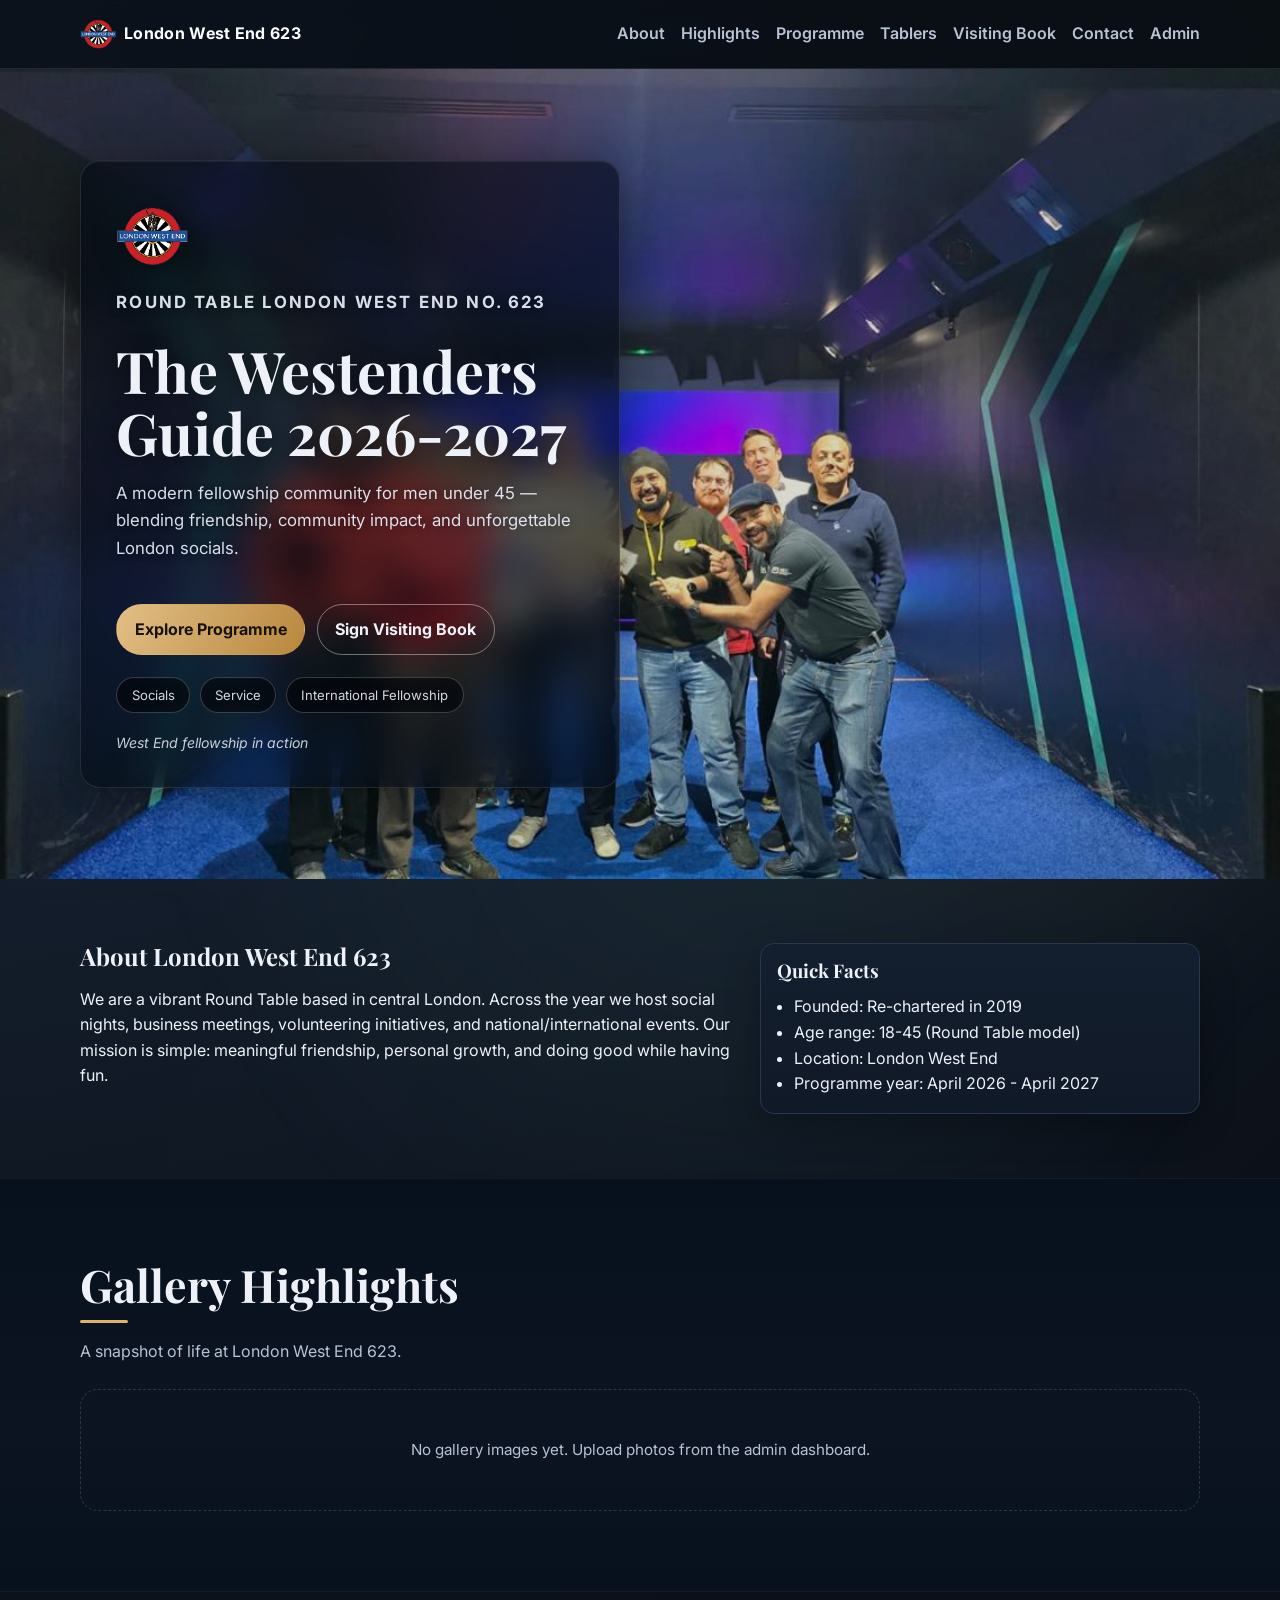
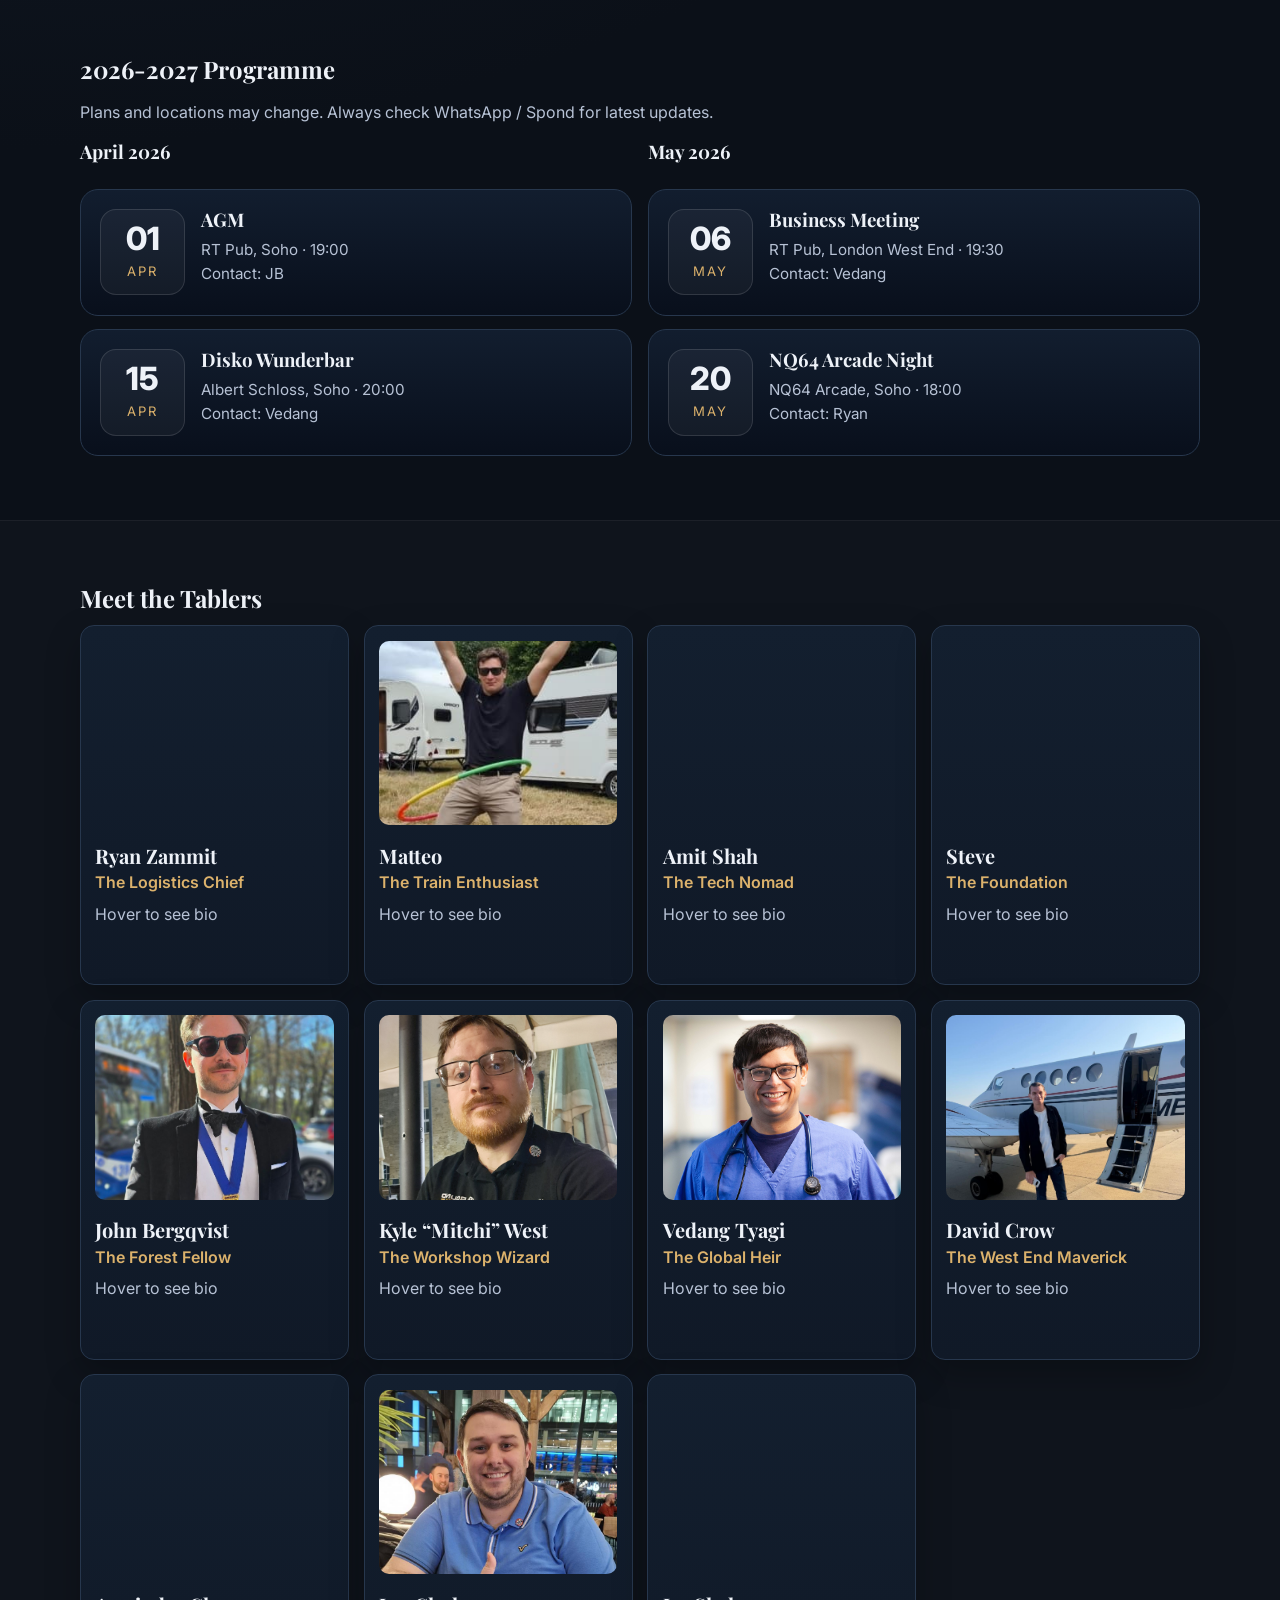
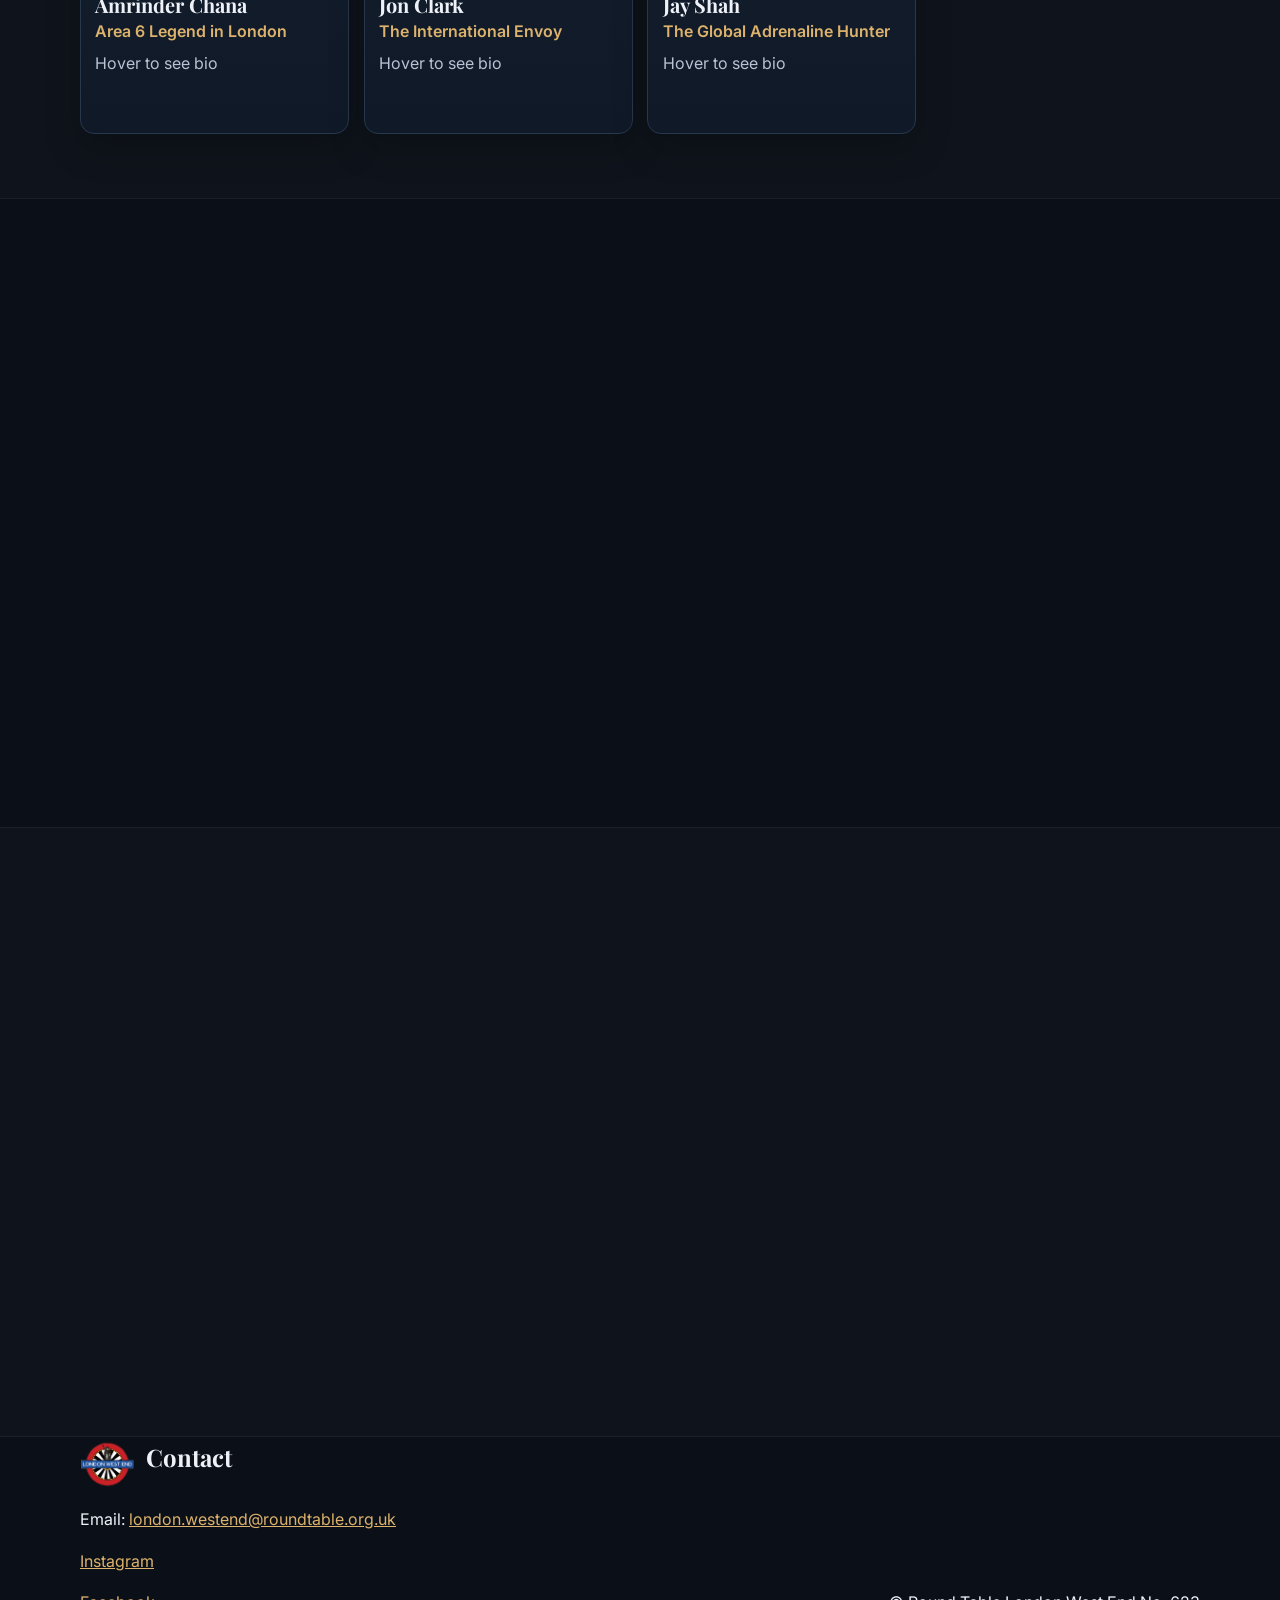
==== index.html @ ebfcde7f "perf: launch hardening for CLS and safe Supabase bootstrap fallback" ====
<!doctype html>
<html lang="en-GB">
  <head>
    <meta charset="UTF-8" />
    <meta name="viewport" content="width=device-width, initial-scale=1" />
    <title>Round Table London West End 623 | Fellowship in Central London</title>
    <meta
      name="description"
      content="Round Table London West End No. 623 — a fellowship and social club for men under 45 in central London. Full programme of events, member profiles, gallery, and digital visiting book for Tablers."
    />
    <meta name="keywords" content="Round Table London, London West End 623, Round Table 623, fellowship London, Round Table UK, RTBI, men's social club London, voluntary organisation London West End, Round Table Soho" />
    <meta name="author" content="Round Table London West End No. 623" />
    <meta name="robots" content="index, follow, max-snippet:-1, max-image-preview:large, max-video-preview:-1" />
    <link rel="canonical" href="https://lwe623.uk" />
    <link rel="sitemap" type="application/xml" title="Sitemap" href="/sitemap.xml" />

    <!-- Local / Geo SEO -->
    <meta name="geo.region" content="GB-LND" />
    <meta name="geo.placename" content="London, West End" />
    <meta name="geo.position" content="51.5118;-0.1413" />
    <meta name="ICBM" content="51.5118, -0.1413" />

    <!-- Open Graph -->
    <meta property="og:type" content="website" />
    <meta property="og:site_name" content="Round Table London West End 623" />
    <meta property="og:locale" content="en_GB" />
    <meta property="og:title" content="Round Table London West End 623 | Fellowship in Central London" />
    <meta property="og:description" content="A fellowship and social club for men under 45 in London's West End. Programme, members, gallery and visiting book." />
    <meta property="og:image" content="https://lwe623.uk/assets/og-cover.svg" />
    <meta property="og:image:width" content="1200" />
    <meta property="og:image:height" content="630" />
    <meta property="og:image:alt" content="Round Table London West End 623 fellowship events" />
    <meta property="og:url" content="https://lwe623.uk" />

    <!-- Twitter / X Card -->
    <meta name="twitter:card" content="summary_large_image" />
    <meta name="twitter:site" content="@rtlondonwestend" />
    <meta name="twitter:title" content="Round Table London West End 623 | Fellowship in Central London" />
    <meta name="twitter:description" content="A fellowship and social club for men under 45 in London's West End. Programme, members, gallery and visiting book." />
    <meta name="twitter:image" content="https://lwe623.uk/assets/og-cover.svg" />

    <!-- Theme colour (gold branding) -->
    <meta name="theme-color" content="#B8860B" />

    <!-- Google Search Console verification -->
    <meta name="google-site-verification" content="srIiPpZiGALje22yzAaI_Zzht32UChAy6ZcFQvNXYTY" />

    <!-- Static JSON-LD: Organisation identity (available before JS runs) -->
    <script type="application/ld+json" id="schema-org">{"@context":"https://schema.org","@graph":[{"@type":["Organization","SportsClub"],"@id":"https://lwe623.uk/#organization","name":"Round Table London West End No. 623","alternateName":["LWE 623","RT LWE 623","London West End Tablers"],"description":"A fellowship and social club for men aged 18–45 in central London, part of Round Tables of Great Britain and Ireland (RTBI). We run socials, business meetings, volunteering projects, and international events.","url":"https://lwe623.uk","logo":"https://lwe623.uk/assets/og-cover.svg","email":"london.westend@roundtable.org.uk","foundingDate":"2019","areaServed":{"@type":"City","name":"London"},"address":{"@type":"PostalAddress","addressLocality":"London","addressRegion":"West End","addressCountry":"GB"},"geo":{"@type":"GeoCoordinates","latitude":51.5118,"longitude":-0.1413},"memberOf":{"@type":"Organization","name":"Round Tables of Great Britain and Ireland","alternateName":"RTBI","url":"https://roundtable.org.uk"},"sameAs":["https://www.instagram.com/rtlondonwestend","https://www.facebook.com/share/1DAJHdvB5D/","https://roundtable.org.uk"]},{"@type":"WebSite","@id":"https://lwe623.uk/#website","url":"https://lwe623.uk","name":"Round Table London West End 623","publisher":{"@id":"https://lwe623.uk/#organization"},"inLanguage":"en-GB"}]}</script>

    <link rel="icon" href="assets/london-west-end-logo.png" type="image/png" sizes="any" />
    <link rel="apple-touch-icon" href="assets/london-west-end-logo.png" />

    <link rel="preload" as="image" href="assets/hero-01.jpg" />

    <link rel="dns-prefetch" href="//cdn.jsdelivr.net" />
    <link rel="dns-prefetch" href="//tvshplxcgdfzvtxvqzvl.supabase.co" />
    <link rel="preconnect" href="https://cdn.jsdelivr.net" crossorigin />
    <link rel="preconnect" href="https://tvshplxcgdfzvtxvqzvl.supabase.co" crossorigin />

    <link rel="preconnect" href="https://fonts.googleapis.com" />
    <link rel="preconnect" href="https://fonts.gstatic.com" crossorigin />
    <link
      href="https://fonts.googleapis.com/css2?family=Inter:wght@400;500;600;700&family=Playfair+Display:wght@500;600;700&display=swap"
      rel="stylesheet"
    />
    <link rel="stylesheet" href="styles.css" />
  </head>
  <body>
    <header class="site-header">
      <div class="container nav-row">
        <a href="#" class="brand">
          <img src="assets/london-west-end-logo.png" alt="Round Table London West End 623 logo" class="brand-logo" width="72" height="72" />
          London West End 623
        </a>
        <button class="menu-btn" id="menu-btn" aria-expanded="false" aria-controls="site-nav">Menu</button>
        <nav id="site-nav" class="site-nav">
          <a href="#about">About</a>
          <a href="#highlights">Highlights</a>
          <a href="#programme">Programme</a>
          <a href="#tablers">Tablers</a>
          <a href="#visiting-book">Visiting Book</a>
          <a href="#contact">Contact</a>
          <a href="admin-login.html">Admin</a>
        </nav>
      </div>
    </header>

    <main>
      <section class="hero" id="home">
        <div class="hero-overlay"></div>
        <img id="hero-image" class="hero-image" src="assets/hero-01.jpg" alt="London West End Tablers" fetchpriority="high" decoding="async" width="1920" height="1080" />
        <div class="container">
          <div class="hero-content">
            <img src="assets/london-west-end-logo.png" alt="Round Table London West End 623" class="hero-logo" width="144" height="144" />
            <p class="eyebrow">ROUND TABLE LONDON WEST END NO. 623</p>
            <h1 id="hero-title">The Westenders Guide 2026-2027</h1>
            <p id="hero-subtitle">
              A modern fellowship community for men under 45 — blending friendship, community impact, and unforgettable
              London socials.
            </p>
            <div class="hero-actions">
              <a class="btn btn-primary" href="#programme">Explore Programme</a>
              <a class="btn btn-secondary" href="#visiting-book">Sign Visiting Book</a>
            </div>
            <div class="hero-meta">
              <span>Socials</span><span>Service</span><span>International Fellowship</span>
            </div>
            <div id="hero-slide-caption" class="hero-slide-caption"></div>
          </div>
        </div>
      </section>

      <section class="section" id="about">
        <div class="container split">
          <div>
            <h2>About London West End 623</h2>
            <p id="about-copy">
              We are a vibrant Round Table based in central London. Across the year we host social nights, business
              meetings, volunteering initiatives, and national/international events. Our mission is simple: meaningful
              friendship, personal growth, and doing good while having fun.
            </p>
          </div>
          <aside class="info-card">
            <h3>Quick Facts</h3>
            <ul>
              <li>Founded: Re-chartered in 2019</li>
              <li>Age range: 18-45 (Round Table model)</li>
              <li>Location: London West End</li>
              <li>Programme year: April 2026 - April 2027</li>
            </ul>
          </aside>
        </div>
      </section>

      <section class="section alt" id="highlights">
        <div class="container">
          <h2>Gallery Highlights</h2>
          <p class="muted">A snapshot of life at London West End 623.</p>
          <div id="gallery-grid" class="gallery-grid"></div>
        </div>
      </section>

      <section class="section" id="programme">
        <div class="container">
          <h2>2026-2027 Programme</h2>
          <p class="muted">Plans and locations may change. Always check WhatsApp / Spond for latest updates.</p>
          <div id="programme-grid" class="programme-grid"></div>
        </div>
      </section>

      <section class="section alt" id="tablers">
        <div class="container">
          <h2>Meet the Tablers</h2>
          <div id="tablers-grid" class="tablers-grid"></div>
        </div>
      </section>

      <section class="section" id="visiting-book">
        <div class="container split">
          <div>
            <h2>The Visiting Book</h2>
            <p class="muted">National and international Tablers can leave a digital note after meeting the Westenders.</p>
            <p><a id="admin-approve-link" class="btn btn-secondary" href="#" hidden>Open Admin Approval Dashboard</a></p>
            <form id="guestbook-form" class="guestbook-form">
              <label>Name<input name="name" required maxlength="60" /></label>
              <label>Table / Club<input name="club" required maxlength="80" /></label>
              <label>Message<textarea name="message" required maxlength="400"></textarea></label>
              <button class="btn btn-primary" type="submit">Sign the Book</button>
            </form>
          </div>
          <div>
            <h3>Recent Entries</h3>
            <ul id="guestbook-list" class="entry-list"></ul>
          </div>
        </div>
      </section>

      <section class="section alt" id="faq">
        <div class="container">
          <h2>Frequently Asked Questions</h2>
          <div class="faq-grid">
            <details>
              <summary>What is Round Table London West End 623?</summary>
              <p>Round Table London West End No. 623 is a fellowship and social club for men aged 18–45 based in central London. We are part of Round Tables of Great Britain and Ireland (RTBI) and run events, socials, volunteering projects, and international fellowship activities throughout the year.</p>
            </details>
            <details>
              <summary>Who can join Round Table London West End?</summary>
              <p>Membership is open to men aged 18–45. To express interest, contact us at <a href="mailto:london.westend@roundtable.org.uk">london.westend@roundtable.org.uk</a> or reach out via our social media channels.</p>
            </details>
            <details>
              <summary>How do I join an event or social?</summary>
              <p>Use our contact email or social channels to express interest. Visiting Tablers and guests are always welcome — please message us ahead of time so we can expect you.</p>
            </details>
            <details>
              <summary>Can visiting Tablers from other clubs attend?</summary>
              <p>Yes — we welcome visiting Tablers from any Round Table club in the UK and internationally. Please message us in advance. You can also sign our digital Visiting Book on this site after meeting the Westenders.</p>
            </details>
            <details>
              <summary>Where does London West End 623 meet?</summary>
              <p>We meet at venues across London's West End, frequently in Soho and nearby areas. Specific locations for each event are shared via WhatsApp and Spond — check the Programme section for the full schedule.</p>
            </details>
            <details>
              <summary>What types of events does Round Table London West End 623 run?</summary>
              <p>We run monthly business meetings, themed social nights, sport and outdoor activities, charity fundraisers, and national/international Round Table gatherings. Our programme runs from April to April each year.</p>
            </details>
            <details>
              <summary>Where are updates and final event details published?</summary>
              <p>Official event updates and last-minute changes are shared via WhatsApp and Spond. The full schedule for the year is listed on this website under the Programme section.</p>
            </details>
          </div>
        </div>
      </section>

      <div id="event-detail" class="event-detail hidden">
        <div class="event-detail-panel">
          <button id="close-event-detail" class="btn btn-secondary">Close</button>
          <h2 id="detail-title"></h2>
          <p id="detail-description"></p>
          <dl class="event-detail-list">
            <div><dt>Date</dt><dd id="detail-date"></dd></div>
            <div><dt>Time</dt><dd id="detail-time"></dd></div>
            <div><dt>Location</dt><dd id="detail-location"></dd></div>
            <div><dt>Contact</dt><dd id="detail-contact"></dd></div>
          </dl>
          <div class="hero-actions event-detail-actions">
            <a id="detail-map-link" class="btn btn-primary" target="_blank" rel="noreferrer">Open in Maps</a>
            <a id="detail-calendar-link" class="btn btn-secondary" target="_blank" rel="noreferrer">Add to Calendar</a>
          </div>
        </div>
      </div>
    </main>

    <footer class="site-footer" id="contact">
      <div class="container foot-grid">
        <div>
          <div class="foot-brand">
            <img src="assets/london-west-end-logo.png" alt="Round Table London West End 623 logo" class="foot-logo" width="108" height="108" />
            <h2>Contact</h2>
          </div>
          <p>Email: <a href="mailto:london.westend@roundtable.org.uk">london.westend@roundtable.org.uk</a></p>
          <p><a href="https://www.instagram.com/rtlondonwestend?igsh=MTV6b2VrYTR6enh6bg==" target="_blank" rel="noreferrer">Instagram</a></p>
          <p><a href="https://www.facebook.com/share/1DAJHdvB5D/?mibextid=wwXIfr" target="_blank" rel="noreferrer">Facebook</a></p>
        </div>
        <p>© Round Table London West End No. 623</p>
      </div>
    </footer>

    <script src="https://cdn.jsdelivr.net/npm/@supabase/supabase-js@2/dist/umd/supabase.min.js"></script>
    <script src="supabase-config.js"></script>
    <script src="supabase-client.js"></script>
    <script src="script.js"></script>
  </body>
</html>
---- styles.css ----
:root {
  --bg: #0b1018;
  --panel: #131d2b;
  --text: #eef2f8;
  --muted: #b7c2d5;
  --gold: #dcb26c;
  --line: #27374d;
}
* { box-sizing: border-box; }
html, body { margin: 0; padding: 0; }
body {
  font-family: Inter, system-ui, sans-serif;
  color: var(--text);
  background: radial-gradient(circle at top left, #1c2a3e, var(--bg) 35%);
  line-height: 1.6;
  position: relative;
  overflow-x: hidden;
}
.site-header, main, .site-footer { position: relative; z-index: 1; }

/* Ambient background motion (subtle, non-distracting) */
body::before,
body::after {
  content: '';
  position: fixed;
  inset: -22vmax;
  pointer-events: none;
  z-index: 0;
}
body::before {
  background:
    radial-gradient(circle at 20% 25%, rgba(90, 140, 255, 0.14) 0%, rgba(90, 140, 255, 0) 45%),
    radial-gradient(circle at 78% 38%, rgba(220, 178, 108, 0.11) 0%, rgba(220, 178, 108, 0) 44%),
    radial-gradient(circle at 55% 72%, rgba(120, 210, 200, 0.08) 0%, rgba(120, 210, 200, 0) 40%);
  filter: blur(10px) saturate(1.08);
  animation: aurora-drift 34s ease-in-out infinite alternate;
}
body::after {
  background:
    linear-gradient(110deg, rgba(255,255,255,0.018) 10%, rgba(255,255,255,0.004) 45%, rgba(255,255,255,0.018) 90%);
  opacity: 0.34;
  animation: sheen-shift 26s linear infinite;
}

@keyframes aurora-drift {
  0%   { transform: translate3d(0, 0, 0) scale(1); }
  50%  { transform: translate3d(-1.2%, -1.8%, 0) scale(1.03); }
  100% { transform: translate3d(1.6%, 1.1%, 0) scale(1.02); }
}

@keyframes sheen-shift {
  0%   { transform: translate3d(-2%, 0, 0) rotate(0.001deg); }
  100% { transform: translate3d(2%, 0, 0) rotate(0.001deg); }
}
.container { width: min(1120px, 92vw); margin: 0 auto; }
h1, h2, h3 { font-family: 'Playfair Display', Georgia, serif; margin: 0 0 .8rem; line-height: 1.15; }
a { color: var(--gold); }

.site-header {
  position: sticky; top: 0; z-index: 100;
  background: rgb(8 12 18 / 85%); backdrop-filter: blur(10px);
  border-bottom: 1px solid rgb(255 255 255 / 10%);
}
.nav-row { display: flex; align-items: center; justify-content: space-between; min-height: 68px; gap: 1rem; }
.brand { color: white; text-decoration: none; font-weight: 700; letter-spacing: .02em; display: flex; align-items: center; gap: .5rem; }
.brand span {
  display: inline-grid; place-items: center; width: 2rem; height: 2rem;
  margin-right: .45rem; border-radius: 999px; color: #111;
  background: linear-gradient(120deg, #f4d38f, #bb8740);
}
.brand-logo {
  width: 36px; height: 36px; object-fit: contain;
  border-radius: 999px; flex-shrink: 0;
}
.foot-brand { display: flex; align-items: center; gap: .75rem; margin-bottom: .6rem; }
.foot-logo { width: 54px; height: 54px; object-fit: contain; border-radius: 999px; flex-shrink: 0; }
.site-nav { display: flex; gap: 1rem; }
.site-nav a { color: var(--muted); text-decoration: none; font-weight: 600; }
.site-nav a:hover { color: var(--gold); }
.menu-btn { display: none; }

.hero {
  position: relative;
  min-height: 90vh;
  display: flex;
  align-items: center;
  overflow: hidden;
}
.hero .container {
  position: relative;
  padding-top: 5rem;
  padding-bottom: 5rem;
}
.hero-image {
  position: absolute;
  inset: 0;
  width: 100%;
  height: 100%;
  object-fit: cover;
  object-position: center;
  filter: saturate(1.1) brightness(0.85);
}
/* Left-to-right gradient: text is readable on the left, photo shows on the right */
.hero-overlay {
  position: absolute;
  inset: 0;
  background: linear-gradient(
    100deg,
    rgba(6, 10, 20, 0.65) 0%,
    rgba(6, 10, 20, 0.35) 50%,
    rgba(6, 10, 20, 0.05) 100%
  );
}
/* Text column — glass card on the left, photo visible to the right */
.hero-content {
  position: relative;
  display: flex;
  flex-direction: column;
  align-items: flex-start;
  gap: 0;
  max-width: 540px;
  background: rgba(6, 10, 20, 0.62);
  backdrop-filter: blur(18px) saturate(1.4);
  -webkit-backdrop-filter: blur(18px) saturate(1.4);
  border: 1px solid rgba(255, 255, 255, 0.10);
  border-radius: 20px;
  padding: 2.4rem 2.2rem 2rem;
  box-shadow: 0 8px 48px rgba(0, 0, 0, 0.45), inset 0 1px 0 rgba(255,255,255,0.06);
}
.hero-logo {
  display: block;
  width: 72px;
  height: 72px;
  object-fit: contain;
  margin-bottom: 1.1rem;
  filter: drop-shadow(0 3px 12px rgba(0,0,0,0.5));
}
.eyebrow {
  color: var(--gold);
  letter-spacing: 0.13em;
  font-weight: 700;
  font-size: 0.78rem;
  margin: 0 0 0.75rem;
  text-transform: uppercase;
}
.hero h1 {
  font-size: clamp(2.1rem, 4.5vw, 3.6rem);
  line-height: 1.08;
  margin: 0 0 1rem;
  text-shadow: 0 2px 20px rgba(0,0,0,0.55);
}
.hero p {
  color: rgba(238, 245, 255, 0.9);
  font-size: 1.05rem;
  line-height: 1.65;
  margin: 0 0 1.4rem;
  text-shadow: 0 1px 10px rgba(0,0,0,0.45);
  max-width: 46ch;
}
.hero-actions {
  display: flex;
  gap: 0.75rem;
  flex-wrap: wrap;
  margin-bottom: 1.4rem;
}
.hero-meta {
  display: flex;
  gap: 0.6rem;
  flex-wrap: wrap;
}
.hero-meta span {
  border: 1px solid rgba(255, 255, 255, 0.2);
  border-radius: 999px;
  padding: 0.4rem 0.9rem;
  font-size: 0.82rem;
  color: rgba(238, 245, 255, 0.88);
  background: rgba(0, 0, 0, 0.32);
  backdrop-filter: blur(6px);
}
.hero-slide-caption {
  margin-top: 1.2rem;
  color: rgba(238, 245, 255, 0.82);
  font-size: 0.88rem;
  font-style: italic;
}

.section { padding: 4rem 0; }
.alt { background: rgb(255 255 255 / 2%); border-top: 1px solid rgb(255 255 255 / 5%); border-bottom: 1px solid rgb(255 255 255 / 5%); }
.muted { color: var(--muted); }
.split { display: grid; grid-template-columns: 1.2fr .8fr; gap: 1.2rem; align-items: start; }

/* Speed up off-screen rendering cost on long pages */
#highlights,
#programme,
#tablers,
#visiting-book,
#faq {
  content-visibility: auto;
  contain-intrinsic-size: 900px;
}
.info-card,
.month-card,
.tabler-card,
.entry-list li,
.guestbook-form,
.faq-grid details,
.dash-grid label {
  background: linear-gradient(180deg, #131f2f, #101927);
  border: 1px solid var(--line);
  border-radius: 14px;
  box-shadow: 0 14px 34px rgb(0 0 0 / 25%);
}
.info-card { padding: 1rem; }
.info-card ul { margin: 0; padding-left: 1.1rem; }

/* ---- Frontend Gallery: event-grouped ---- */
#gallery-grid { display: flex; flex-direction: column; gap: 3rem; margin-top: 1.5rem; }

.gallery-event-group { display: flex; flex-direction: column; gap: 1rem; }

.gallery-event-header {
  display: flex; align-items: center; gap: 1rem; flex-wrap: wrap;
  padding-bottom: .75rem;
  border-bottom: 1px solid var(--line);
}
.gallery-event-name { font-size: 1.25rem; margin: 0; }
.gallery-event-date {
  background: rgba(220, 178, 108, 0.12); color: var(--gold);
  border: 1px solid rgba(220, 178, 108, 0.25); border-radius: 999px;
  padding: .25rem .8rem; font-size: .82rem; font-weight: 600;
}
.gallery-event-count { color: var(--muted); font-size: .85rem; margin-left: auto; }

.gallery-event-photos {
  display: grid;
  grid-template-columns: repeat(auto-fill, minmax(220px, 1fr));
  gap: .75rem;
}

.gallery-event-photo {
  margin: 0; position: relative;
  overflow: hidden; border-radius: 14px;
  border: 1px solid var(--line);
  min-height: 200px; cursor: pointer;
  background: #0d1622;
}
.gallery-event-photo img {
  width: 100%; height: 100%; min-height: 200px;
  object-fit: cover; display: block;
  transition: transform .5s ease;
}
.gallery-event-photo:hover img { transform: scale(1.06); }
.gallery-event-photo figcaption {
  position: absolute; left: .5rem; right: .5rem; bottom: .5rem;
  background: rgba(6, 10, 18, 0.75); border: 1px solid rgba(255,255,255,0.12);
  border-radius: 8px; padding: .35rem .55rem; font-size: .82rem; color: #f4f7fc;
  opacity: 0; transform: translateY(5px); transition: opacity .28s, transform .28s;
}
.gallery-event-photo:hover figcaption { opacity: 1; transform: translateY(0); }

.gallery-empty {
  padding: 3rem; text-align: center; color: var(--muted);
  border: 1px dashed var(--line); border-radius: 18px; font-size: .95rem;
}
.gallery-more-wrap {
  margin-top: .5rem;
  display: flex;
  flex-direction: column;
  gap: 1.1rem;
}
.gallery-more.hidden { display: none; }

/* ---- Lightbox ---- */
.gallery-lightbox {
  position: fixed; inset: 0; z-index: 500;
  display: flex; align-items: center; justify-content: center;
}
.gallery-lightbox.hidden { display: none; }
.lb-overlay {
  position: absolute; inset: 0;
  background: rgba(4, 8, 16, 0.94); backdrop-filter: blur(6px);
}
.lb-content {
  position: relative; display: flex; align-items: center; justify-content: center;
  gap: 1rem; width: 100%; max-width: 1100px; padding: 1.5rem;
}
.lb-img-wrap {
  flex: 1; max-width: 820px; display: flex; align-items: center; justify-content: center;
  flex-direction: column;
}
.lb-img-wrap img {
  max-width: 100%; max-height: 80vh; border-radius: 14px;
  box-shadow: 0 24px 80px rgba(0,0,0,0.65); object-fit: contain; display: block;
}
.lb-footer { text-align: center; margin-top: .75rem; }
.lb-caption { color: #f0f4fc; font-size: .95rem; margin: 0 0 .35rem; }
.lb-counter { color: var(--muted); font-size: .82rem; }
.lb-close {
  position: absolute; top: .75rem; right: 1rem; z-index: 10;
  background: rgba(255,255,255,.08); border: 1px solid rgba(255,255,255,.18);
  color: #fff; border-radius: 999px; width: 2.2rem; height: 2.2rem;
  font-size: 1rem; cursor: pointer; display: grid; place-items: center;
}
.lb-close:hover { background: rgba(255,255,255,.16); }
.lb-nav {
  background: rgba(255,255,255,.07); border: 1px solid rgba(255,255,255,.14);
  color: #fff; border-radius: 999px; width: 2.8rem; height: 2.8rem;
  font-size: 1.6rem; cursor: pointer; display: grid; place-items: center;
  flex-shrink: 0; transition: background .2s;
}
.lb-nav:hover { background: rgba(255,255,255,.15); }

.programme-grid {
  margin-top: 1rem;
  display: grid;
  grid-template-columns: repeat(auto-fit, minmax(280px, 1fr));
  gap: 1rem;
}
.programme-group {
  display: grid;
  gap: 0.85rem;
}
.programme-list {
  display: grid;
  gap: 0.85rem;
}
.event-card {
  display: grid;
  grid-template-columns: auto 1fr;
  gap: 1rem;
  padding: 1.2rem;
  border: 1px solid var(--line);
  border-radius: 18px;
  background: linear-gradient(180deg, rgba(19, 31, 48, 0.95), rgba(9, 16, 28, 0.95));
  cursor: pointer;
}
.event-card:hover {
  transform: translateY(-3px);
}
.event-card-date {
  min-width: 85px;
  text-align: center;
  padding: 0.8rem 0.6rem;
  border: 1px solid rgba(255, 255, 255, 0.12);
  border-radius: 16px;
  background: rgba(255, 255, 255, 0.045);
}
.event-card-day {
  display: block;
  font-size: 2rem;
  font-weight: 800;
  line-height: 1;
}
.event-card-month {
  display: block;
  margin-top: 0.35rem;
  font-size: 0.82rem;
  letter-spacing: 0.16em;
  text-transform: uppercase;
  color: var(--gold);
}
.event-card-info h3 {
  margin-bottom: 0.45rem;
}
.event-card-meta,
.event-card-contact {
  margin: 0;
  color: var(--muted);
  font-size: 0.95rem;
}
.event-detail {
  position: fixed;
  inset: 0;
  background: rgba(2, 5, 12, 0.88);
  display: grid;
  place-items: center;
  padding: 1.5rem;
  z-index: 200;
}
.event-detail.hidden {
  display: none;
}
.event-detail-panel {
  width: min(680px, 100%);
  background: #0f1a2c;
  border: 1px solid rgba(255, 255, 255, 0.08);
  border-radius: 24px;
  padding: 2rem;
  box-shadow: 0 32px 80px rgba(0, 0, 0, 0.45);
}
.event-detail-panel h2 {
  margin-top: 0;
}
.event-detail-list {
  display: grid;
  gap: 0.85rem;
  margin: 1.2rem 0;
}
.event-detail-list dt {
  color: var(--gold);
  font-size: 0.9rem;
  text-transform: uppercase;
  letter-spacing: 0.08em;
}
.event-detail-list dd {
  margin: 0;
  color: var(--text);
}
.event-detail-actions {
  display: flex;
  gap: 0.8rem;
  flex-wrap: wrap;
}
.admin-events {
  margin-top: 1rem;
}
.admin-event-list {
  display: grid;
  gap: 1rem;
  margin-bottom: 1rem;
}
.admin-event-row {
  padding: 1rem;
}
.admin-event-row-top {
  display: grid;
  grid-template-columns: repeat(5, minmax(0, 1fr));
  gap: 0.85rem;
  align-items: end;
}
.admin-event-row label {
  display: grid;
  gap: 0.35rem;
}
.admin-event-row .btn {
  width: 100%;
}
@media (max-width: 900px) {
  .hero { min-height: 100svh; align-items: flex-end; }
  .hero .container { padding-bottom: 3rem; }
  .hero-content { max-width: 100%; border-radius: 16px; padding: 1.8rem 1.4rem 1.6rem; }
  .hero-overlay {
    background: linear-gradient(
      to top,
      rgba(6, 10, 20, 0.80) 0%,
      rgba(6, 10, 20, 0.25) 60%,
      rgba(6, 10, 20, 0.04) 100%
    );
  }
  .gallery-grid { grid-template-columns: 1fr; }
  .gallery-grid figure:nth-child(1) { grid-column: auto; grid-row: auto; }
  .admin-event-row-top { grid-template-columns: 1fr; }
}

.programme-grid { margin-top: 1rem; display: grid; grid-template-columns: repeat(auto-fit, minmax(260px, 1fr)); gap: 1rem; }
.month-card { padding: 1rem; }
.month-card ul { margin: .6rem 0 0; padding-left: 1rem; }
.month-card li { margin-bottom: .4rem; color: #d9e0ec; }

.tablers-grid { display: grid; grid-template-columns: repeat(auto-fit, minmax(250px,1fr)); gap: .9rem; }
.tabler-card { padding: 0; background: transparent; border: none; box-shadow: none; perspective: 1200px; min-height: 360px;
  animation: rise .6s ease both;
}
.tabler-card:not(.tabler-mobile) { cursor: pointer; }
.tabler-card.tabler-mobile { user-select: none; -webkit-user-select: none; }
.tabler-card:focus { outline: 2px solid var(--gold); outline-offset: 2px; }
.tabler-card-inner { position: relative; width: 100%; height: 100%; min-height: 360px; transform-style: preserve-3d; transition: transform .7s ease; }
.tabler-card:hover .tabler-card-inner,
.tabler-card:focus-within .tabler-card-inner { transform: rotateY(180deg); }
.tabler-front,
.tabler-back {
  position: absolute; inset: 0; border-radius: 14px; border: 1px solid var(--line);
  background: linear-gradient(180deg, #131f2f, #101927); box-shadow: 0 14px 34px rgb(0 0 0 / 25%);
  padding: .9rem; backface-visibility: hidden; overflow: hidden;
}
.tabler-mobile .tabler-front {
  position: relative;
  inset: auto;
  backface-visibility: visible;
  overflow: visible;
  box-shadow: none;
}
.tabler-front img { width: 100%; aspect-ratio: 3 / 4; object-fit: cover; object-position: center 25%; border-radius: 10px; margin-bottom: .7rem; }
.tabler-card:not(.tabler-mobile) .tabler-front img {
  aspect-ratio: 4 / 5;
  max-height: 56%;
}
.tabler-back { transform: rotateY(180deg); display: grid; align-content: center; gap: .5rem; }
.tabler-card h3 { margin-bottom: .2rem; font-size: 1.25rem; }
.tabler-card .title { color: var(--gold); font-weight: 600; margin-bottom: .4rem; }
.tabler-card p { color: var(--muted); margin: 0; }

/* Mobile: expandable bio section */
.tabler-bio-expand { 
  background: linear-gradient(180deg, rgba(16, 28, 44, 0.85), rgba(10, 18, 30, 0.92));
  border-top: 1px solid rgba(220, 178, 108, 0.22);
  padding: .95rem 1rem 1rem;
}
.tabler-bio-expand p { margin: 0; line-height: 1.5; }
.tabler-mobile {
  border-radius: 18px;
  border: 1px solid rgba(220, 178, 108, 0.28);
  background: linear-gradient(180deg, #122033, #0f1b2c 52%, #0d1725);
  box-shadow: 0 16px 36px rgb(0 0 0 / 28%);
  overflow: hidden;
}
.tabler-mobile .tabler-front {
  padding: 1rem;
  border: none;
  background: linear-gradient(180deg, rgba(20, 34, 54, 0.8), rgba(13, 23, 37, 0.88));
}
.tabler-mobile .tabler-front img {
  margin-bottom: .9rem;
  border-radius: 14px;
  aspect-ratio: 4 / 5;
  object-position: center 22%;
}
.tabler-mobile .title {
  margin-bottom: .55rem;
}
.tabler-mobile .tap-note {
  margin-top: .25rem;
  font-size: .82rem;
  color: #94a6bf;
}
.tabler-bio-btn {
  margin-top: .85rem;
  border: 1px solid rgba(220, 178, 108, 0.36);
  background: rgba(220, 178, 108, 0.08);
  color: #f0d4a1;
  border-radius: 999px;
  padding: .44rem .82rem;
  font: 600 .82rem/1 Inter, system-ui, sans-serif;
  cursor: pointer;
}
.tabler-bio-btn:active {
  transform: scale(.98);
}
.tabler-mobile.is-open .tabler-bio-btn {
  background: rgba(220, 178, 108, 0.16);
}

.guestbook-form { padding: 1rem; display: grid; gap: .65rem; }
label { display: grid; gap: .35rem; font-weight: 600; }
input, textarea {
  width: 100%; border-radius: 10px; border: 1px solid var(--line); padding: .65rem .7rem;
  background: #0d1522; color: var(--text); font: inherit;
}
textarea { min-height: 120px; resize: vertical; }
.entry-list { list-style: none; padding: 0; margin: 0; display: grid; gap: .7rem; }
.entry-list li { padding: .8rem; }
.entry-list p { margin: .25rem 0 0; color: var(--muted); }

.faq-grid { display: grid; gap: .7rem; }
.faq-grid details { padding: .8rem 1rem; }
.faq-grid summary { cursor: pointer; font-weight: 600; }

.dash-grid { display: grid; grid-template-columns: repeat(auto-fit, minmax(240px,1fr)); gap: .8rem; margin-bottom: .9rem; }
.dash-grid label { padding: .7rem; }

.btn {
  appearance: none; border: 1px solid transparent; border-radius: 999px;
  padding: .72rem 1.1rem; text-decoration: none; font-weight: 700; cursor: pointer;
  position: relative; overflow: hidden;
  transition: filter .18s ease, transform .15s ease, background .25s ease,
              border-color .25s ease, opacity .22s ease, color .2s ease, box-shadow .2s ease;
}
.btn-primary { background: linear-gradient(120deg, #e2bf86, #b8873d); color: #17120a; }
.btn-secondary { border-color: rgb(255 255 255 / 40%); color: var(--text); background: transparent; }

/* Hover lift */
.btn:hover:not(:disabled) { filter: brightness(1.1); transform: translateY(-2px); box-shadow: 0 6px 20px rgba(0,0,0,0.3); }
/* Press feel */
.btn:active:not(:disabled) { transform: scale(.96) translateY(0) !important; box-shadow: none !important; filter: brightness(.95); }

/* Disabled / clean (no changes) */
.btn:disabled { opacity: .4; cursor: default; }

/* Loading shimmer */
.btn--loading { pointer-events: none; }
.btn--loading::after {
  content: '';
  position: absolute; inset: 0;
  background: linear-gradient(90deg, transparent 0%, rgba(255,255,255,.18) 50%, transparent 100%);
  background-size: 200% 100%;
  animation: btn-shimmer 1.1s linear infinite;
}
@keyframes btn-shimmer {
  from { background-position: -200% 0; }
  to   { background-position:  200% 0; }
}

/* Saved success state */
.btn-primary.btn--saved { background: linear-gradient(120deg, #4ade80, #16a34a); color: #f0fff4; }
.btn-secondary.btn--saved { border-color: #4ade80; color: #4ade80; }

.hero-actions { display: flex; gap: .7rem; flex-wrap: wrap; margin-top: 1.2rem; }

/* Improved input / textarea focus ring */
input:focus, textarea:focus, select:focus {
  outline: none;
  border-color: var(--gold);
  box-shadow: 0 0 0 3px rgba(220, 178, 108, 0.18);
}


.foot-grid { display: grid; grid-template-columns: 1fr auto; gap: 1rem; align-items: end; }

@media (max-width: 900px) {
  .split, .foot-grid { grid-template-columns: 1fr; }
  .menu-btn {
    display: inline-flex; align-items: center;
    background: transparent; border: 1px solid var(--line); color: var(--text);
    border-radius: 999px; padding: .5rem .9rem;
  }
  .site-nav {
    position: absolute; top: 68px; right: 4vw; left: 4vw;
    background: #0f1826; border: 1px solid var(--line); border-radius: 12px;
    display: none; flex-direction: column; padding: .75rem;
  }
  .site-nav.open { display: flex; }
}


.anim-rise {
  animation: rise .7s ease both;
}

@keyframes rise {
  from { opacity: 0; transform: translateY(12px); }
  to { opacity: 1; transform: translateY(0); }
}

.gallery-grid figure,
.tabler-card,
.month-card,
.entry-list li,
.btn {
  transition: transform .25s ease, box-shadow .25s ease, filter .25s ease;
}

.gallery-grid figure:hover,
.tabler-card:hover,
.month-card:hover,
.entry-list li:hover {
  transform: translateY(-4px);
  box-shadow: 0 18px 36px rgb(0 0 0 / 34%);
}

.btn:hover { filter: brightness(1.08); transform: translateY(-1px); }

/* ==============================
   Admin CMS layout
   ============================== */
.admin-body { background: #07101d; }
.admin-layout { display: grid; grid-template-columns: 260px 1fr; min-height: 100vh; align-items: start; }

.admin-sidebar {
  position: sticky; top: 0; height: 100vh;
  display: flex; flex-direction: column;
  background: linear-gradient(180deg, #0e1828, #0a1220);
  border-right: 1px solid var(--line); overflow-y: auto;
}
.admin-sidebar-brand { padding: 1.4rem 1.2rem 1rem; border-bottom: 1px solid var(--line); }
.admin-sidebar-brand .brand { font-size: .96rem; }
.admin-sidebar-label { font-size: .72rem; color: var(--muted); margin: .25rem 0 0; text-transform: uppercase; letter-spacing: .1em; }

.admin-sidebar-nav { flex: 1; display: flex; flex-direction: column; gap: .2rem; padding: .7rem .55rem; }
.admin-nav-btn {
  display: flex; align-items: center; gap: .6rem;
  padding: .65rem .85rem; border: none; border-radius: 10px;
  background: transparent; color: var(--muted);
  font: 600 .88rem/1 Inter, system-ui, sans-serif;
  cursor: pointer; text-align: left;
  transition: background .15s, color .15s;
}
.admin-nav-btn:hover { background: rgb(255 255 255 / 5%); color: var(--text); }
.admin-nav-btn.active { background: rgb(220 178 108 / 12%); color: var(--gold); }
.admin-nav-btn svg { flex-shrink: 0; opacity: .65; }
.admin-nav-btn.active svg { opacity: 1; }

.admin-sidebar-footer { padding: .7rem .7rem 1.2rem; border-top: 1px solid var(--line); display: flex; flex-direction: column; gap: .45rem; }
.admin-sidebar-link { display: block; text-align: center; color: var(--muted); font-size: .84rem; text-decoration: none; padding: .35rem; }
.admin-sidebar-link:hover { color: var(--gold); }
.admin-sidebar-logout { width: 100%; }

.admin-main { min-height: 100vh; padding: 2rem 2.2rem; display: flex; flex-direction: column; gap: 1.4rem; max-width: 900px; }

.admin-panel { display: none; flex-direction: column; gap: 1.4rem; }
.admin-panel.active { display: flex; }

.admin-panel-header {
  display: flex; align-items: flex-start; justify-content: space-between;
  gap: 1rem; flex-wrap: wrap; padding-bottom: .4rem;
  border-bottom: 1px solid var(--line);
}
.admin-panel-title { font-size: 1.55rem; margin-bottom: .15rem; }

.admin-card {
  background: linear-gradient(180deg, #111b2c, #0d1624);
  border: 1px solid var(--line); border-radius: 16px;
  padding: 1.4rem; display: flex; flex-direction: column; gap: 1rem;
}
.admin-card-title { font-size: 1.05rem; margin: 0; }
.admin-card-header-row { display: flex; align-items: center; justify-content: space-between; gap: 1rem; }

.admin-field-group { display: grid; gap: .75rem; }
.admin-field-group-inline { grid-template-columns: 1fr 1fr; }

/* Image rows */
.admin-image-rows { display: flex; flex-direction: column; gap: .6rem; }
.admin-image-row {
  display: grid; grid-template-columns: 80px 1fr auto; gap: .7rem; align-items: center;
  background: rgb(255 255 255 / 2%); border: 1px solid var(--line); border-radius: 12px; padding: .65rem;
}
.admin-image-row-preview {
  width: 80px; height: 60px; border-radius: 8px; overflow: hidden;
  background: #0d1623; display: grid; place-items: center; border: 1px solid var(--line);
}
.admin-row-preview-img { width: 100%; height: 100%; object-fit: cover; }
.admin-row-preview-placeholder { font-size: .68rem; color: var(--muted); text-align: center; padding: .4rem; }
.admin-image-row-fields { display: grid; gap: .4rem; }
.admin-image-row-fields input { width: 100%; margin: 0; }
.admin-row-remove { flex-shrink: 0; padding: .4rem .7rem; font-size: .8rem; }

/* Tabler rows */
.admin-tabler-list { display: grid; gap: 1rem; }
.admin-tabler-row-inner { display: grid; grid-template-columns: 90px 1fr auto; gap: 1rem; align-items: start; }
.admin-tabler-preview {
  width: 90px; height: 90px; border-radius: 10px; overflow: hidden;
  background: #0d1623; display: grid; place-items: center; border: 1px solid var(--line); flex-shrink: 0;
}
.admin-tabler-preview-img { width: 100%; height: 100%; object-fit: cover; }
.admin-tabler-preview-placeholder { font-size: .68rem; color: var(--muted); text-align: center; padding: .5rem; }
.admin-tabler-fields { display: flex; flex-direction: column; gap: .55rem; }
.admin-tabler-remove { align-self: start; flex-shrink: 0; padding: .4rem .7rem; font-size: .8rem; }

/* Event rows (admin) */
.admin-event-list { display: grid; gap: 1rem; }

/* Guestbook */
.admin-cols { display: grid; grid-template-columns: 1fr 1fr; gap: 1.2rem; align-items: start; }
.admin-badge {
  display: inline-flex; align-items: center; padding: .1rem .45rem;
  border-radius: 999px; background: var(--gold); color: #111;
  font-size: .7rem; font-weight: 700; margin-left: .35rem; vertical-align: middle;
}
.admin-entry-card {
  padding: .85rem; background: rgb(255 255 255 / 2%);
  border: 1px solid var(--line); border-radius: 10px; margin-bottom: .55rem;
}
.admin-entry-meta { display: flex; justify-content: space-between; margin-bottom: .35rem; gap: .5rem; }
.admin-entry-actions { display: flex; gap: .45rem; margin-top: .55rem; }

/* Message toast */
.admin-message {
  padding: 0; font-size: .88rem; border-radius: 10px; position: sticky; top: 1rem; z-index: 50;
  opacity: 0; max-height: 0; overflow: hidden; transition: opacity .25s, max-height .3s, padding .25s;
}
.admin-message.visible { opacity: 1; max-height: 60px; padding: .7rem 1rem; }
.admin-message.notice { background: rgba(96,165,250,.12); border: 1px solid rgba(96,165,250,.3); color: #93c5fd; }

/* Mobile admin */
@media (max-width: 768px) {
  .admin-layout { grid-template-columns: 1fr; }
  .admin-sidebar { position: relative; height: auto; }
  .admin-sidebar-nav { flex-direction: row; flex-wrap: wrap; padding: .5rem; }
  .admin-nav-btn { font-size: .78rem; padding: .55rem .65rem; }
  .admin-main { padding: 1rem; }
  .admin-tabler-row-inner { grid-template-columns: 1fr; }
  .admin-image-row { grid-template-columns: 1fr; }
  .admin-cols { grid-template-columns: 1fr; }
  .admin-field-group-inline { grid-template-columns: 1fr; }
}

/* ==============================
   Gallery section improvements
   ============================== */
#highlights {
  background: linear-gradient(180deg, #07101d, #0b1420 60%, #07101d);
  padding: 5rem 0;
}
#highlights h2 {
  font-size: clamp(2rem, 4vw, 2.8rem);
  margin-bottom: .3rem;
}
#highlights h2::after {
  content: '';
  display: block;
  width: 3rem;
  height: 3px;
  background: var(--gold);
  border-radius: 2px;
  margin-top: .6rem;
}
.gallery-empty {
  padding: 3rem;
  text-align: center;
  color: var(--muted);
  border: 1px dashed var(--line);
  border-radius: 18px;
  font-size: .95rem;
}
.gallery-grid figcaption {
  opacity: 0;
  transform: translateY(6px);
  transition: opacity .3s, transform .3s;
}
.gallery-grid figure:hover figcaption {
  opacity: 1;
  transform: translateY(0);
}

/* Section heading accent for all sections */
.section h2 {
  position: relative;
}

/* ==============================
   Admin Gallery Albums
   ============================== */
#admin-gallery-albums { display: flex; flex-direction: column; gap: 1.2rem; }

.gallery-album-card { gap: .8rem; }
.gallery-album-header {
  display: flex; align-items: flex-start; justify-content: space-between;
  gap: 1rem; flex-wrap: wrap;
}
.gallery-album-info { flex: 1; min-width: 0; }
.gallery-album-name { margin: 0 0 .2rem; font-size: 1.1rem; }
.gallery-album-meta { font-size: .82rem; }
.gallery-album-actions { display: flex; gap: .5rem; flex-wrap: wrap; flex-shrink: 0; }

.gallery-album-preview {
  display: flex; gap: .4rem; flex-wrap: wrap;
  padding: .5rem 0;
}
.gallery-album-thumb {
  width: 60px; height: 60px; border-radius: 8px;
  object-fit: cover; border: 1px solid var(--line);
}
.gallery-album-extra {
  width: 60px; height: 60px; border-radius: 8px;
  background: rgb(255 255 255 / 6%); border: 1px solid var(--line);
  display: grid; place-items: center; font-size: .82rem; color: var(--muted);
}

.gallery-album-body {
  border-top: 1px solid var(--line);
  padding-top: 1.2rem;
  display: flex; flex-direction: column; gap: 1.2rem;
}
.gallery-album-body.hidden { display: none; }

.gallery-album-edit-meta {
  display: flex; gap: 1rem; align-items: flex-end; flex-wrap: wrap;
}

/* Upload zone */
.gallery-upload-zone {
  border: 2px dashed var(--line); border-radius: 14px;
  padding: 2rem 1.5rem; text-align: center;
  cursor: pointer; transition: border-color .2s, background .2s;
}
.gallery-upload-zone:hover,
.gallery-upload-zone.drag-over {
  border-color: var(--gold); background: rgba(220, 178, 108, 0.04);
}
.gallery-upload-zone svg { display: block; margin: 0 auto .75rem; color: var(--muted); }
.gallery-upload-zone p { margin: 0 0 .35rem; }

.gallery-upload-label {
  color: var(--gold); text-decoration: underline; cursor: pointer;
  font-weight: 600; display: inline;
}
.gallery-upload-label input[type="file"] { display: none; }
.gallery-upload-progress {
  margin-top: .75rem; font-size: .88rem; color: var(--gold);
}
.gallery-upload-progress.hidden { display: none; }

/* Photo grid in admin */
.gallery-photo-grid {
  display: grid;
  grid-template-columns: repeat(auto-fill, minmax(180px, 1fr));
  gap: .75rem;
}
.gallery-photo-item {
  background: rgb(255 255 255 / 2%); border: 1px solid var(--line);
  border-radius: 12px; overflow: hidden;
  display: flex; flex-direction: column;
}
.gallery-photo-img-wrap {
  aspect-ratio: 4 / 3; overflow: hidden;
  background: #0c1520;
}
.gallery-photo-img-wrap img {
  width: 100%; height: 100%; object-fit: cover; display: block;
  transition: transform .4s ease;
}
.gallery-photo-item:hover .gallery-photo-img-wrap img { transform: scale(1.04); }

.gallery-photo-caption-row {
  display: flex; flex-direction: column; gap: .4rem; padding: .55rem;
}
.gallery-caption-input {
  width: 100%; font-size: .82rem; padding: .5rem .65rem;
  border-radius: 8px; min-width: 0; margin: 0; resize: none;
  min-height: 52px; font: inherit; line-height: 1.45;
  transition: border-color .25s, box-shadow .25s;
}
.gallery-caption-actions {
  display: flex; gap: .4rem; justify-content: flex-end;
}
.gallery-photo-item--new {
  animation: photo-reveal .35s ease forwards;
}
.gallery-photo-item--new .gallery-caption-input {
  border-color: var(--gold);
  box-shadow: 0 0 0 3px rgba(220, 178, 108, 0.22);
  background: rgba(220, 178, 108, 0.06);
}
@keyframes photo-reveal {
  from { opacity: 0; transform: translateY(10px) scale(.97); }
  to   { opacity: 1; transform: translateY(0)   scale(1);   }
}
.gallery-btn-save-caption,
.gallery-btn-del-photo {
  flex-shrink: 0; padding: .35rem .7rem; font-size: .8rem;
}

/* Nav link hover underline sweep */
.site-nav a {
  position: relative;
}
.site-nav a::after {
  content: '';
  position: absolute; bottom: -3px; left: 0; right: 100%;
  height: 2px; background: var(--gold); border-radius: 2px;
  transition: right .22s ease;
}
.site-nav a:hover::after { right: 0; }

/* =============================================
   Scroll-reveal animations
   ============================================= */
.reveal {
  opacity: 0;
  transform: translateY(22px);
  transition: opacity .55s ease, transform .55s ease;
}
.reveal.in-view {
  opacity: 1;
  transform: translateY(0);
}
/* Stagger siblings inside reveal parents */
.stagger > *:nth-child(1)  { transition-delay: 0s;    }
.stagger > *:nth-child(2)  { transition-delay: .08s;  }
.stagger > *:nth-child(3)  { transition-delay: .16s;  }
.stagger > *:nth-child(4)  { transition-delay: .24s;  }
.stagger > *:nth-child(5)  { transition-delay: .32s;  }
.stagger > *:nth-child(6)  { transition-delay: .40s;  }
.stagger > *:nth-child(7)  { transition-delay: .48s;  }
.stagger > *:nth-child(8)  { transition-delay: .56s;  }
.stagger > *:nth-child(n+9){ transition-delay: .64s;  }
@media (prefers-reduced-motion: reduce) {
  .reveal, .btn, .gallery-event-photo img, .tabler-card-inner,
  .gallery-photo-item--new, body::before, body::after {
    transition: none !important;
    animation: none !important;
    opacity: 1 !important;
    transform: none !important;
  }
}

/* Responsive tweaks for admin gallery */
@media (max-width: 768px) {
  .gallery-album-header { flex-direction: column; }
  .gallery-album-actions { width: 100%; }
  .gallery-album-edit-meta { flex-direction: column; }
  .gallery-photo-grid { grid-template-columns: repeat(auto-fill, minmax(140px, 1fr)); }
}

/* =============================================
   Mobile-specific fixes (≤600px)
   ============================================= */
@media (max-width: 600px) {

  /* ---- Lightbox: column layout, nav overlaid on sides ---- */
  .lb-content {
    flex-direction: column;
    padding: 3.2rem .5rem .75rem;
    gap: .5rem;
    justify-content: flex-start;
    align-items: center;
  }
  /* Nav buttons float over the image sides instead of being flex siblings */
  .lb-nav {
    position: absolute;
    top: 50%;
    transform: translateY(-50%);
    z-index: 20;
  }
  .lb-prev { left: .25rem; }
  .lb-next { right: .25rem; }
  .lb-img-wrap {
    max-width: 100%;
    width: 100%;
  }
  .lb-img-wrap img {
    max-height: 62vh;
    width: 100%;
    border-radius: 10px;
  }
  .lb-footer {
    margin-top: 0;
    text-align: center;
    padding: 0 3rem; /* clear of the overlaid nav buttons */
  }

  /* Tabler cards on mobile: photo + expandable bio */
  .tabler-card { min-height: auto; }

  /* ---- Nav links: generous tap targets on mobile ---- */
  .site-nav a { display: block; padding: .65rem .5rem; }
}
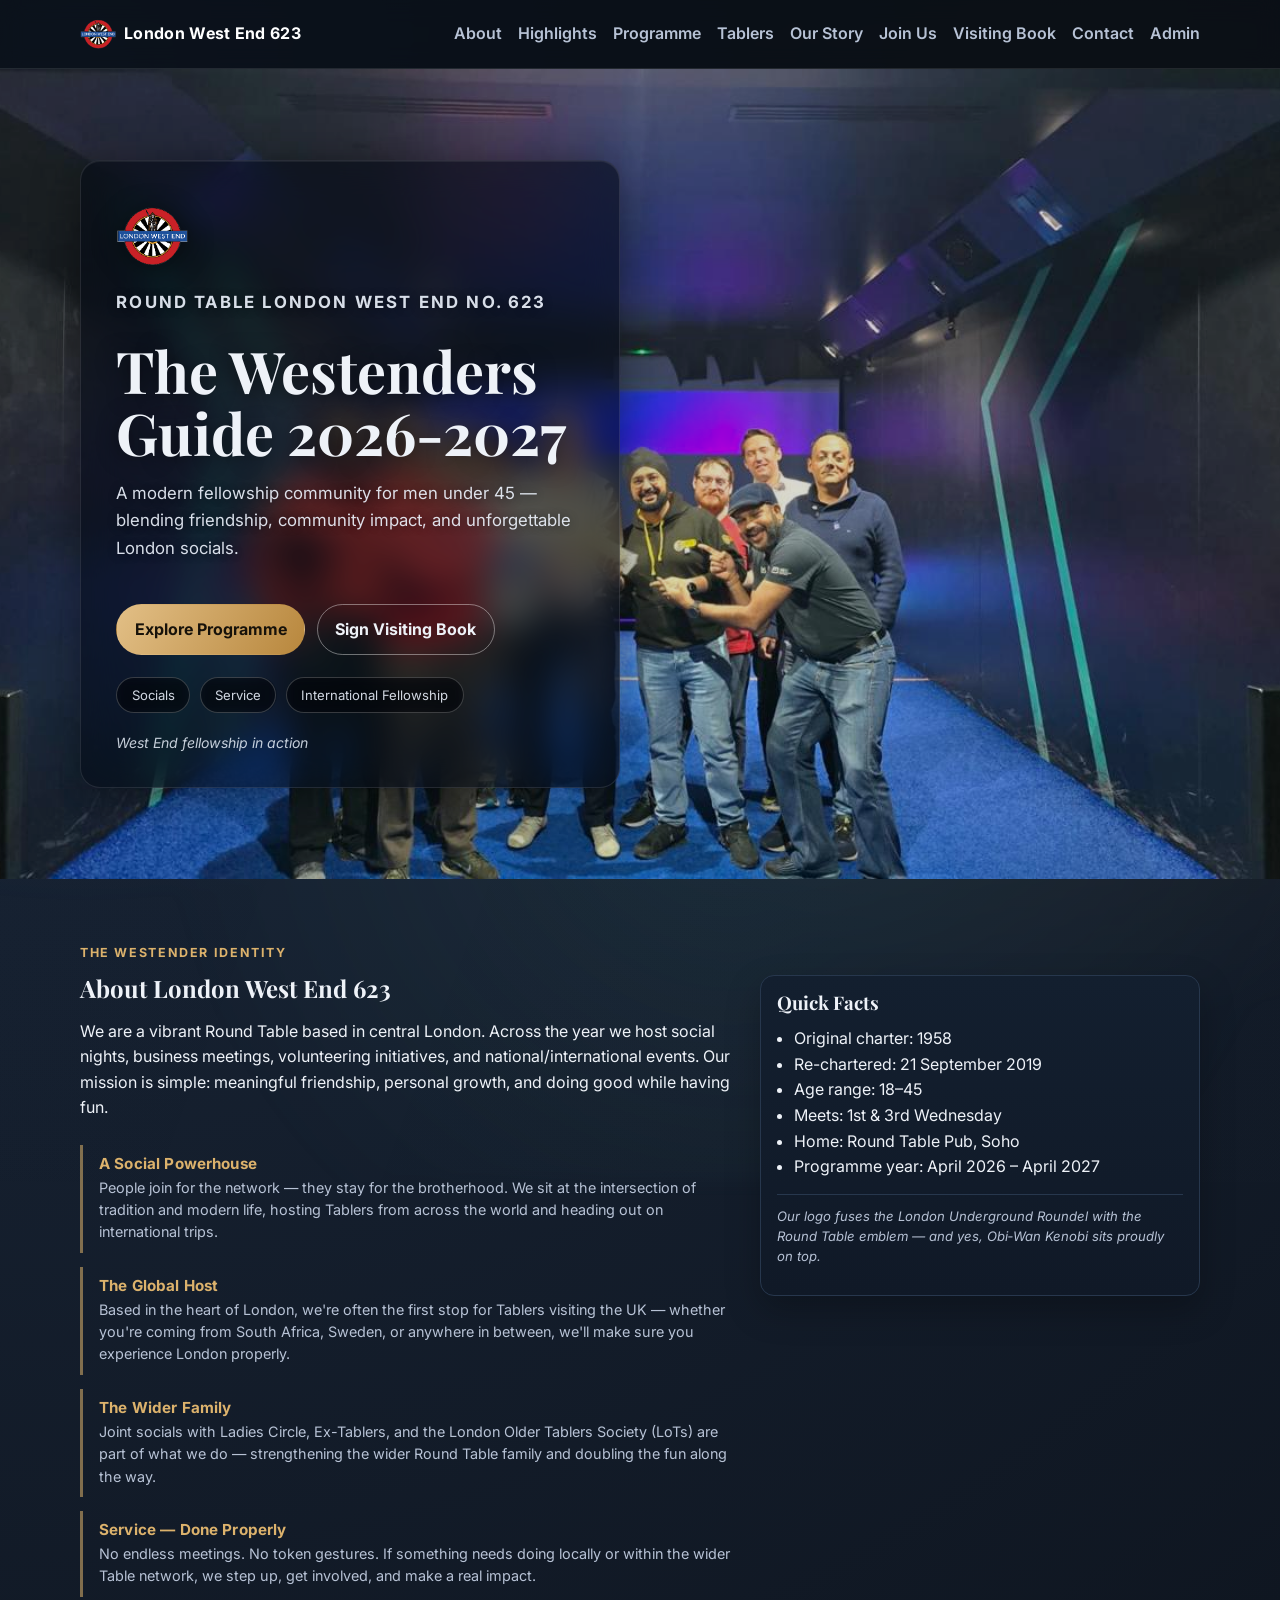
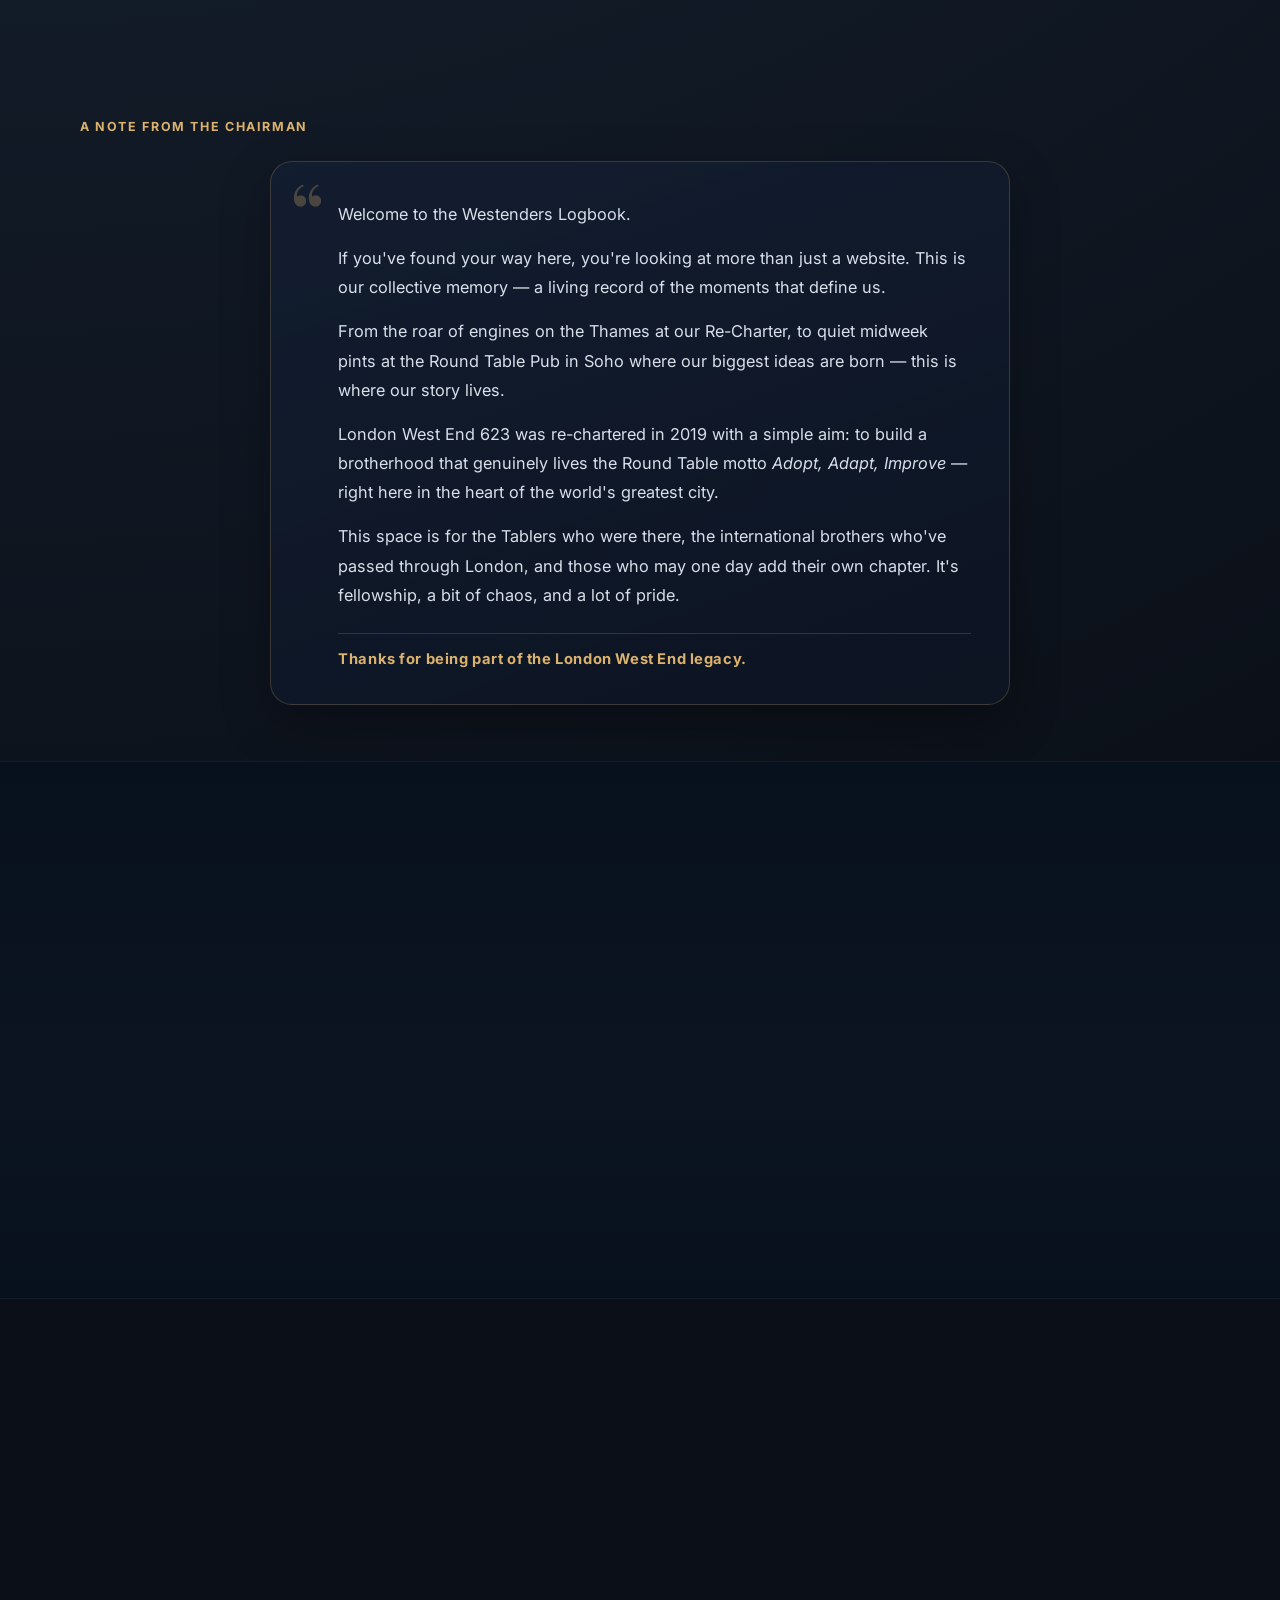
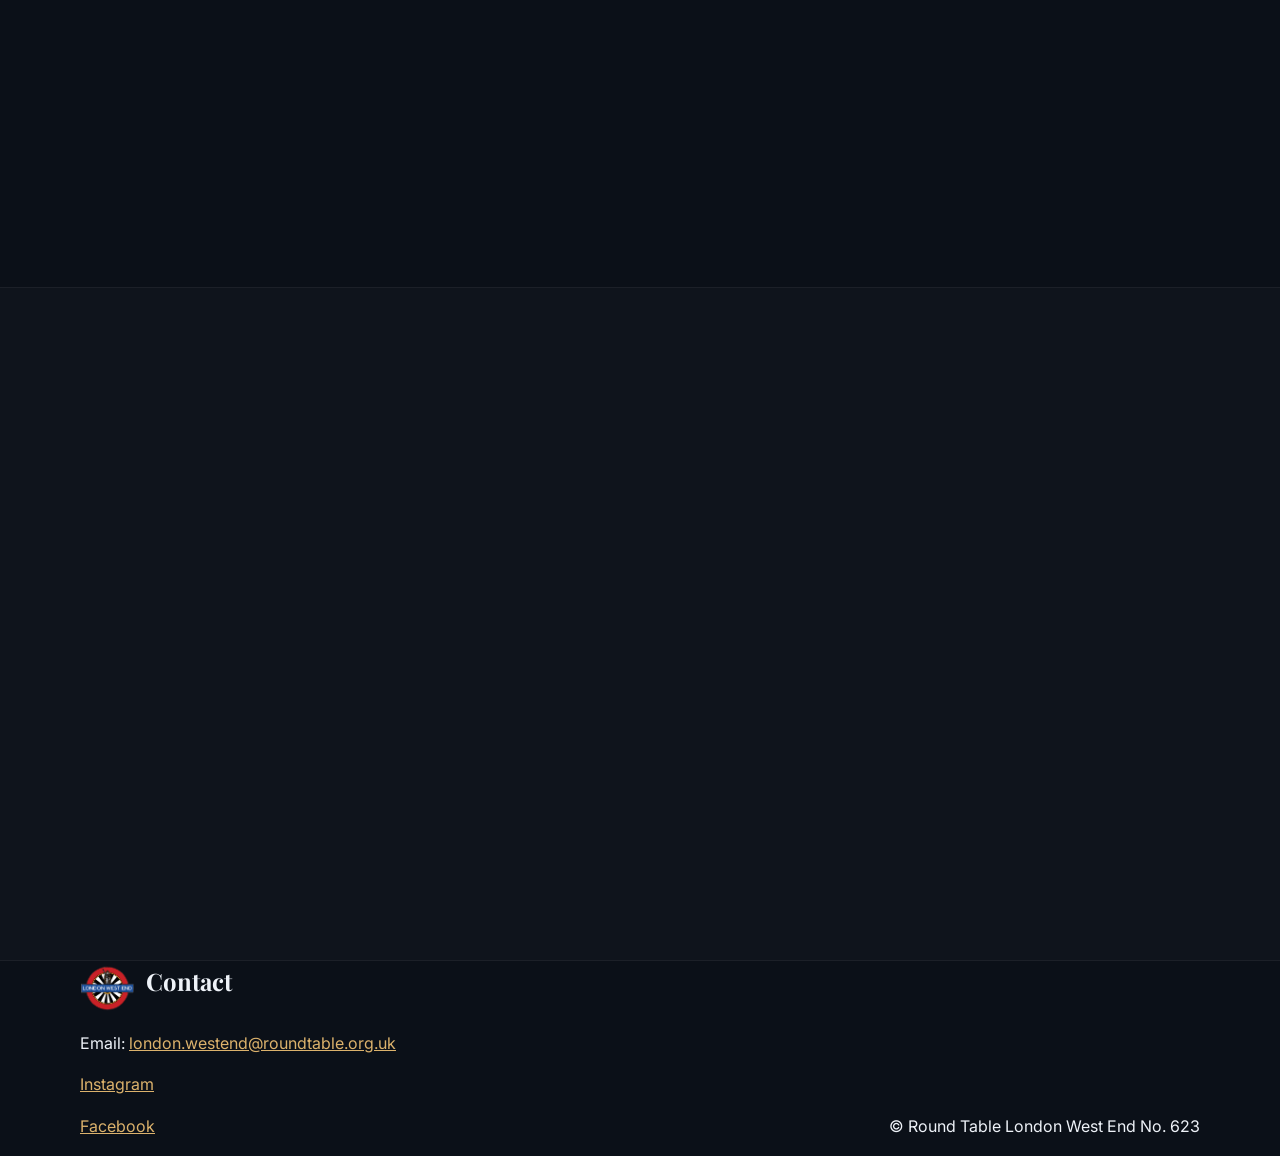
==== commit f21d7d65: "content: add chairman's note, club history, join CTA, Westender Identity, activity tags and FAQ upda" ====
--- a/index.html
+++ b/index.html
@@ -79,6 +79,8 @@
           <a href="#highlights">Highlights</a>
           <a href="#programme">Programme</a>
           <a href="#tablers">Tablers</a>
+          <a href="#history">Our Story</a>
+          <a href="#join">Join Us</a>
           <a href="#visiting-book">Visiting Book</a>
           <a href="#contact">Contact</a>
           <a href="admin-login.html">Admin</a>
@@ -96,8 +98,7 @@
             <p class="eyebrow">ROUND TABLE LONDON WEST END NO. 623</p>
             <h1 id="hero-title">The Westenders Guide 2026-2027</h1>
             <p id="hero-subtitle">
-              A modern fellowship community for men under 45 — blending friendship, community impact, and unforgettable
-              London socials.
+              London can be the greatest city in the world and still feel lonely. Round Table London West End 623 is the antidote — a brotherhood built on fellowship, adventure, and living the city properly.
             </p>
             <div class="hero-actions">
               <a class="btn btn-primary" href="#programme">Explore Programme</a>
@@ -112,31 +113,77 @@
       </section>
 
       <section class="section" id="about">
-        <div class="container split">
-          <div>
-            <h2>About London West End 623</h2>
-            <p id="about-copy">
-              We are a vibrant Round Table based in central London. Across the year we host social nights, business
-              meetings, volunteering initiatives, and national/international events. Our mission is simple: meaningful
-              friendship, personal growth, and doing good while having fun.
-            </p>
-          </div>
-          <aside class="info-card">
-            <h3>Quick Facts</h3>
-            <ul>
-              <li>Founded: Re-chartered in 2019</li>
-              <li>Age range: 18-45 (Round Table model)</li>
-              <li>Location: London West End</li>
-              <li>Programme year: April 2026 - April 2027</li>
-            </ul>
-          </aside>
+        <div class="container">
+          <p class="eyebrow">THE WESTENDER IDENTITY</p>
+          <div class="split">
+            <div>
+              <h2>About London West End 623</h2>
+              <p id="about-copy">
+                London offers everything — but it's easy to fall into the work–gym–sleep loop. We chose something different. Round Table London West End 623 isn't a networking group or a formal society. We're a brotherhood built on <em>Adopt, Adapt, Improve</em> — constantly pushing ourselves to try new things, meet new people, and make the most of the city around us.
+              </p>
+              <div class="identity-pillars">
+                <div class="identity-pill">
+                  <h3>A Social Powerhouse</h3>
+                  <p>People join for the network — they stay for the brotherhood. We sit at the intersection of tradition and modern life, hosting Tablers from across the world and heading out on international trips.</p>
+                </div>
+                <div class="identity-pill">
+                  <h3>The Global Host</h3>
+                  <p>Based in the heart of London, we're often the first stop for Tablers visiting the UK — whether you're coming from South Africa, Sweden, or anywhere in between, we'll make sure you experience London properly.</p>
+                </div>
+                <div class="identity-pill">
+                  <h3>The Wider Family</h3>
+                  <p>Joint socials with Ladies Circle, Ex-Tablers, and the London Older Tablers Society (LoTs) are part of what we do — strengthening the wider Round Table family and doubling the fun along the way.</p>
+                </div>
+                <div class="identity-pill">
+                  <h3>Service — Done Properly</h3>
+                  <p>No endless meetings. No token gestures. If something needs doing locally or within the wider Table network, we step up, get involved, and make a real impact.</p>
+                </div>
+              </div>
+            </div>
+            <aside class="info-card">
+              <h3>Quick Facts</h3>
+              <ul>
+                <li>Original charter: 1958</li>
+                <li>Re-chartered: 21 September 2019</li>
+                <li>Age range: 18–45</li>
+                <li>Meets: 1st &amp; 3rd Wednesday</li>
+                <li>Home: Round Table Pub, Soho</li>
+                <li>Programme year: April 2026 – April 2027</li>
+              </ul>
+              <p class="info-logo-note">Our logo fuses the London Underground Roundel with the Round Table emblem — and yes, Obi&#8209;Wan Kenobi sits proudly on top.</p>
+            </aside>
+          </div>
+        </div>
+      </section>
+
+      <section class="section" id="chairman">
+        <div class="container">
+          <p class="eyebrow">A NOTE FROM THE CHAIRMAN</p>
+          <blockquote class="chairman-note">
+            <p>Welcome to the Westenders Logbook.</p>
+            <p>If you've found your way here, you're looking at more than just a website. This is our collective memory — a living record of the moments that define us.</p>
+            <p>From the roar of engines on the Thames at our Re-Charter, to quiet midweek pints at the Round Table Pub in Soho where our biggest ideas are born — this is where our story lives.</p>
+            <p>London West End 623 was re-chartered in 2019 with a simple aim: to build a brotherhood that genuinely lives the Round Table motto <em>Adopt, Adapt, Improve</em> — right here in the heart of the world's greatest city.</p>
+            <p>This space is for the Tablers who were there, the international brothers who've passed through London, and those who may one day add their own chapter. It's fellowship, a bit of chaos, and a lot of pride.</p>
+            <footer>Thanks for being part of the London West End legacy.</footer>
+          </blockquote>
         </div>
       </section>
 
       <section class="section alt" id="highlights">
         <div class="container">
+          <p class="eyebrow">NEVER A DULL WEDNESDAY</p>
           <h2>Gallery Highlights</h2>
-          <p class="muted">A snapshot of life at London West End 623.</p>
+          <p class="muted">A snapshot of life at London West End 623 — from skills nights and competitive games to seasonal adventures across the city.</p>
+          <div class="activity-row" aria-label="Activities we get up to">
+            <span class="activity-tag">DJing &amp; Basement Sessions</span>
+            <span class="activity-tag">Toca Social &amp; Sixes Cricket</span>
+            <span class="activity-tag">Darts &amp; Pub Games</span>
+            <span class="activity-tag">Summer Parks</span>
+            <span class="activity-tag">Winter Ice Rinks</span>
+            <span class="activity-tag">Christmas Markets</span>
+            <span class="activity-tag">International Trips</span>
+          </div>
           <div id="gallery-grid" class="gallery-grid"></div>
         </div>
       </section>
@@ -153,6 +200,42 @@
         <div class="container">
           <h2>Meet the Tablers</h2>
           <div id="tablers-grid" class="tablers-grid"></div>
+        </div>
+      </section>
+
+      <section class="section alt" id="history">
+        <div class="container">
+          <p class="eyebrow">OUR STORY</p>
+          <h2>Club History</h2>
+          <div class="history-timeline">
+            <div class="timeline-item">
+              <div class="timeline-year">1958</div>
+              <div class="timeline-content">
+                <h3>The Original Charter</h3>
+                <p>London West End 623 was first chartered in 1958, during the golden era of the West End — a time of jazz clubs, theatre, and a booming post-war city. For decades it stood as a hub for young professionals before eventually going dormant, but never forgotten.</p>
+              </div>
+            </div>
+            <div class="timeline-item">
+              <div class="timeline-year">2019</div>
+              <div class="timeline-content">
+                <h3>The Great Re-Charter</h3>
+                <p>On 21st September 2019, the table rose again. In true West End fashion, we didn't relaunch in a meeting room — we took to the Thames. Over 120 Tablers joined us aboard a private boat as we signed the charter, celebrated properly, and made one thing clear: London West End 623 was back and doing things differently.</p>
+              </div>
+            </div>
+            <div class="timeline-item">
+              <div class="timeline-year">Today</div>
+              <div class="timeline-content">
+                <h3>A Powerhouse Table</h3>
+                <p>Since that night, the Table hasn't just grown — it's thrived. Even through the pandemic, we became a benchmark for fellowship under pressure.</p>
+                <ul class="history-achievements">
+                  <li>National President RTBI (2025–26): Jon Clark</li>
+                  <li>International leadership across RTGB&amp;I, AMI, RTI and CEE</li>
+                  <li>Award-winning at regional table awards within Area 26</li>
+                  <li>A reputation for energy, innovation, and doing Table properly</li>
+                </ul>
+              </div>
+            </div>
+          </div>
         </div>
       </section>
 
@@ -176,6 +259,21 @@
         </div>
       </section>
 
+      <section class="section" id="join">
+        <div class="container">
+          <div class="join-card">
+            <p class="eyebrow">BECOMING PART OF THE STORY</p>
+            <h2>Join the Table</h2>
+            <p>We're not here to fill numbers — but the logbook is always open to the right people.</p>
+            <p>If you're aged 18–45 and based in London, come and see what we're about. No pressure. No hard sell. It usually starts with a drink and goes from there.</p>
+            <div class="hero-actions">
+              <a class="btn btn-primary" href="mailto:london.westend@roundtable.org.uk">Get in Touch</a>
+              <a class="btn btn-secondary" href="https://www.instagram.com/rtlondonwestend?igsh=MTV6b2VrYTR6enh6bg==" target="_blank" rel="noreferrer">Follow on Instagram</a>
+            </div>
+          </div>
+        </div>
+      </section>
+
       <section class="section alt" id="faq">
         <div class="container">
           <h2>Frequently Asked Questions</h2>
@@ -198,11 +296,15 @@
             </details>
             <details>
               <summary>Where does London West End 623 meet?</summary>
-              <p>We meet at venues across London's West End, frequently in Soho and nearby areas. Specific locations for each event are shared via WhatsApp and Spond — check the Programme section for the full schedule.</p>
+              <p>Our spiritual home is the Round Table Pub in London's West End, where plans are made and ideas take shape. We meet on the 1st and 3rd Wednesday of every month, with the occasional 5th Wednesday wildcard thrown in. Specific locations and any changes are shared via WhatsApp and Spond.</p>
             </details>
             <details>
               <summary>What types of events does Round Table London West End 623 run?</summary>
               <p>We run monthly business meetings, themed social nights, sport and outdoor activities, charity fundraisers, and national/international Round Table gatherings. Our programme runs from April to April each year.</p>
+            </details>
+            <details>
+              <summary>What is the story behind the London West End 623 logo?</summary>
+              <p>Our logo is a fusion of the London Underground Roundel and the Round Table emblem — rooted in tradition, but unmistakably West End. And yes, Obi-Wan Kenobi sits proudly on top. A nod to Sir Alec Guinness and a reminder that, in true West End style, the Force is strong with this Table.</p>
             </details>
             <details>
               <summary>Where are updates and final event details published?</summary>
--- a/styles.css
+++ b/styles.css
@@ -1025,3 +1025,214 @@
   .site-nav a { display: block; padding: .65rem .5rem; }
 }
 
+
+/* =============================================
+   Content added from Chairman's doc
+   ============================================= */
+
+/* ---- About: Westender Identity Pillars ---- */
+.identity-pillars {
+  display: grid;
+  gap: .85rem;
+  margin-top: 1.5rem;
+}
+.identity-pill {
+  border-left: 3px solid rgba(220, 178, 108, 0.55);
+  padding: .6rem 0 .6rem 1rem;
+}
+.identity-pill h3 {
+  font-size: .95rem;
+  margin: 0 0 .3rem;
+  color: var(--gold);
+  font-family: Inter, system-ui, sans-serif;
+  font-weight: 700;
+  letter-spacing: .01em;
+}
+.identity-pill p {
+  margin: 0;
+  color: var(--muted);
+  font-size: .9rem;
+  line-height: 1.55;
+}
+.info-logo-note {
+  margin-top: .9rem;
+  padding-top: .75rem;
+  border-top: 1px solid var(--line);
+  font-size: .82rem;
+  color: var(--muted);
+  font-style: italic;
+  line-height: 1.5;
+}
+
+/* ---- Chairman's Note ---- */
+#chairman { padding: 3.5rem 0; }
+.chairman-note {
+  margin: 1.5rem auto 0;
+  max-width: 740px;
+  position: relative;
+  padding: 2.4rem 2.4rem 2rem 4.2rem;
+  background: linear-gradient(160deg, rgba(19, 31, 52, 0.72), rgba(13, 21, 36, 0.82));
+  border: 1px solid rgba(220, 178, 108, 0.22);
+  border-radius: 22px;
+  box-shadow: 0 18px 50px rgba(0, 0, 0, 0.28);
+}
+.chairman-note::before {
+  content: '\201C';
+  position: absolute;
+  top: .4rem;
+  left: 1.1rem;
+  font-family: 'Playfair Display', Georgia, serif;
+  font-size: 5.5rem;
+  line-height: 1;
+  color: rgba(220, 178, 108, 0.28);
+  pointer-events: none;
+}
+.chairman-note p {
+  color: rgba(238, 245, 255, 0.9);
+  line-height: 1.8;
+  margin: 0 0 .9rem;
+  font-size: 1.02rem;
+}
+.chairman-note p:last-of-type { margin-bottom: 0; }
+.chairman-note footer {
+  margin-top: 1.4rem;
+  padding-top: .9rem;
+  border-top: 1px solid rgba(220, 178, 108, 0.2);
+  color: var(--gold);
+  font-weight: 700;
+  font-size: .92rem;
+  letter-spacing: .04em;
+}
+
+/* ---- Gallery: Activity Tags ---- */
+.activity-row {
+  display: flex;
+  flex-wrap: wrap;
+  gap: .5rem;
+  margin: .9rem 0 1.5rem;
+}
+.activity-tag {
+  background: rgba(220, 178, 108, 0.1);
+  border: 1px solid rgba(220, 178, 108, 0.24);
+  color: var(--gold);
+  border-radius: 999px;
+  padding: .35rem .85rem;
+  font-size: .82rem;
+  font-weight: 600;
+  letter-spacing: .02em;
+}
+
+/* ---- Club History Timeline ---- */
+.history-timeline {
+  margin-top: 2rem;
+  padding-left: 1rem;
+  border-left: 2px solid var(--line);
+}
+.timeline-item {
+  display: grid;
+  grid-template-columns: 80px 1fr;
+  gap: 1rem 1.8rem;
+  padding: 1.6rem 0 1.6rem 2rem;
+  position: relative;
+}
+.timeline-item::before {
+  content: '';
+  position: absolute;
+  left: -7px;
+  top: 2.1rem;
+  width: 12px;
+  height: 12px;
+  border-radius: 50%;
+  background: var(--gold);
+  box-shadow: 0 0 0 4px rgba(220, 178, 108, 0.15);
+}
+.timeline-item + .timeline-item {
+  border-top: 1px solid var(--line);
+}
+.timeline-year {
+  font-family: 'Playfair Display', Georgia, serif;
+  font-size: 1.7rem;
+  font-weight: 700;
+  color: var(--gold);
+  line-height: 1.1;
+  padding-top: .2rem;
+  word-break: keep-all;
+}
+.timeline-content h3 {
+  font-size: 1.15rem;
+  margin-bottom: .5rem;
+}
+.timeline-content > p {
+  color: var(--muted);
+  margin: 0 0 .5rem;
+  line-height: 1.65;
+}
+.history-achievements {
+  margin: .65rem 0 0;
+  padding-left: 1.1rem;
+  display: flex;
+  flex-direction: column;
+  gap: .38rem;
+}
+.history-achievements li {
+  color: var(--muted);
+  font-size: .92rem;
+}
+.history-achievements li::marker { color: var(--gold); }
+
+/* ---- Join Section ---- */
+.join-card {
+  max-width: 680px;
+  margin: 0 auto;
+  text-align: center;
+  padding: 3.2rem 2.4rem;
+  background: linear-gradient(160deg, rgba(19, 31, 52, 0.65), rgba(13, 21, 36, 0.78));
+  border: 1px solid rgba(220, 178, 108, 0.22);
+  border-radius: 24px;
+  box-shadow: 0 20px 56px rgba(0, 0, 0, 0.3);
+}
+.join-card h2 {
+  font-size: clamp(1.8rem, 3vw, 2.6rem);
+  margin-bottom: .8rem;
+}
+.join-card p {
+  color: var(--muted);
+  max-width: 52ch;
+  margin: 0 auto .5rem;
+  line-height: 1.65;
+}
+.join-card .hero-actions {
+  justify-content: center;
+  margin-top: 1.8rem;
+  margin-bottom: 0;
+}
+
+/* ---- content-visibility: extend to new sections ---- */
+#chairman,
+#history,
+#join {
+  content-visibility: auto;
+  contain-intrinsic-size: 600px;
+}
+
+@media (max-width: 680px) {
+  .chairman-note {
+    padding: 2rem 1.5rem 1.8rem 2.2rem;
+  }
+  .chairman-note::before {
+    font-size: 4rem;
+    left: .6rem;
+  }
+  .timeline-item {
+    grid-template-columns: 1fr;
+    gap: .2rem;
+    padding-left: 1.5rem;
+  }
+  .timeline-year {
+    font-size: 1.4rem;
+  }
+  .join-card {
+    padding: 2.4rem 1.4rem 2rem;
+  }
+}
+
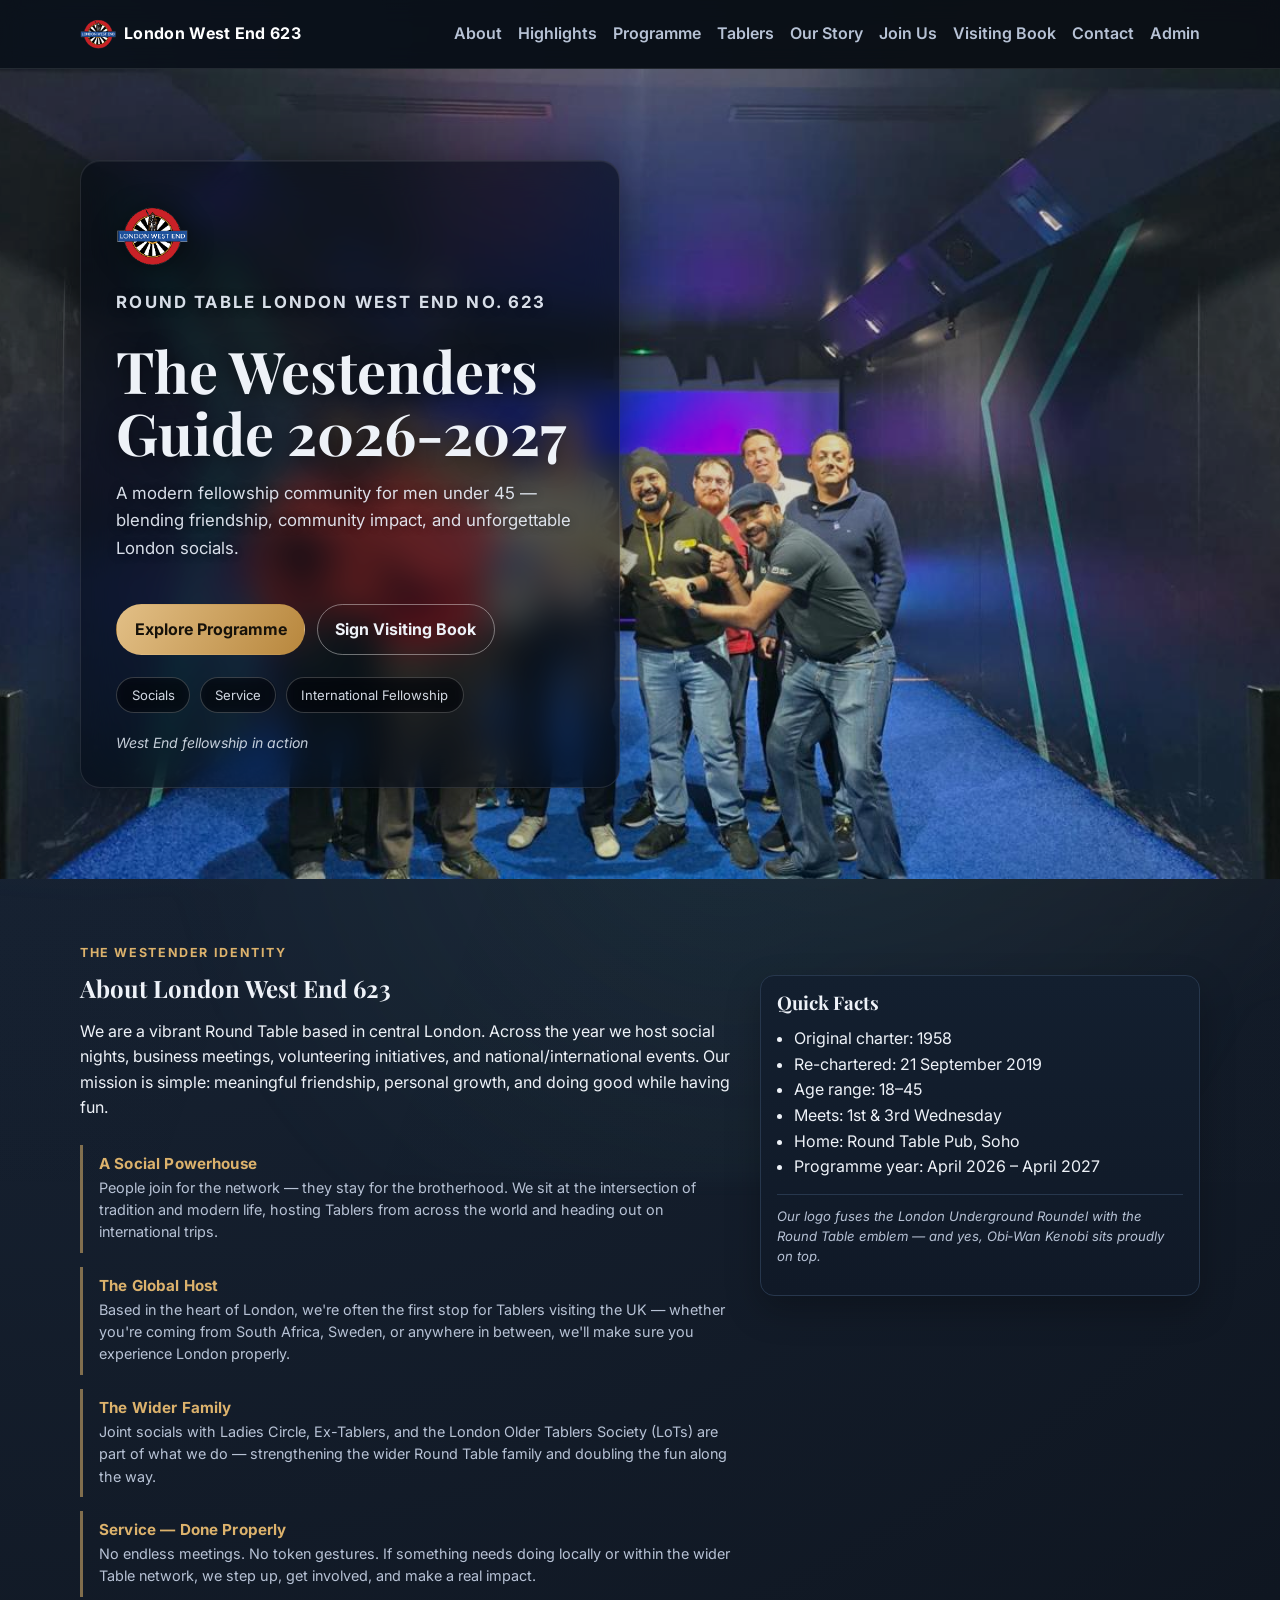
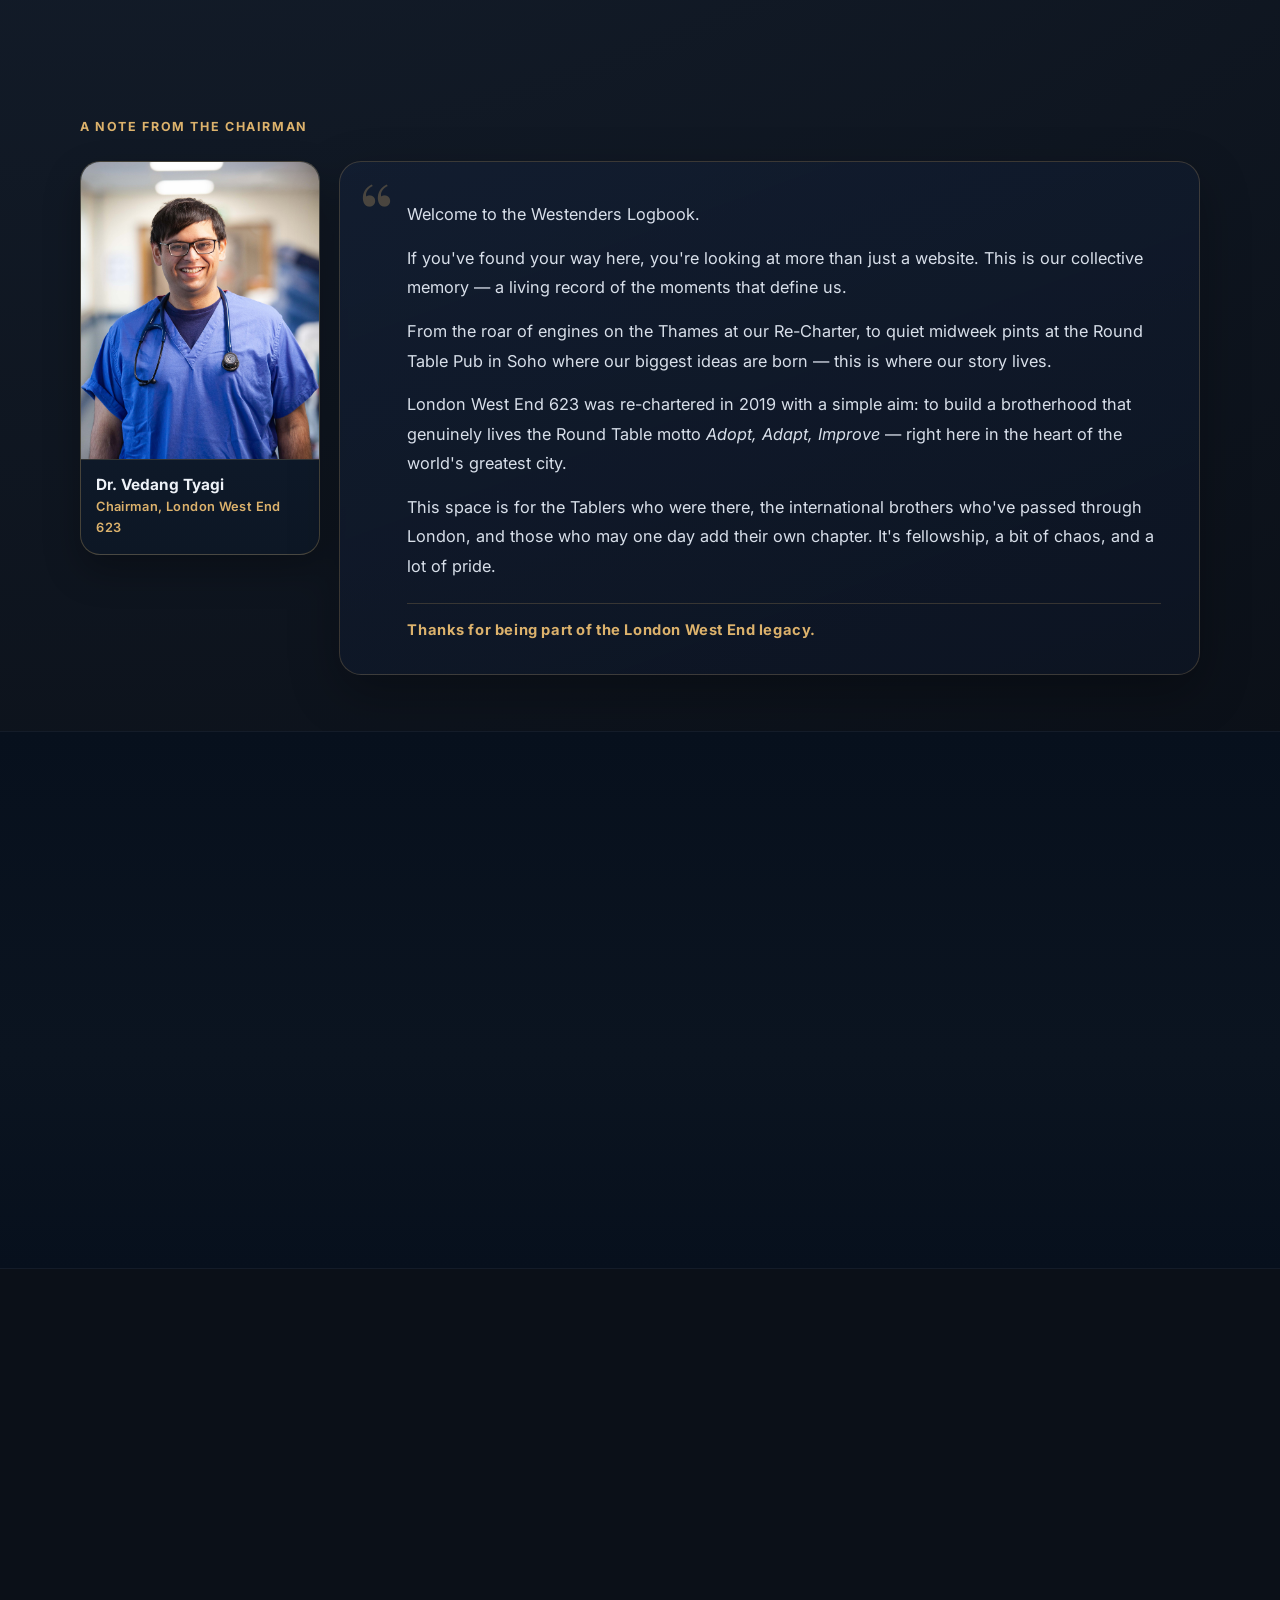
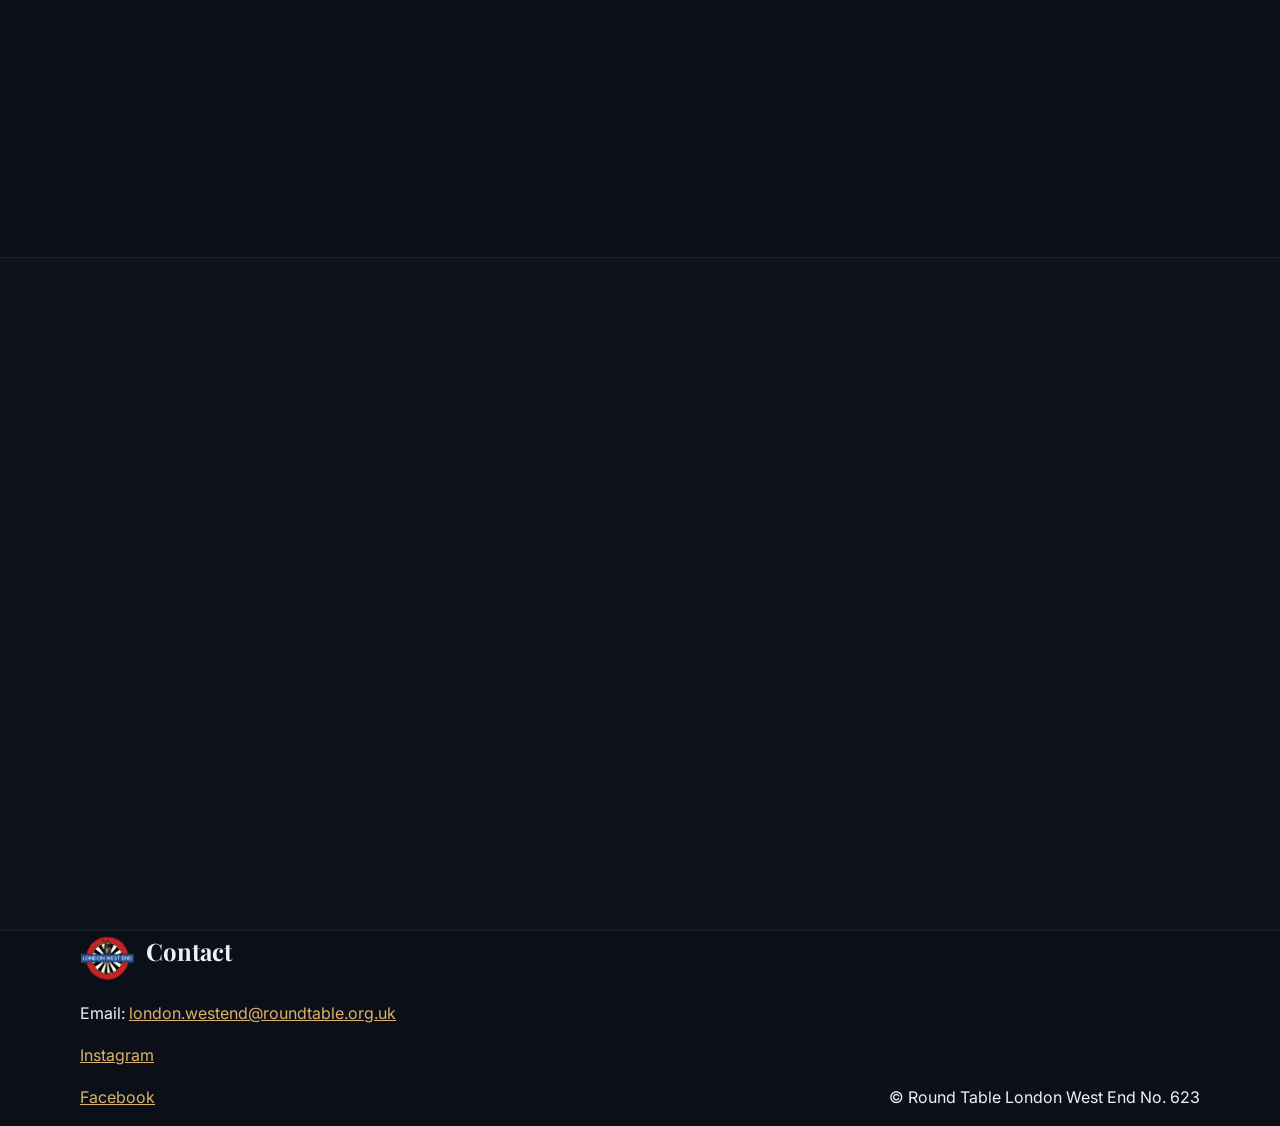
==== commit 3888d627: "content: add chairman photo and convert club history into semantic timeline" ====
--- a/index.html
+++ b/index.html
@@ -159,14 +159,28 @@
       <section class="section" id="chairman">
         <div class="container">
           <p class="eyebrow">A NOTE FROM THE CHAIRMAN</p>
-          <blockquote class="chairman-note">
-            <p>Welcome to the Westenders Logbook.</p>
-            <p>If you've found your way here, you're looking at more than just a website. This is our collective memory — a living record of the moments that define us.</p>
-            <p>From the roar of engines on the Thames at our Re-Charter, to quiet midweek pints at the Round Table Pub in Soho where our biggest ideas are born — this is where our story lives.</p>
-            <p>London West End 623 was re-chartered in 2019 with a simple aim: to build a brotherhood that genuinely lives the Round Table motto <em>Adopt, Adapt, Improve</em> — right here in the heart of the world's greatest city.</p>
-            <p>This space is for the Tablers who were there, the international brothers who've passed through London, and those who may one day add their own chapter. It's fellowship, a bit of chaos, and a lot of pride.</p>
-            <footer>Thanks for being part of the London West End legacy.</footer>
-          </blockquote>
+          <div class="chairman-layout">
+            <figure class="chairman-profile">
+              <img
+                src="assets/tabler-vedang-tyagi.jpg"
+                alt="Dr. Vedang Tyagi, Chairman of Round Table London West End 623"
+                loading="lazy"
+                decoding="async"
+              />
+              <figcaption>
+                <strong>Dr. Vedang Tyagi</strong>
+                <span>Chairman, London West End 623</span>
+              </figcaption>
+            </figure>
+            <blockquote class="chairman-note">
+              <p>Welcome to the Westenders Logbook.</p>
+              <p>If you've found your way here, you're looking at more than just a website. This is our collective memory — a living record of the moments that define us.</p>
+              <p>From the roar of engines on the Thames at our Re-Charter, to quiet midweek pints at the Round Table Pub in Soho where our biggest ideas are born — this is where our story lives.</p>
+              <p>London West End 623 was re-chartered in 2019 with a simple aim: to build a brotherhood that genuinely lives the Round Table motto <em>Adopt, Adapt, Improve</em> — right here in the heart of the world's greatest city.</p>
+              <p>This space is for the Tablers who were there, the international brothers who've passed through London, and those who may one day add their own chapter. It's fellowship, a bit of chaos, and a lot of pride.</p>
+              <footer>Thanks for being part of the London West End legacy.</footer>
+            </blockquote>
+          </div>
         </div>
       </section>
 
@@ -207,23 +221,23 @@
         <div class="container">
           <p class="eyebrow">OUR STORY</p>
           <h2>Club History</h2>
-          <div class="history-timeline">
-            <div class="timeline-item">
-              <div class="timeline-year">1958</div>
+          <ol class="history-timeline" aria-label="London West End 623 timeline">
+            <li class="timeline-item">
+              <span class="timeline-year">1958</span>
               <div class="timeline-content">
                 <h3>The Original Charter</h3>
                 <p>London West End 623 was first chartered in 1958, during the golden era of the West End — a time of jazz clubs, theatre, and a booming post-war city. For decades it stood as a hub for young professionals before eventually going dormant, but never forgotten.</p>
               </div>
-            </div>
-            <div class="timeline-item">
-              <div class="timeline-year">2019</div>
+            </li>
+            <li class="timeline-item">
+              <span class="timeline-year">2019</span>
               <div class="timeline-content">
                 <h3>The Great Re-Charter</h3>
                 <p>On 21st September 2019, the table rose again. In true West End fashion, we didn't relaunch in a meeting room — we took to the Thames. Over 120 Tablers joined us aboard a private boat as we signed the charter, celebrated properly, and made one thing clear: London West End 623 was back and doing things differently.</p>
               </div>
-            </div>
-            <div class="timeline-item">
-              <div class="timeline-year">Today</div>
+            </li>
+            <li class="timeline-item">
+              <span class="timeline-year">Today</span>
               <div class="timeline-content">
                 <h3>A Powerhouse Table</h3>
                 <p>Since that night, the Table hasn't just grown — it's thrived. Even through the pandemic, we became a benchmark for fellowship under pressure.</p>
@@ -234,8 +248,8 @@
                   <li>A reputation for energy, innovation, and doing Table properly</li>
                 </ul>
               </div>
-            </div>
-          </div>
+            </li>
+          </ol>
         </div>
       </section>
 
--- a/styles.css
+++ b/styles.css
@@ -1066,9 +1066,47 @@
 
 /* ---- Chairman's Note ---- */
 #chairman { padding: 3.5rem 0; }
+.chairman-layout {
+  margin-top: 1.5rem;
+  display: grid;
+  grid-template-columns: 240px 1fr;
+  gap: 1.2rem;
+  align-items: start;
+}
+.chairman-profile {
+  margin: 0;
+  border: 1px solid rgba(220, 178, 108, 0.28);
+  border-radius: 20px;
+  overflow: hidden;
+  background: linear-gradient(180deg, #122033, #0f1b2c 52%, #0d1725);
+  box-shadow: 0 16px 36px rgb(0 0 0 / 28%);
+}
+.chairman-profile img {
+  display: block;
+  width: 100%;
+  aspect-ratio: 4 / 5;
+  object-fit: cover;
+  object-position: center 22%;
+}
+.chairman-profile figcaption {
+  display: grid;
+  gap: .2rem;
+  padding: .9rem .95rem 1rem;
+  border-top: 1px solid rgba(220, 178, 108, 0.18);
+}
+.chairman-profile strong {
+  color: var(--text);
+  font-size: .96rem;
+  line-height: 1.25;
+}
+.chairman-profile span {
+  color: var(--gold);
+  font-size: .8rem;
+  font-weight: 600;
+  letter-spacing: .03em;
+}
 .chairman-note {
-  margin: 1.5rem auto 0;
-  max-width: 740px;
+  margin: 0;
   position: relative;
   padding: 2.4rem 2.4rem 2rem 4.2rem;
   background: linear-gradient(160deg, rgba(19, 31, 52, 0.72), rgba(13, 21, 36, 0.82));
@@ -1124,7 +1162,9 @@
 
 /* ---- Club History Timeline ---- */
 .history-timeline {
+  list-style: none;
   margin-top: 2rem;
+  margin-bottom: 0;
   padding-left: 1rem;
   border-left: 2px solid var(--line);
 }
@@ -1216,6 +1256,14 @@
 }
 
 @media (max-width: 680px) {
+  .chairman-layout {
+    grid-template-columns: 1fr;
+    gap: 1rem;
+  }
+  .chairman-profile {
+    width: min(290px, 100%);
+    justify-self: center;
+  }
   .chairman-note {
     padding: 2rem 1.5rem 1.8rem 2.2rem;
   }
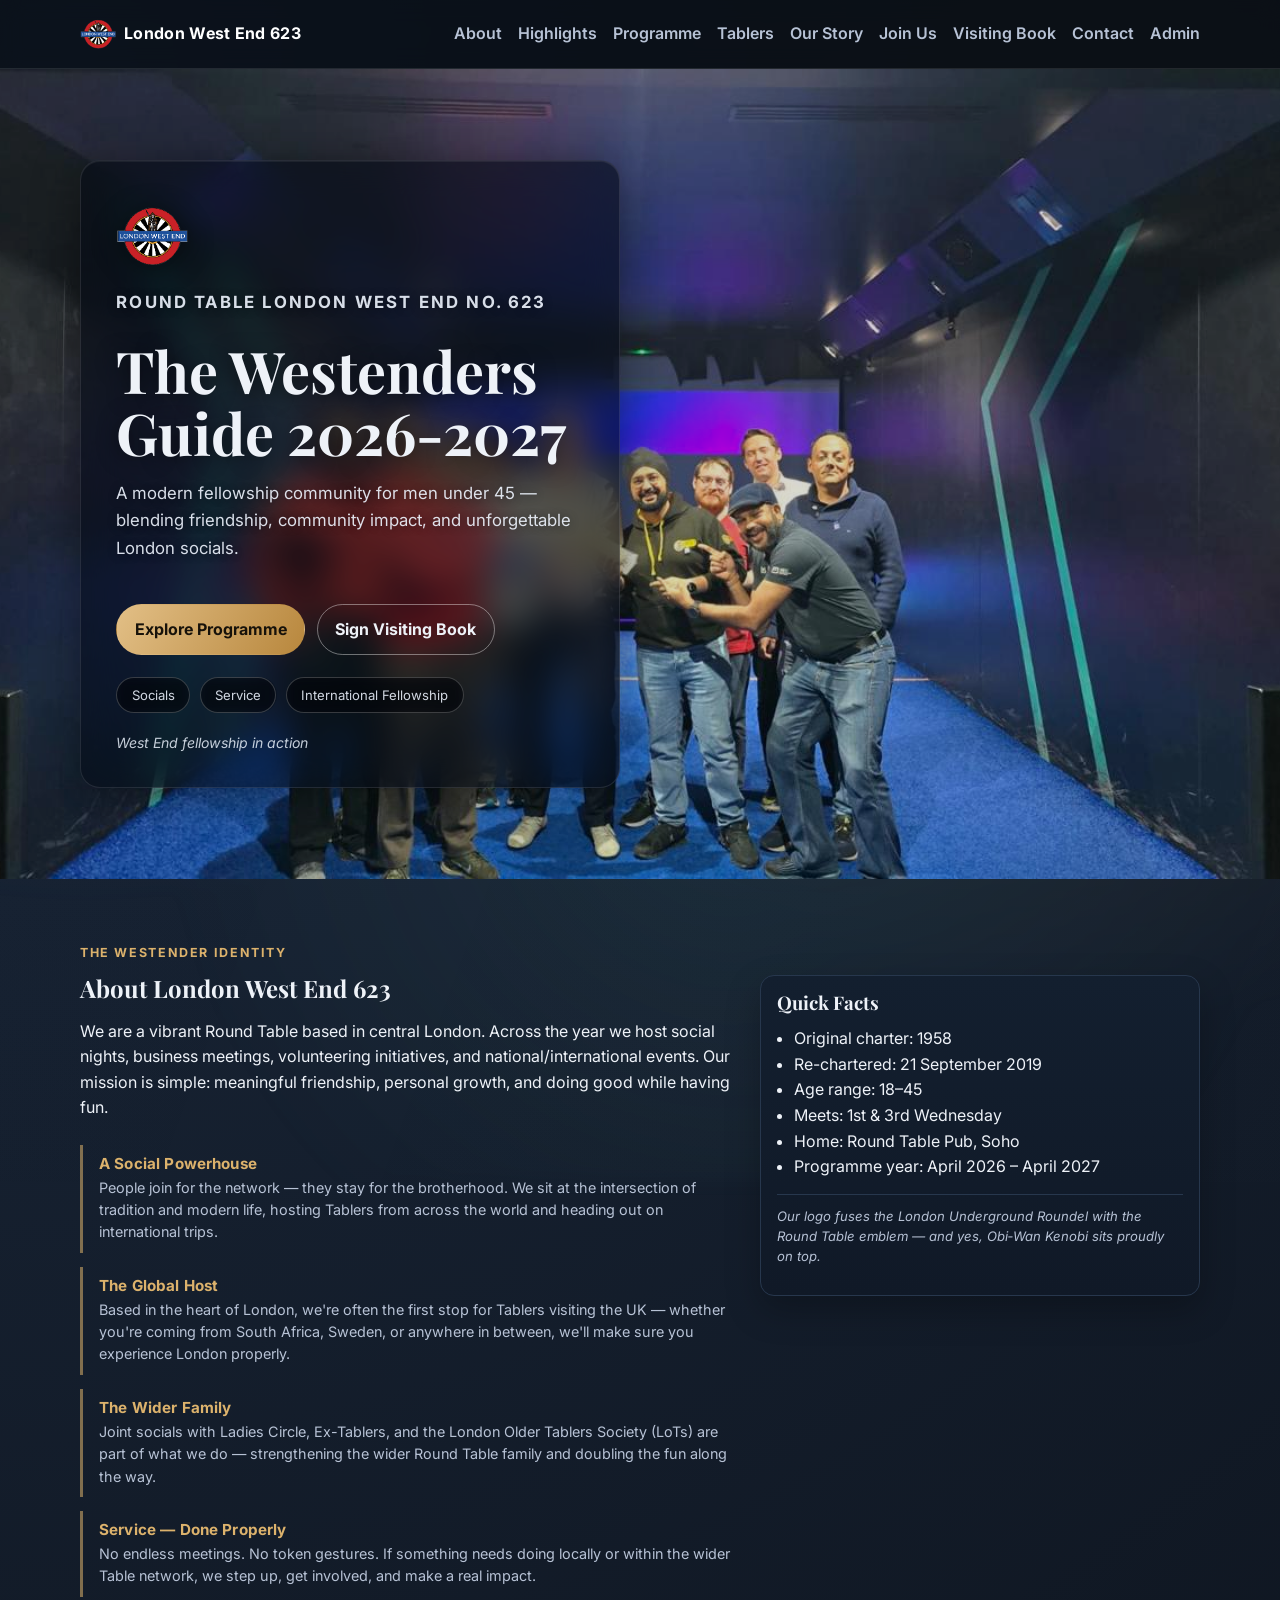
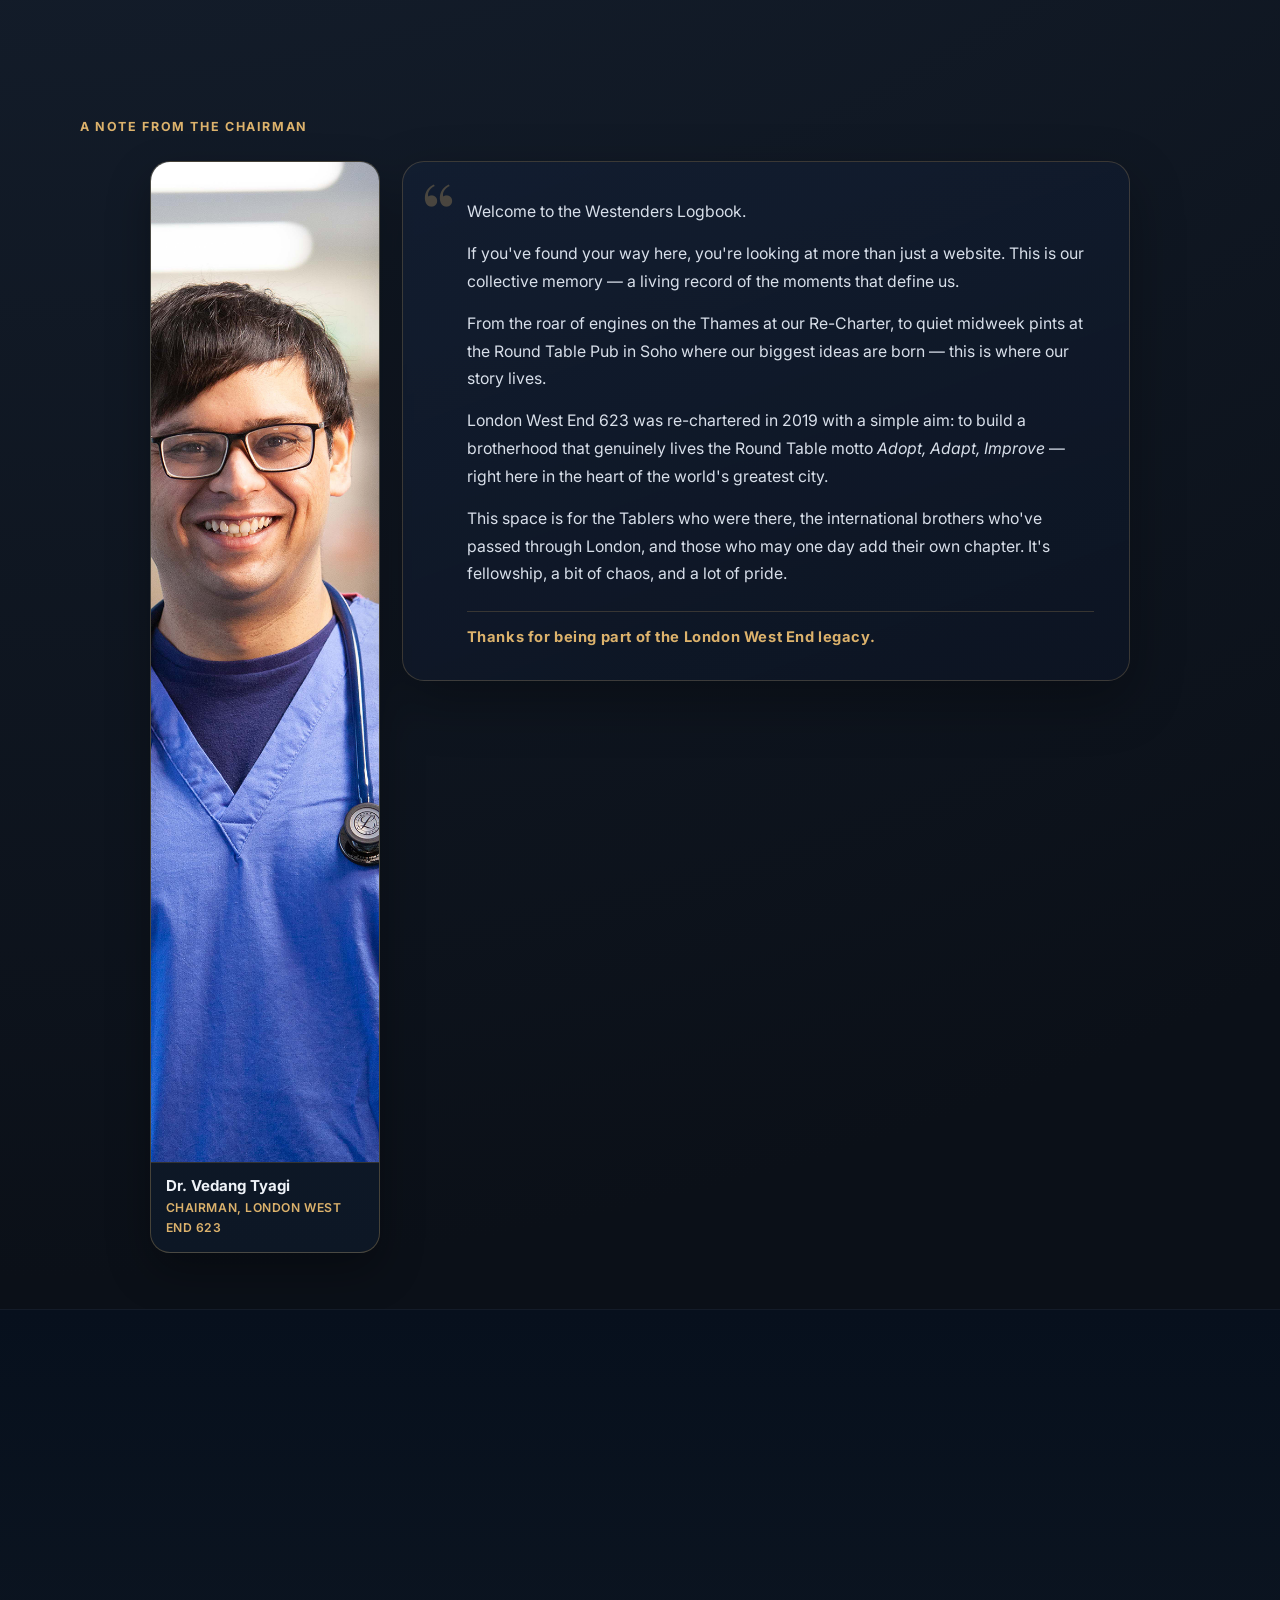
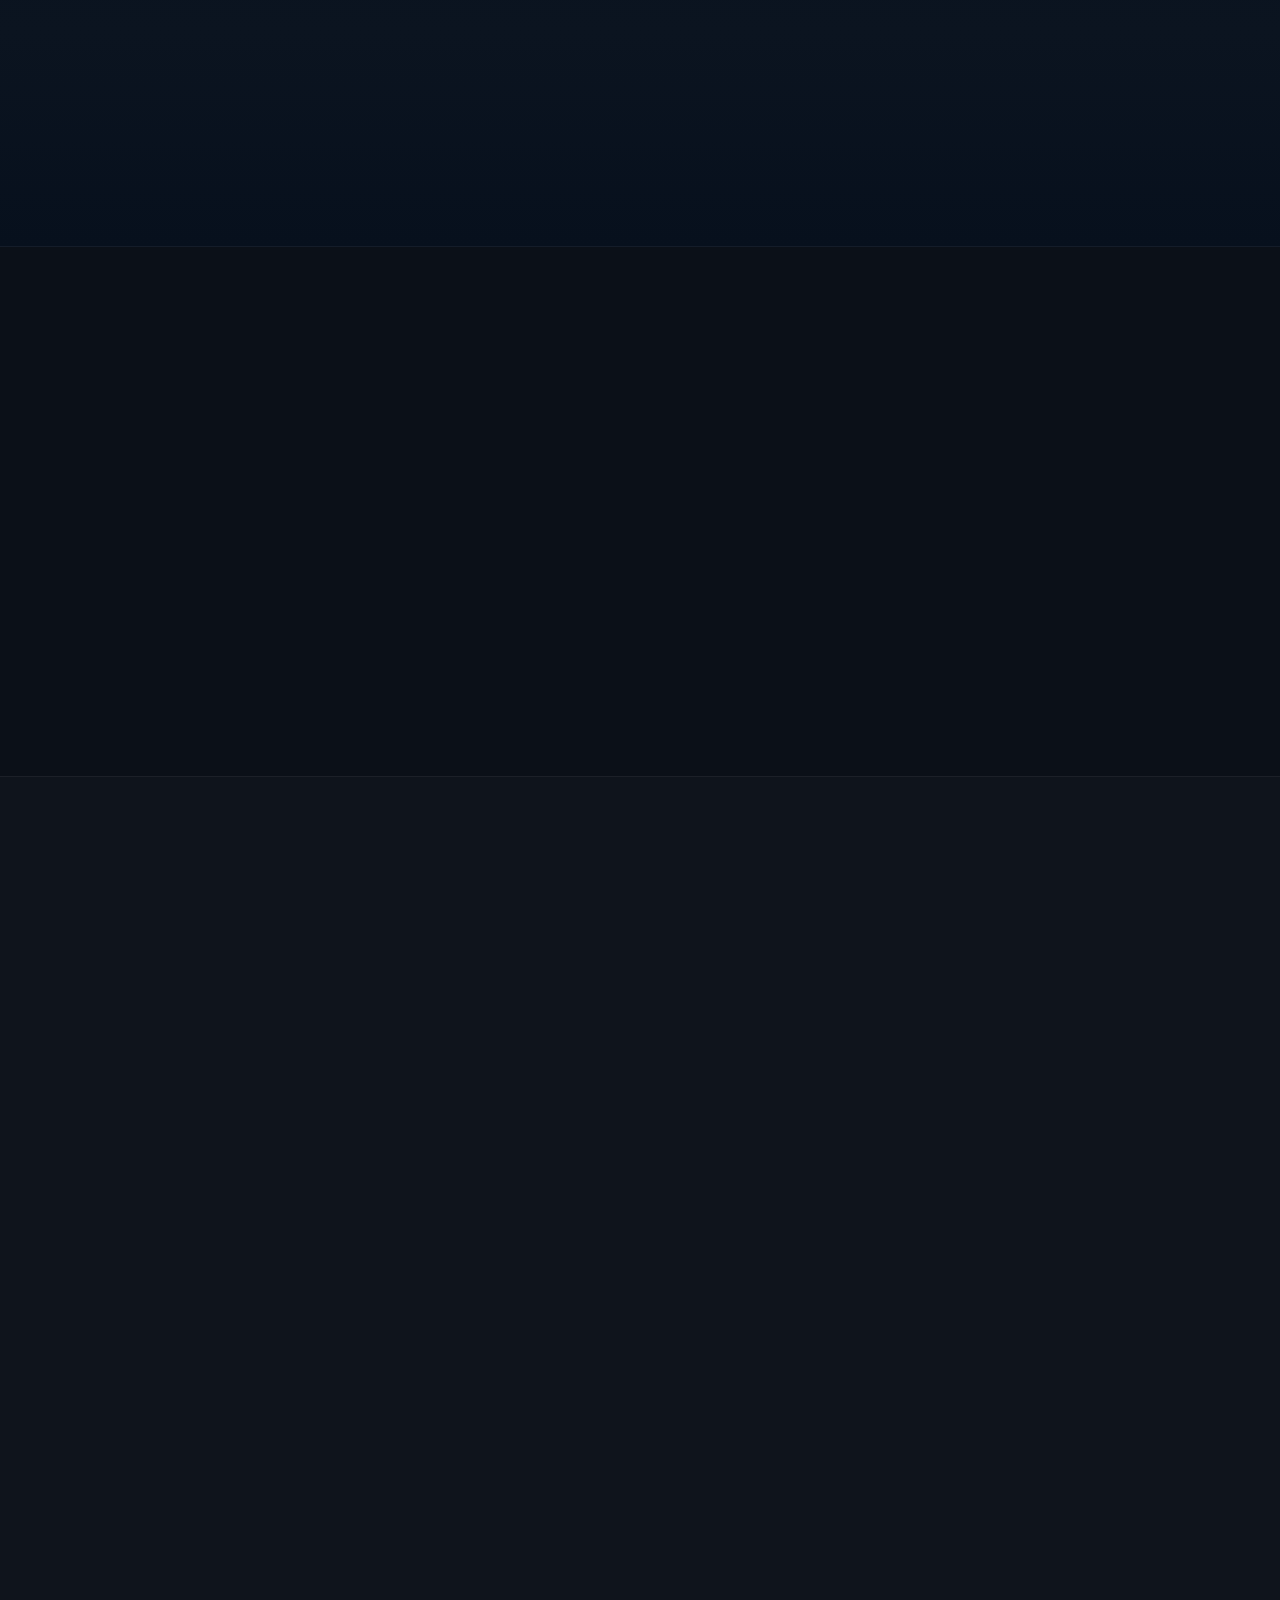
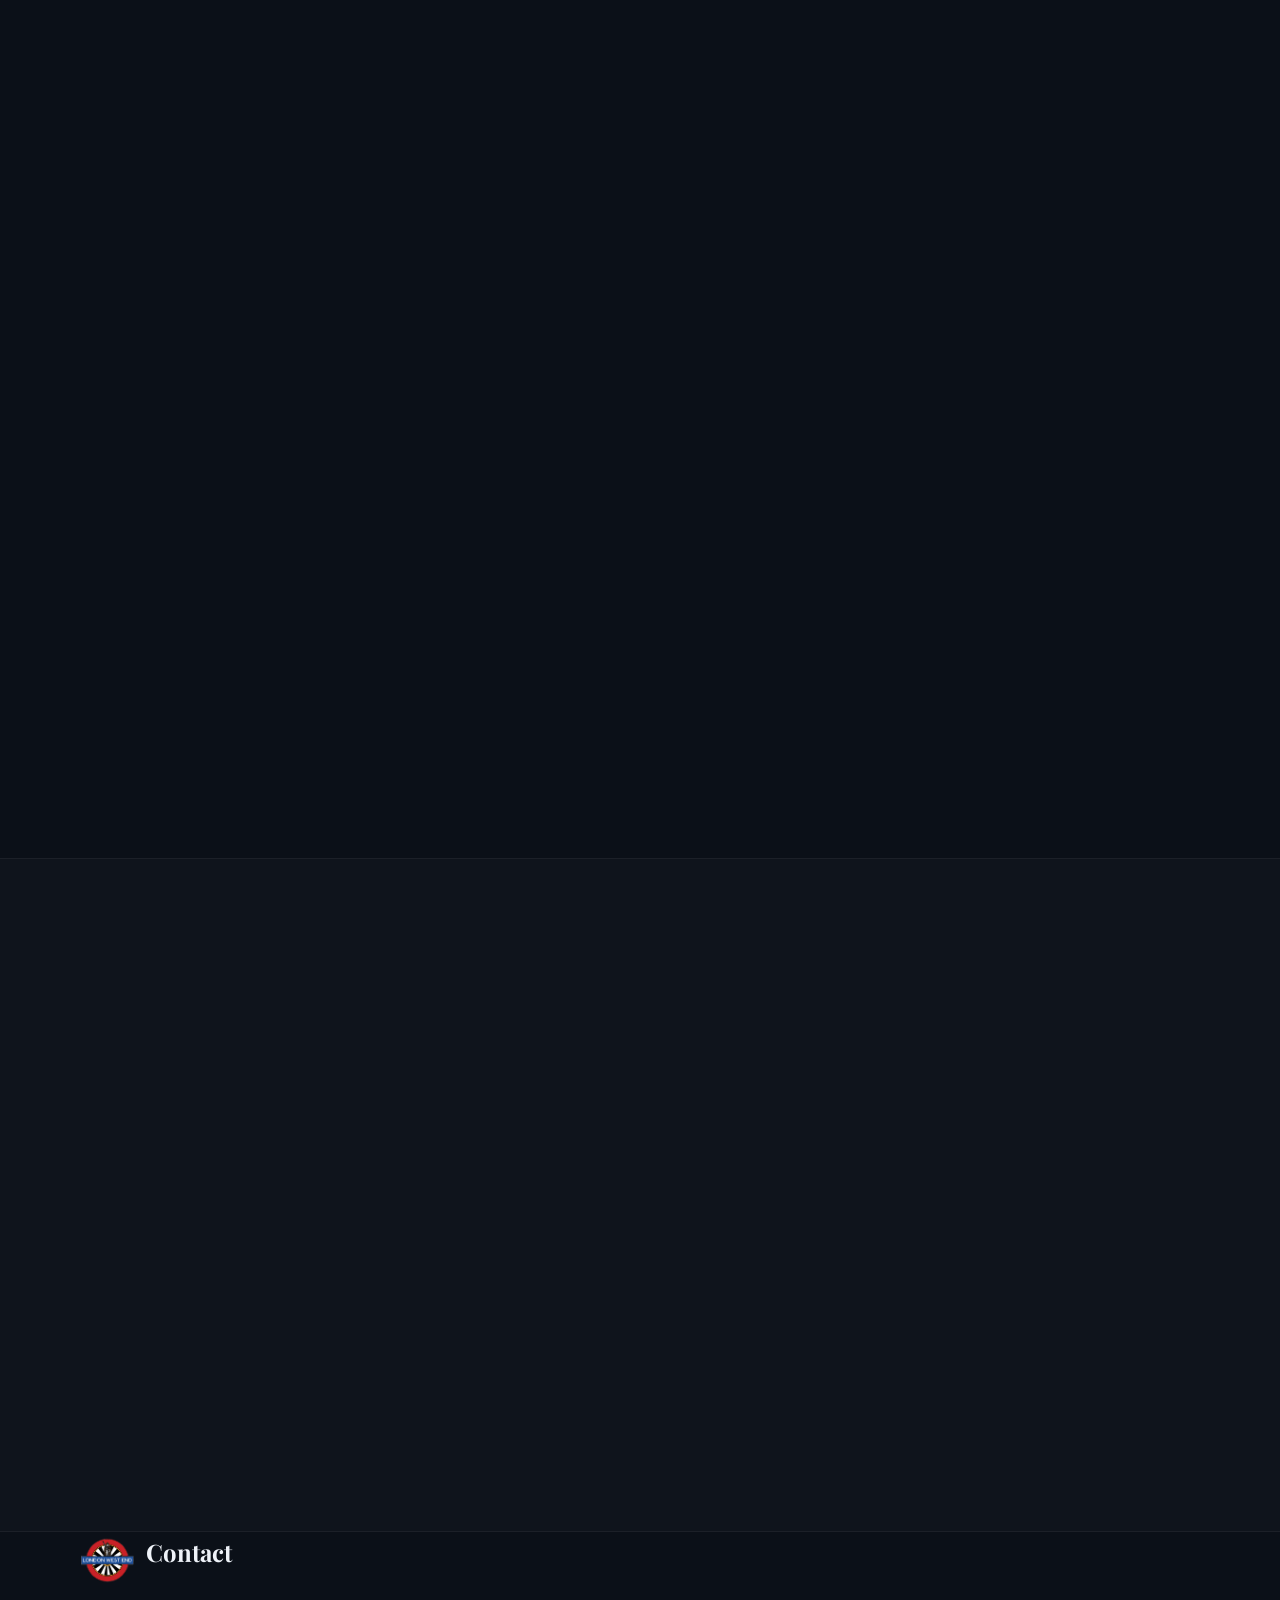
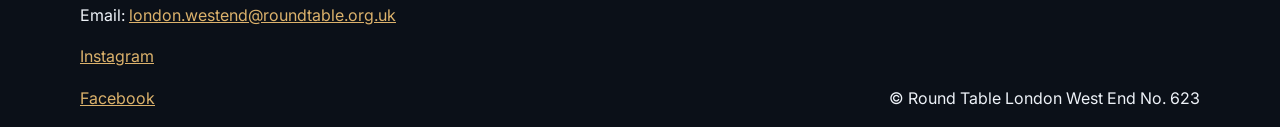
==== commit 930ff1ba: "design: refine chairman section and timeline for classy desktop/mobile presentation" ====
--- a/index.html
+++ b/index.html
@@ -166,6 +166,8 @@
                 alt="Dr. Vedang Tyagi, Chairman of Round Table London West End 623"
                 loading="lazy"
                 decoding="async"
+                width="800"
+                height="1000"
               />
               <figcaption>
                 <strong>Dr. Vedang Tyagi</strong>
--- a/styles.css
+++ b/styles.css
@@ -1067,52 +1067,56 @@
 /* ---- Chairman's Note ---- */
 #chairman { padding: 3.5rem 0; }
 .chairman-layout {
-  margin-top: 1.5rem;
-  display: grid;
-  grid-template-columns: 240px 1fr;
-  gap: 1.2rem;
+  margin: 1.5rem auto 0;
+  max-width: 980px;
+  display: grid;
+  grid-template-columns: minmax(200px, 230px) minmax(0, 1fr);
+  gap: 1.35rem;
   align-items: start;
 }
 .chairman-profile {
   margin: 0;
+  width: min(230px, 100%);
+  justify-self: start;
   border: 1px solid rgba(220, 178, 108, 0.28);
   border-radius: 20px;
   overflow: hidden;
   background: linear-gradient(180deg, #122033, #0f1b2c 52%, #0d1725);
-  box-shadow: 0 16px 36px rgb(0 0 0 / 28%);
+  box-shadow: 0 18px 44px rgb(0 0 0 / 30%);
 }
 .chairman-profile img {
   display: block;
   width: 100%;
   aspect-ratio: 4 / 5;
   object-fit: cover;
-  object-position: center 22%;
+  object-position: center 18%;
 }
 .chairman-profile figcaption {
   display: grid;
-  gap: .2rem;
-  padding: .9rem .95rem 1rem;
+  gap: .18rem;
+  padding: .85rem .92rem .95rem;
   border-top: 1px solid rgba(220, 178, 108, 0.18);
 }
 .chairman-profile strong {
   color: var(--text);
-  font-size: .96rem;
+  font-size: .94rem;
   line-height: 1.25;
 }
 .chairman-profile span {
   color: var(--gold);
-  font-size: .8rem;
+  font-size: .76rem;
   font-weight: 600;
-  letter-spacing: .03em;
+  letter-spacing: .045em;
+  text-transform: uppercase;
 }
 .chairman-note {
   margin: 0;
   position: relative;
-  padding: 2.4rem 2.4rem 2rem 4.2rem;
+  padding: 2.25rem 2.2rem 1.9rem 4rem;
   background: linear-gradient(160deg, rgba(19, 31, 52, 0.72), rgba(13, 21, 36, 0.82));
   border: 1px solid rgba(220, 178, 108, 0.22);
   border-radius: 22px;
-  box-shadow: 0 18px 50px rgba(0, 0, 0, 0.28);
+  box-shadow: 0 20px 54px rgba(0, 0, 0, 0.30);
 }
 .chairman-note::before {
   content: '\201C';
@@ -1127,9 +1131,9 @@
 }
 .chairman-note p {
   color: rgba(238, 245, 255, 0.9);
-  line-height: 1.8;
+  line-height: 1.75;
   margin: 0 0 .9rem;
-  font-size: 1.02rem;
+  font-size: .99rem;
 }
 .chairman-note p:last-of-type { margin-bottom: 0; }
 .chairman-note footer {
@@ -1165,21 +1169,21 @@
   list-style: none;
   margin-top: 2rem;
   margin-bottom: 0;
-  padding-left: 1rem;
+  padding-left: 1.1rem;
   border-left: 2px solid var(--line);
 }
 .timeline-item {
   display: grid;
-  grid-template-columns: 80px 1fr;
-  gap: 1rem 1.8rem;
-  padding: 1.6rem 0 1.6rem 2rem;
+  grid-template-columns: 88px 1fr;
+  gap: .7rem 1.4rem;
+  padding: 1.15rem 0 1.15rem 1.8rem;
   position: relative;
 }
 .timeline-item::before {
   content: '';
   position: absolute;
   left: -7px;
-  top: 2.1rem;
+  top: 1.7rem;
   width: 12px;
   height: 12px;
   border-radius: 50%;
@@ -1187,36 +1191,44 @@
   box-shadow: 0 0 0 4px rgba(220, 178, 108, 0.15);
 }
 .timeline-item + .timeline-item {
-  border-top: 1px solid var(--line);
+  border-top: 1px solid rgba(255, 255, 255, 0.06);
 }
 .timeline-year {
   font-family: 'Playfair Display', Georgia, serif;
-  font-size: 1.7rem;
+  font-size: 1.55rem;
   font-weight: 700;
   color: var(--gold);
   line-height: 1.1;
-  padding-top: .2rem;
+  padding-top: .55rem;
   word-break: keep-all;
 }
+.timeline-content {
+  background: linear-gradient(180deg, rgba(19, 31, 48, 0.95), rgba(9, 16, 28, 0.95));
+  border: 1px solid var(--line);
+  border-radius: 16px;
+  box-shadow: 0 14px 34px rgb(0 0 0 / 22%);
+  padding: 1.05rem 1.15rem 1.05rem;
+}
 .timeline-content h3 {
-  font-size: 1.15rem;
-  margin-bottom: .5rem;
+  font-size: 1.08rem;
+  margin-bottom: .38rem;
 }
 .timeline-content > p {
   color: var(--muted);
-  margin: 0 0 .5rem;
-  line-height: 1.65;
+  margin: 0 0 .42rem;
+  line-height: 1.58;
+  font-size: .94rem;
 }
 .history-achievements {
-  margin: .65rem 0 0;
+  margin: .5rem 0 0;
   padding-left: 1.1rem;
   display: flex;
   flex-direction: column;
-  gap: .38rem;
+  gap: .32rem;
 }
 .history-achievements li {
   color: var(--muted);
-  font-size: .92rem;
+  font-size: .9rem;
 }
 .history-achievements li::marker { color: var(--gold); }
 
@@ -1258,26 +1270,53 @@
 @media (max-width: 680px) {
   .chairman-layout {
     grid-template-columns: 1fr;
-    gap: 1rem;
+    gap: .9rem;
   }
   .chairman-profile {
-    width: min(290px, 100%);
+    width: min(220px, 100%);
     justify-self: center;
+    border-radius: 18px;
   }
   .chairman-note {
-    padding: 2rem 1.5rem 1.8rem 2.2rem;
+    padding: 1.55rem 1.05rem 1.3rem 1.2rem;
+    border-radius: 18px;
   }
   .chairman-note::before {
-    font-size: 4rem;
-    left: .6rem;
+    font-size: 2.9rem;
+    left: .55rem;
+    top: .35rem;
+  }
+  .chairman-note p {
+    font-size: .92rem;
+    line-height: 1.62;
+    margin-bottom: .72rem;
+  }
+  .chairman-note footer {
+    margin-top: .95rem;
+    padding-top: .65rem;
+    font-size: .78rem;
   }
   .timeline-item {
     grid-template-columns: 1fr;
-    gap: .2rem;
-    padding-left: 1.5rem;
+    gap: .42rem;
+    padding-left: 1.05rem;
+    padding-top: .9rem;
+    padding-bottom: .9rem;
   }
   .timeline-year {
-    font-size: 1.4rem;
+    font-size: 1.18rem;
+    padding-top: 0;
+  }
+  .timeline-content {
+    padding: .85rem .9rem .9rem;
+    border-radius: 14px;
+  }
+  .timeline-content h3 {
+    font-size: 1rem;
+  }
+  .timeline-content > p,
+  .history-achievements li {
+    font-size: .88rem;
   }
   .join-card {
     padding: 2.4rem 1.4rem 2rem;
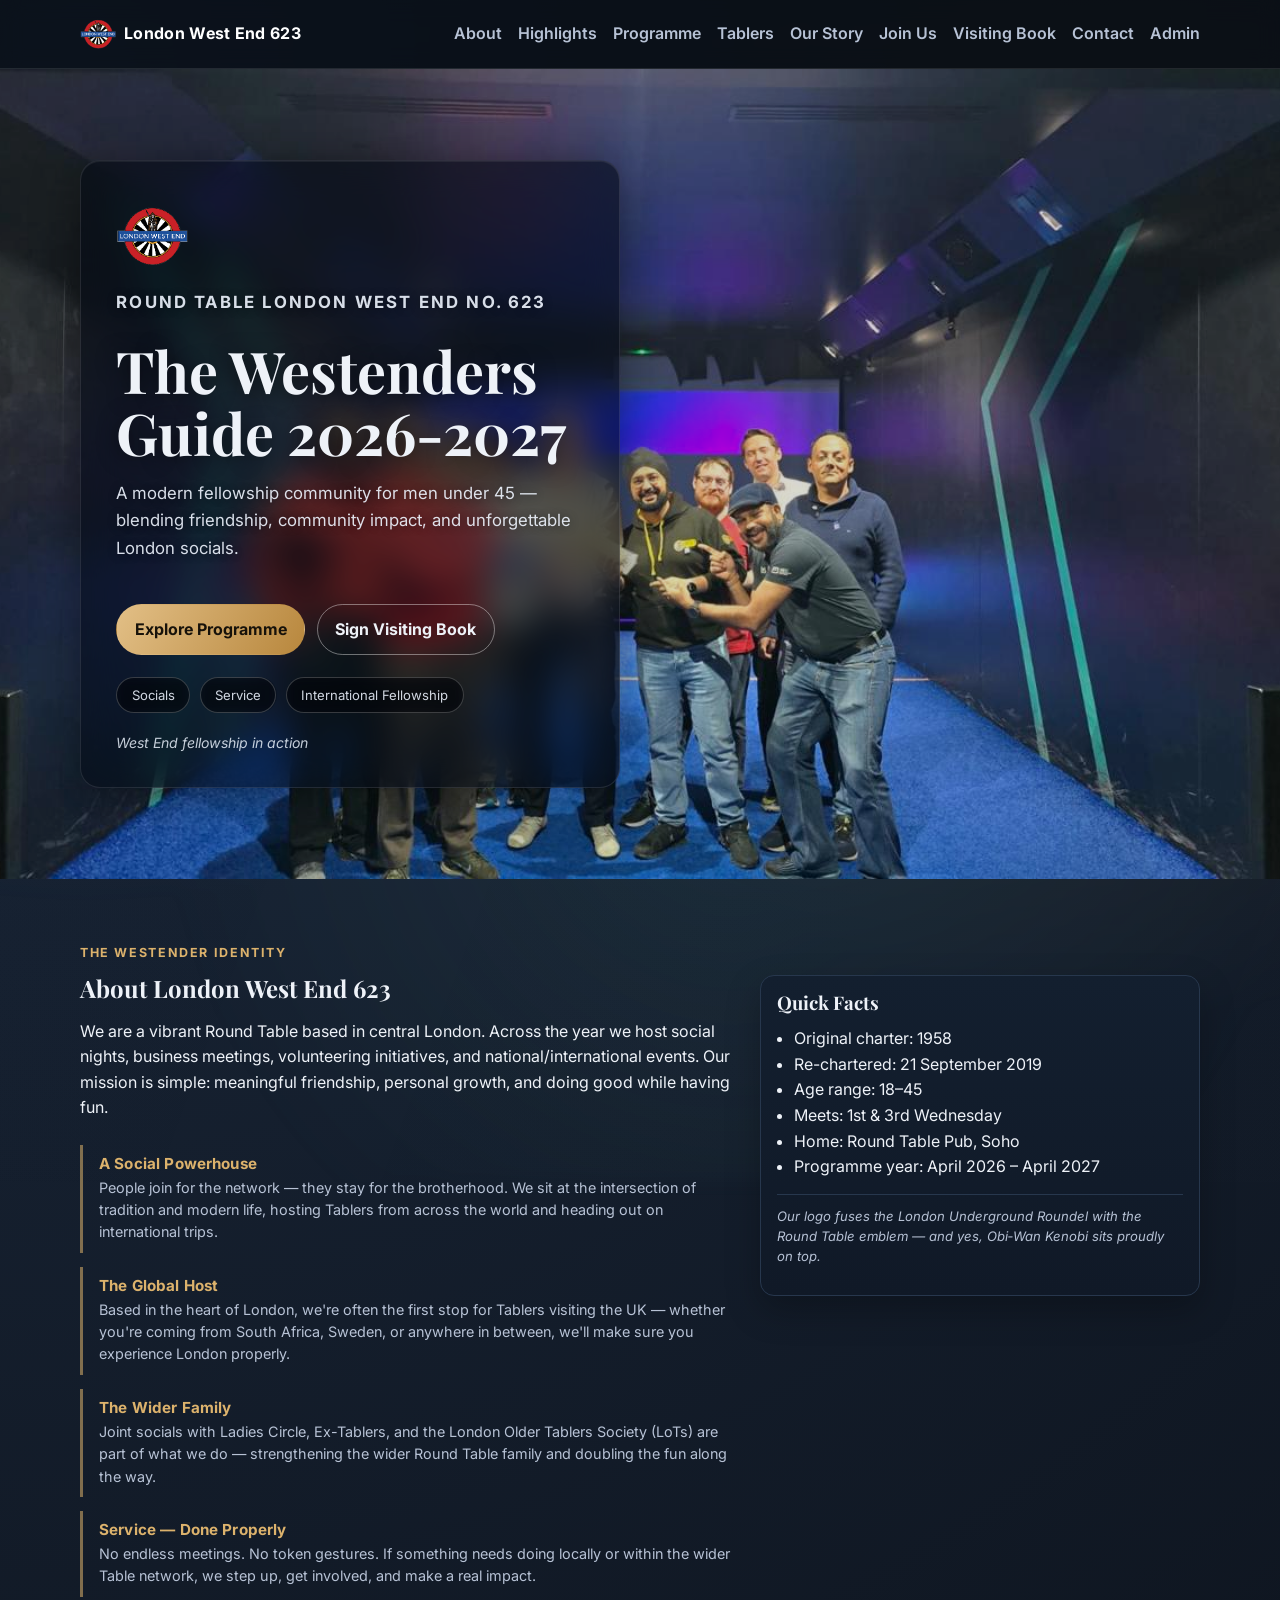
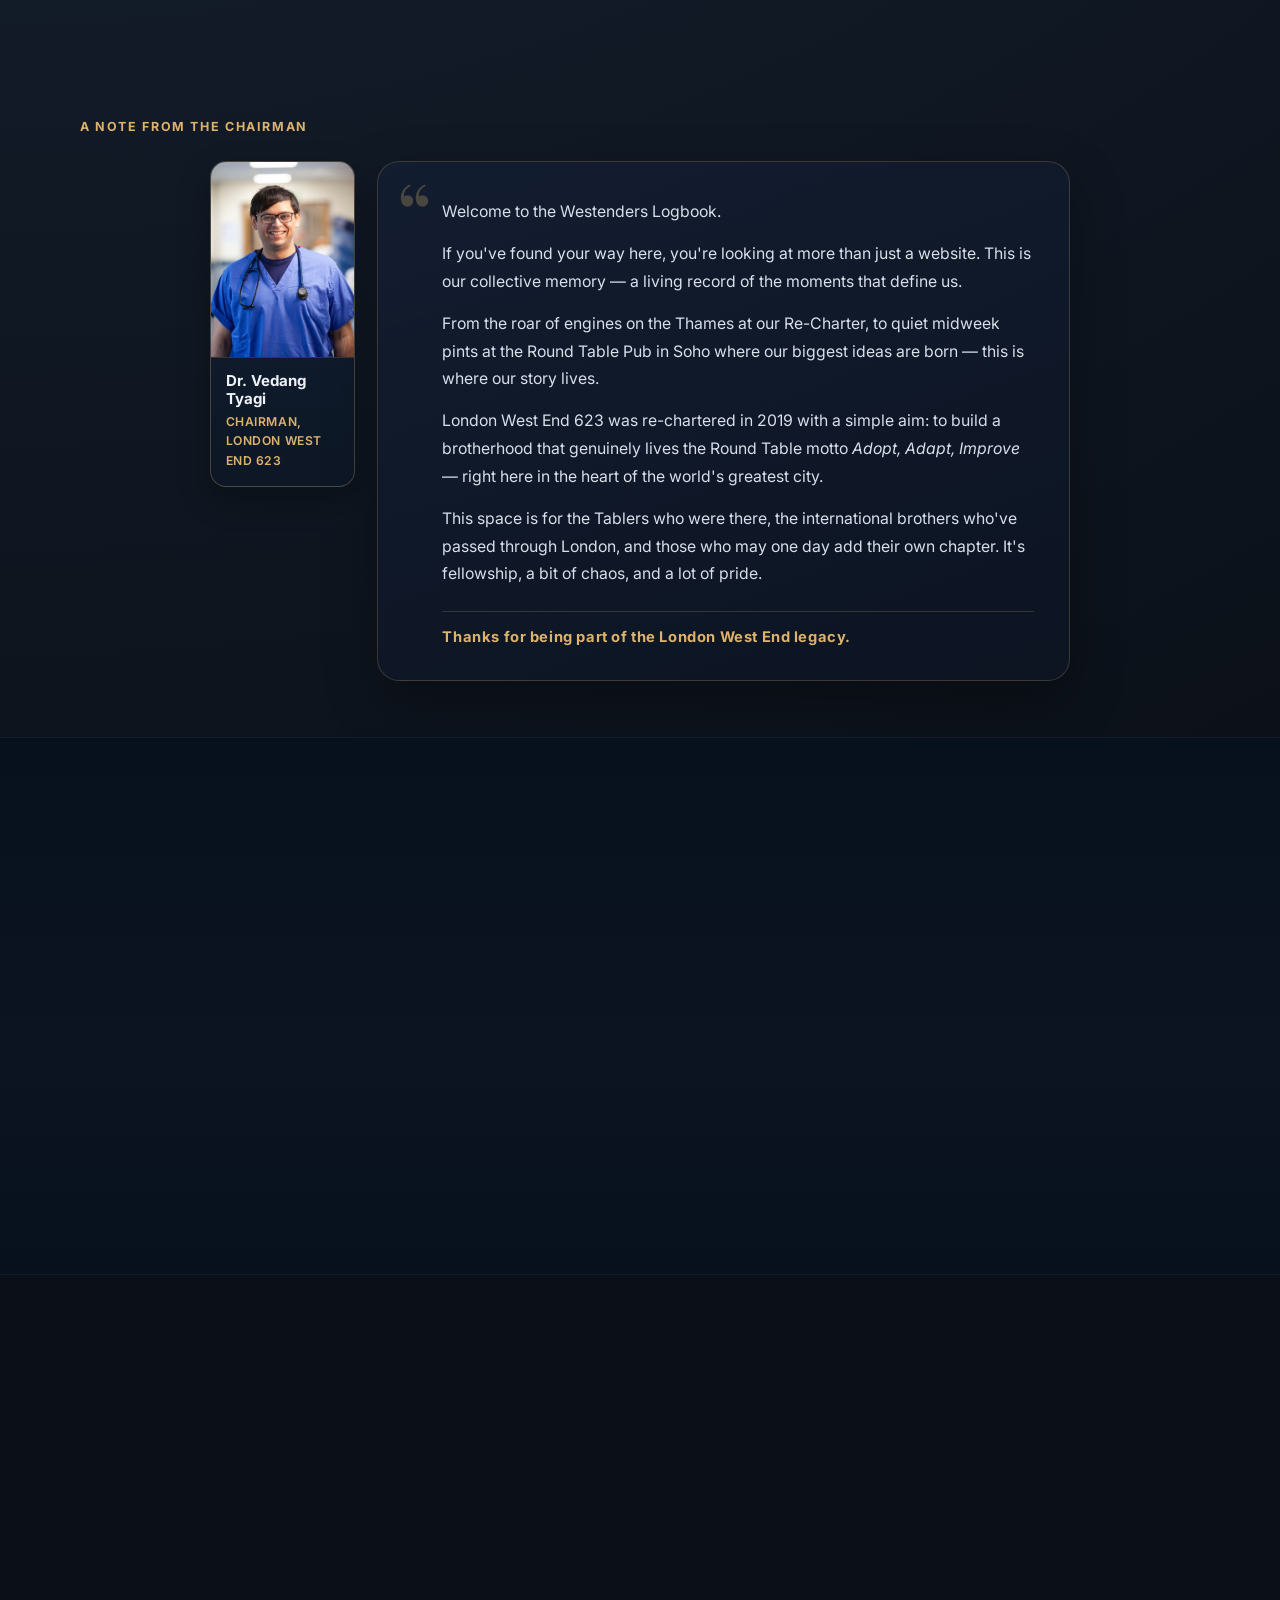
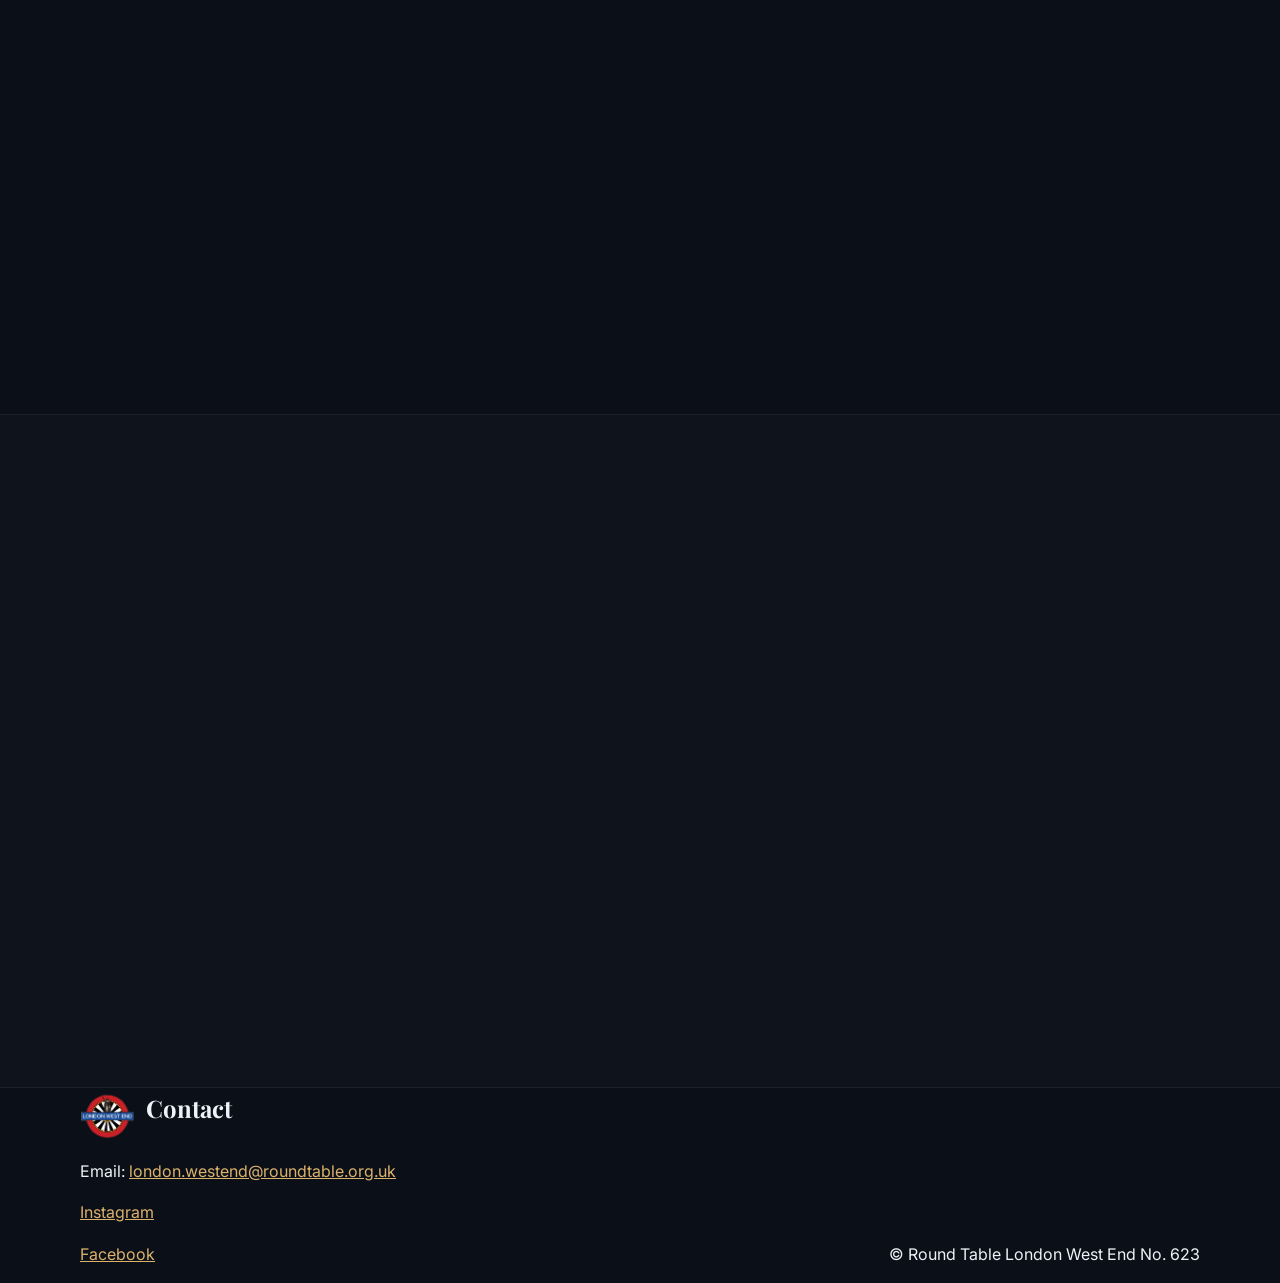
==== commit 33b6e7ee: "fix: hard-code chairman portrait height to 195px, remove conflicting HTML height attribute" ====
--- a/index.html
+++ b/index.html
@@ -167,7 +167,6 @@
                 loading="lazy"
                 decoding="async"
                 width="800"
-                height="1000"
               />
               <figcaption>
                 <strong>Dr. Vedang Tyagi</strong>
@@ -282,10 +281,11 @@
             <h2>Join the Table</h2>
             <p>We're not here to fill numbers — but the logbook is always open to the right people.</p>
             <p>If you're aged 18–45 and based in London, come and see what we're about. No pressure. No hard sell. It usually starts with a drink and goes from there.</p>
-            <div class="hero-actions">
-              <a class="btn btn-primary" href="mailto:london.westend@roundtable.org.uk">Get in Touch</a>
+            <div class="hero-actions join-actions">
+              <a class="btn btn-primary btn-join-primary" href="#contact">Start the Conversation</a>
               <a class="btn btn-secondary" href="https://www.instagram.com/rtlondonwestend?igsh=MTV6b2VrYTR6enh6bg==" target="_blank" rel="noreferrer">Follow on Instagram</a>
             </div>
+            <p class="join-fallback">Prefer email? <a href="mailto:london.westend@roundtable.org.uk">london.westend@roundtable.org.uk</a></p>
           </div>
         </div>
       </section>
--- a/styles.css
+++ b/styles.css
@@ -133,7 +133,10 @@
   height: 72px;
   object-fit: contain;
   margin-bottom: 1.1rem;
-  filter: drop-shadow(0 3px 12px rgba(0,0,0,0.5));
+  opacity: 1;
+  transition: opacity .3s ease;
+  transform: translateY(0);
+  animation: none;
 }
 .eyebrow {
   color: var(--gold);
@@ -458,15 +461,36 @@
 .month-card li { margin-bottom: .4rem; color: #d9e0ec; }
 
 .tablers-grid { display: grid; grid-template-columns: repeat(auto-fit, minmax(250px,1fr)); gap: .9rem; }
-.tabler-card { padding: 0; background: transparent; border: none; box-shadow: none; perspective: 1200px; min-height: 360px;
+/* Desktop tabler cards — no 3D flip; bio slides in below photo on hover */
+.tabler-card {
+  padding: 0; background: transparent; border: none; box-shadow: none;
   animation: rise .6s ease both;
 }
-.tabler-card:not(.tabler-mobile) { cursor: pointer; }
+.tabler-card:not(.tabler-mobile) {
+  cursor: pointer;
+  background: linear-gradient(180deg, #131f2f, #101927);
+  border: 1px solid var(--line);
+  border-radius: 14px;
+  box-shadow: 0 14px 34px rgb(0 0 0 / 25%);
+  overflow: hidden;
+}
 .tabler-card.tabler-mobile { user-select: none; -webkit-user-select: none; }
 .tabler-card:focus { outline: 2px solid var(--gold); outline-offset: 2px; }
-.tabler-card-inner { position: relative; width: 100%; height: 100%; min-height: 360px; transform-style: preserve-3d; transition: transform .7s ease; }
-.tabler-card:hover .tabler-card-inner,
-.tabler-card:focus-within .tabler-card-inner { transform: rotateY(180deg); }
+
+/* Desktop front panel — normal flow, not 3D */
+.tabler-card:not(.tabler-mobile) .tabler-front {
+  position: relative;
+  inset: auto;
+  backface-visibility: visible;
+  border: none;
+  border-radius: 0;
+  box-shadow: none;
+  background: none;
+  overflow: visible;
+  padding: .9rem .9rem 0;
+}
+
+/* Mobile front panel — used for expand/collapse layout */
 .tabler-front,
 .tabler-back {
   position: absolute; inset: 0; border-radius: 14px; border: 1px solid var(--line);
@@ -480,12 +504,46 @@
   overflow: visible;
   box-shadow: none;
 }
-.tabler-front img { width: 100%; aspect-ratio: 3 / 4; object-fit: cover; object-position: center 25%; border-radius: 10px; margin-bottom: .7rem; }
-.tabler-card:not(.tabler-mobile) .tabler-front img {
+
+/* Portrait — monochrome-gold default, full colour on desktop card hover */
+.tabler-front img {
+  width: 100%;
   aspect-ratio: 4 / 5;
-  max-height: 56%;
-}
-.tabler-back { transform: rotateY(180deg); display: grid; align-content: center; gap: .5rem; }
+  object-fit: cover;
+  object-position: center 22%;
+  border-radius: 10px;
+  margin-bottom: .7rem;
+  filter: grayscale(1) sepia(.65) hue-rotate(342deg) saturate(.95) contrast(1.02) brightness(.95);
+  transition: filter .4s ease;
+}
+.tabler-card:not(.tabler-mobile):hover .tabler-front img,
+.tabler-card:not(.tabler-mobile):focus-within .tabler-front img,
+.tabler-mobile.is-open .tabler-front img {
+  filter: none;
+}
+
+/* Desktop bio slide-in panel */
+.tabler-bio-panel {
+  max-height: 0;
+  overflow: hidden;
+  opacity: 0;
+  padding: 0 .9rem;
+  transition: max-height .44s ease, opacity .34s ease, padding .34s ease;
+}
+.tabler-bio-panel p {
+  margin: 0;
+  font-size: .88rem;
+  line-height: 1.6;
+  color: var(--muted);
+  padding-bottom: .15rem;
+}
+.tabler-card:not(.tabler-mobile):hover .tabler-bio-panel,
+.tabler-card:not(.tabler-mobile):focus-within .tabler-bio-panel {
+  max-height: 280px;
+  opacity: 1;
+  padding: .45rem .9rem .9rem;
+}
+
 .tabler-card h3 { margin-bottom: .2rem; font-size: 1.25rem; }
 .tabler-card .title { color: var(--gold); font-weight: 600; margin-bottom: .4rem; }
 .tabler-card p { color: var(--muted); margin: 0; }
@@ -965,7 +1023,7 @@
 .stagger > *:nth-child(n+9){ transition-delay: .64s;  }
 @media (prefers-reduced-motion: reduce) {
   .reveal, .btn, .gallery-event-photo img, .tabler-card-inner,
-  .gallery-photo-item--new, body::before, body::after {
+  .gallery-photo-item--new, .timeline-item, body::before, body::after {
     transition: none !important;
     animation: none !important;
     opacity: 1 !important;
@@ -1068,28 +1126,28 @@
 #chairman { padding: 3.5rem 0; }
 .chairman-layout {
   margin: 1.5rem auto 0;
-  max-width: 980px;
-  display: grid;
-  grid-template-columns: minmax(200px, 230px) minmax(0, 1fr);
-  gap: 1.35rem;
+  max-width: 860px;
+  display: grid;
+  grid-template-columns: 145px minmax(0, 1fr);
+  gap: 1.4rem;
   align-items: start;
 }
 .chairman-profile {
   margin: 0;
-  width: min(230px, 100%);
+  width: 145px;
   justify-self: start;
   border: 1px solid rgba(220, 178, 108, 0.28);
-  border-radius: 20px;
+  border-radius: 16px;
   overflow: hidden;
   background: linear-gradient(180deg, #122033, #0f1b2c 52%, #0d1725);
-  box-shadow: 0 18px 44px rgb(0 0 0 / 30%);
+  box-shadow: 0 12px 32px rgb(0 0 0 / 28%);
 }
 .chairman-profile img {
   display: block;
   width: 100%;
-  aspect-ratio: 4 / 5;
+  height: 195px;
   object-fit: cover;
-  object-position: center 18%;
+  object-position: center 12%;
 }
 .chairman-profile figcaption {
   display: grid;
@@ -1232,6 +1290,12 @@
 }
 .history-achievements li::marker { color: var(--gold); }
 
+@media (hover: none), (pointer: coarse) {
+  .tabler-front img {
+    filter: none;
+  }
+}
+
 /* ---- Join Section ---- */
 .join-card {
   max-width: 680px;
@@ -1273,9 +1337,9 @@
     gap: .9rem;
   }
   .chairman-profile {
-    width: min(220px, 100%);
+    width: min(145px, 100%);
     justify-self: center;
-    border-radius: 18px;
+    border-radius: 14px;
   }
   .chairman-note {
     padding: 1.55rem 1.05rem 1.3rem 1.2rem;
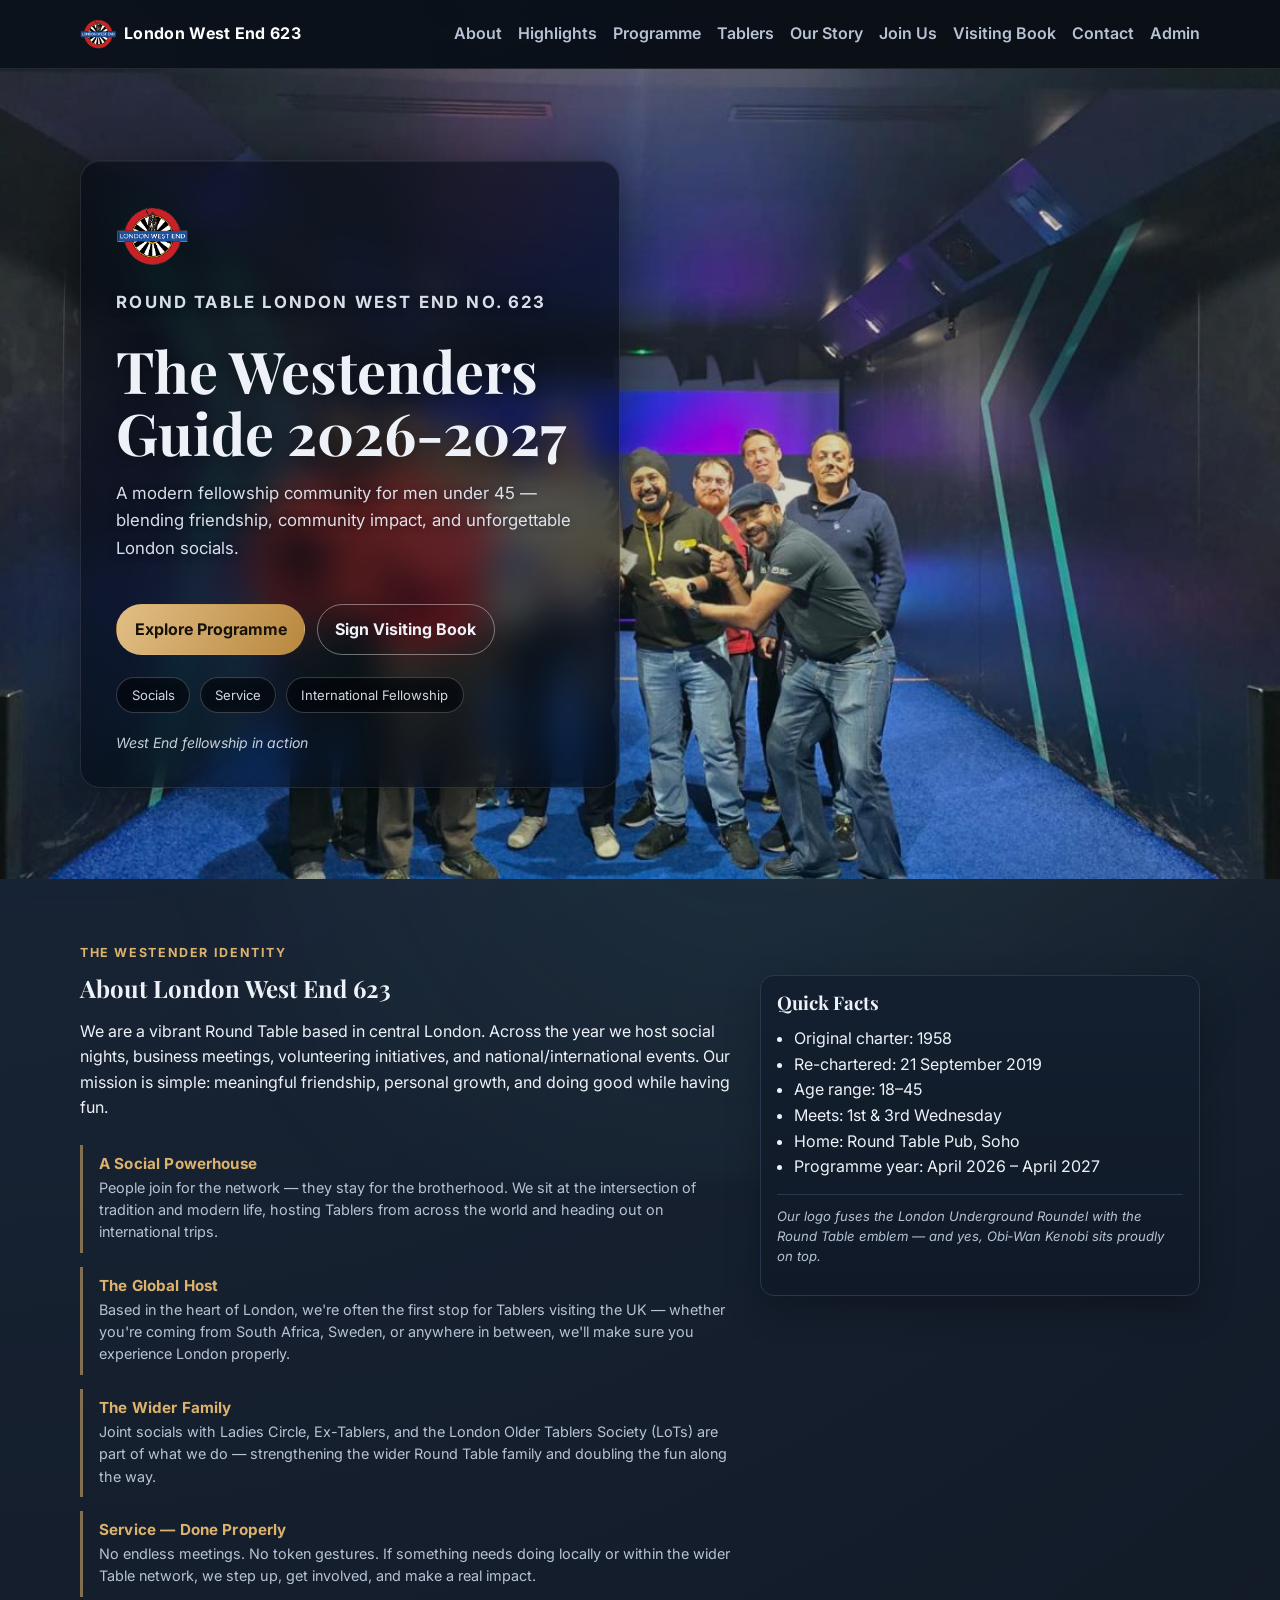
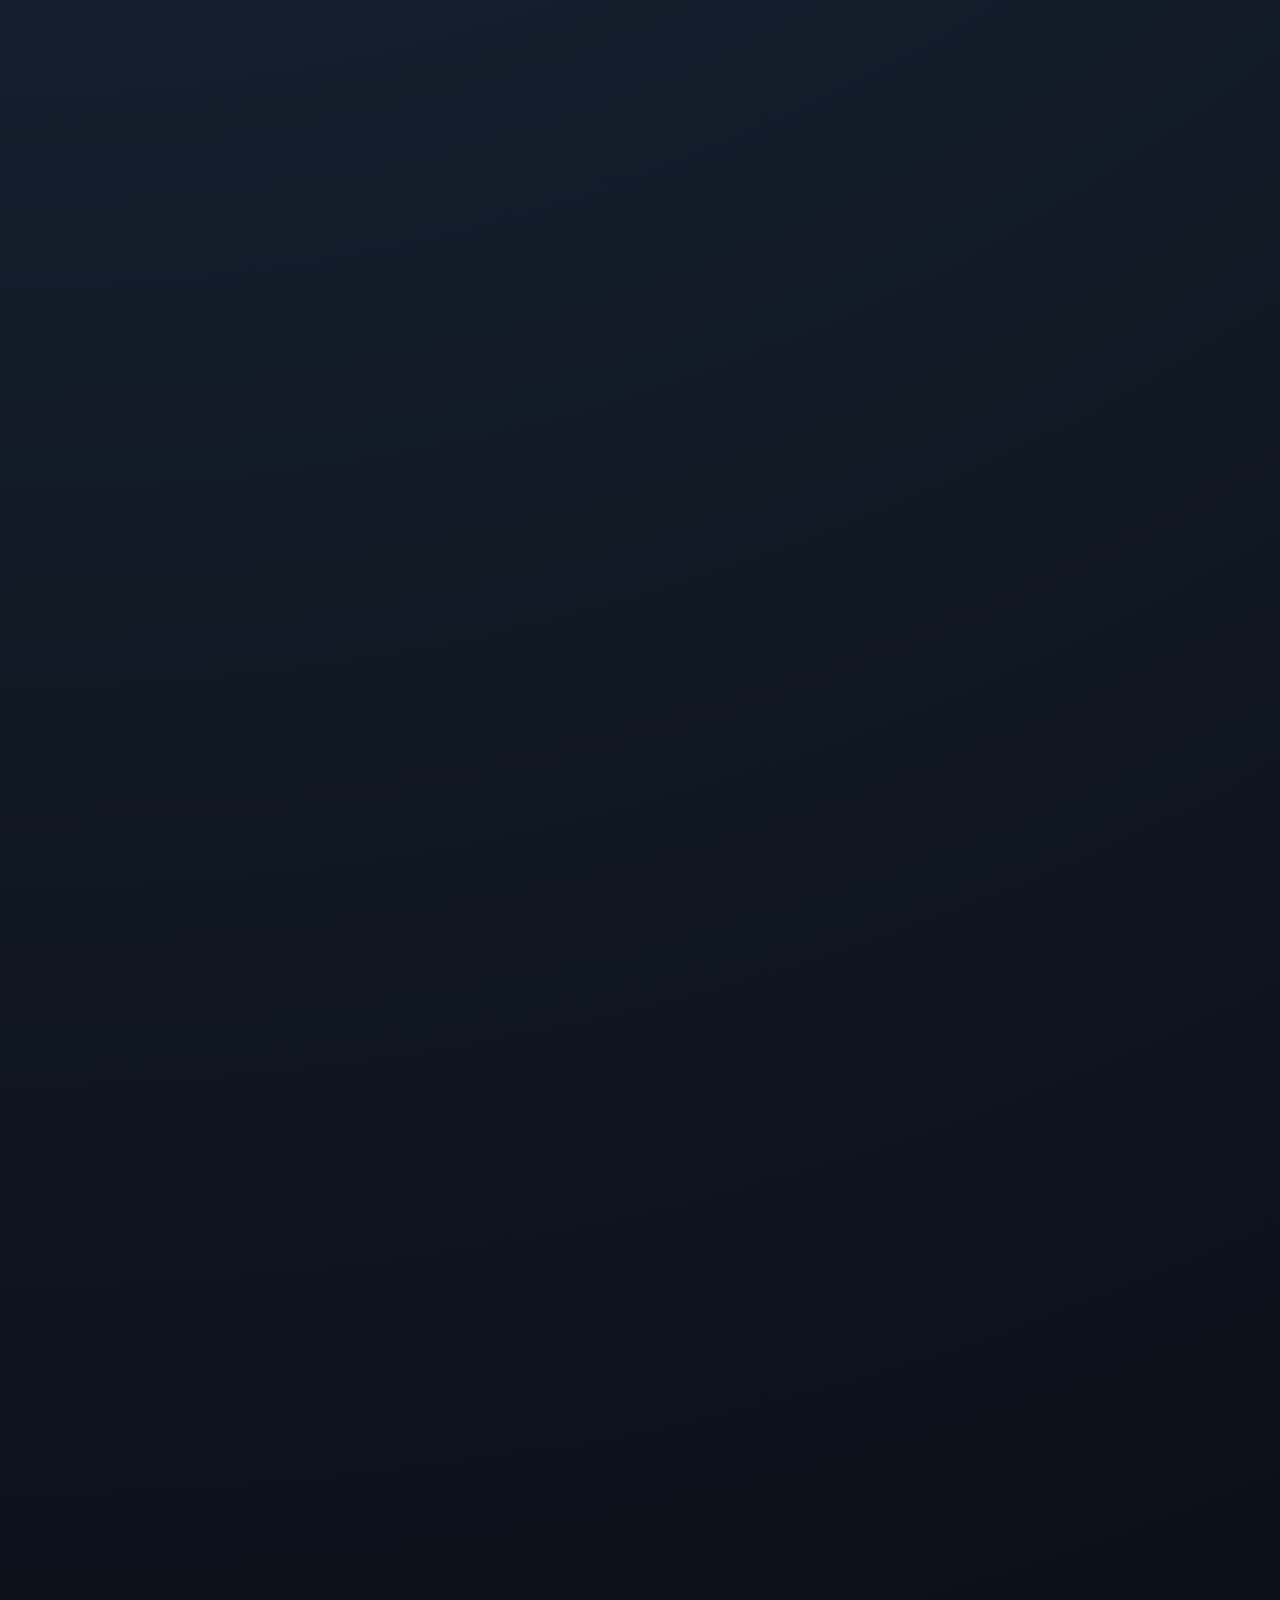
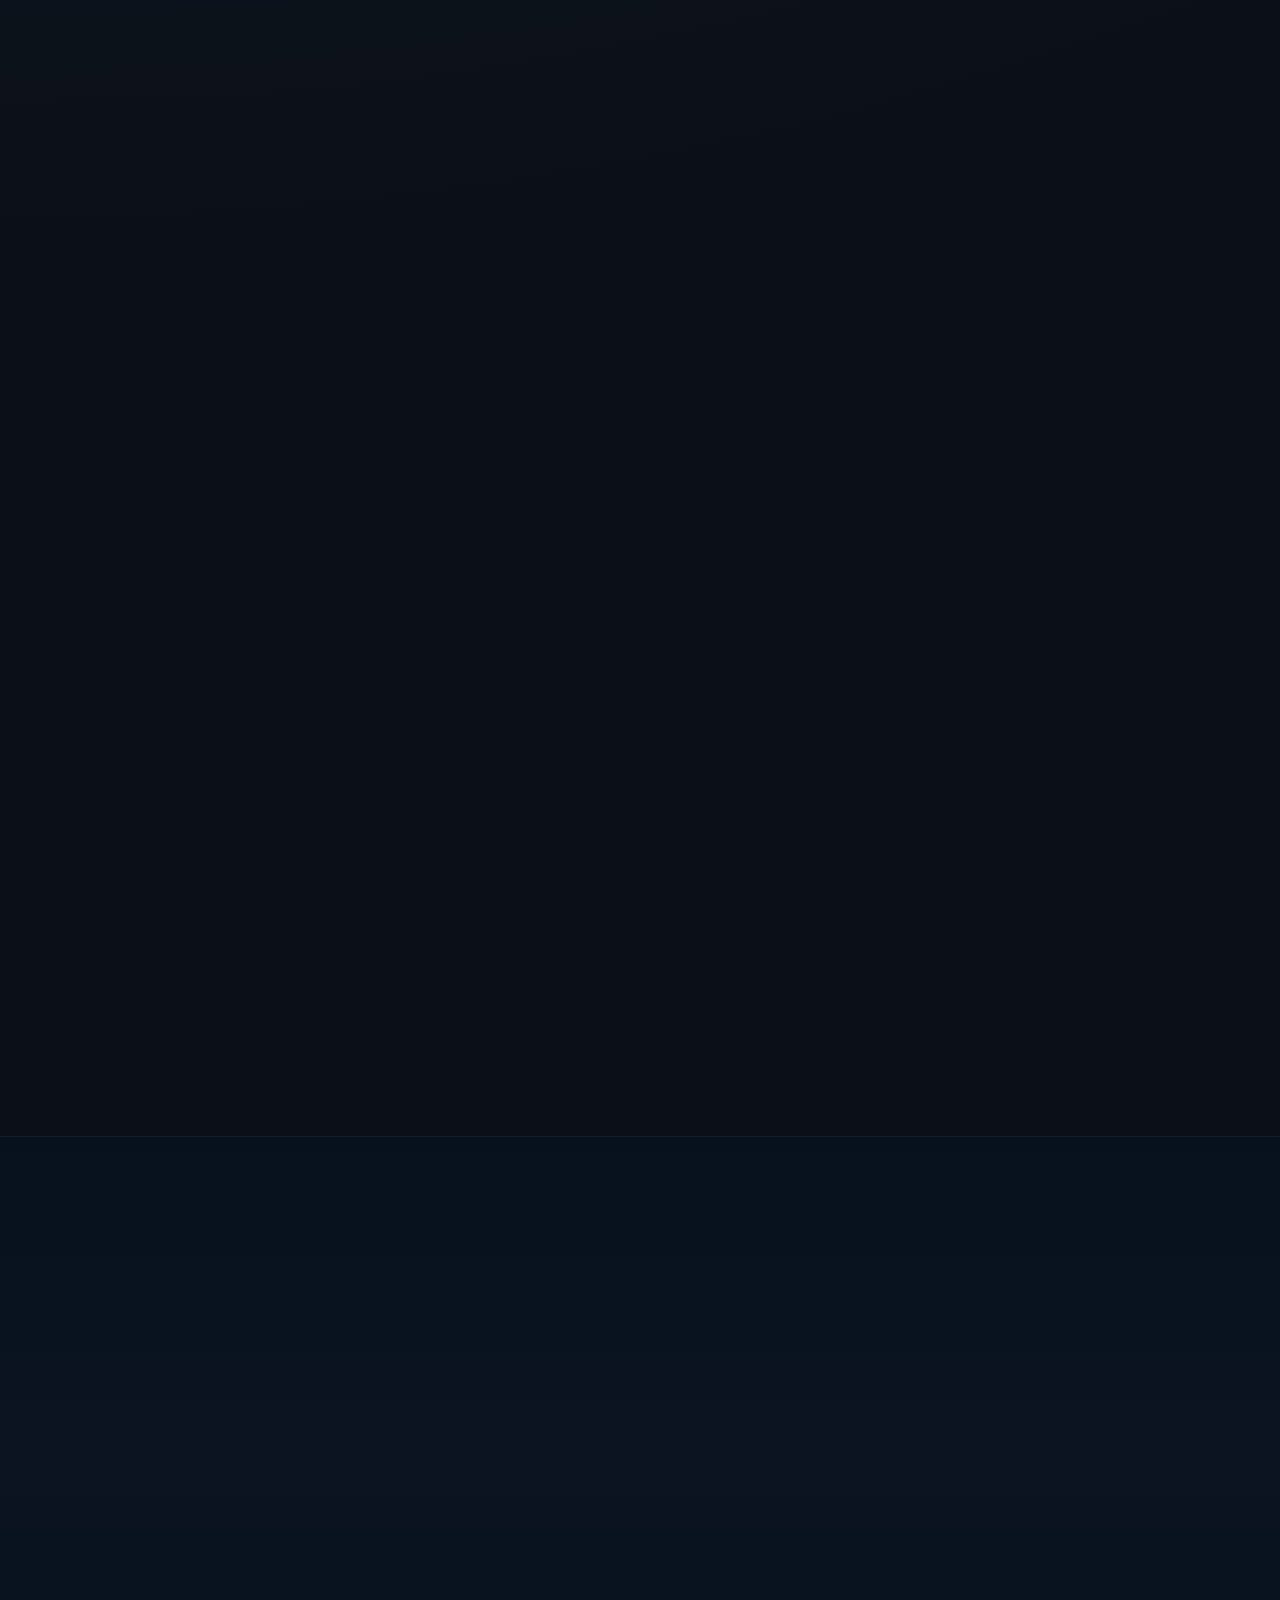
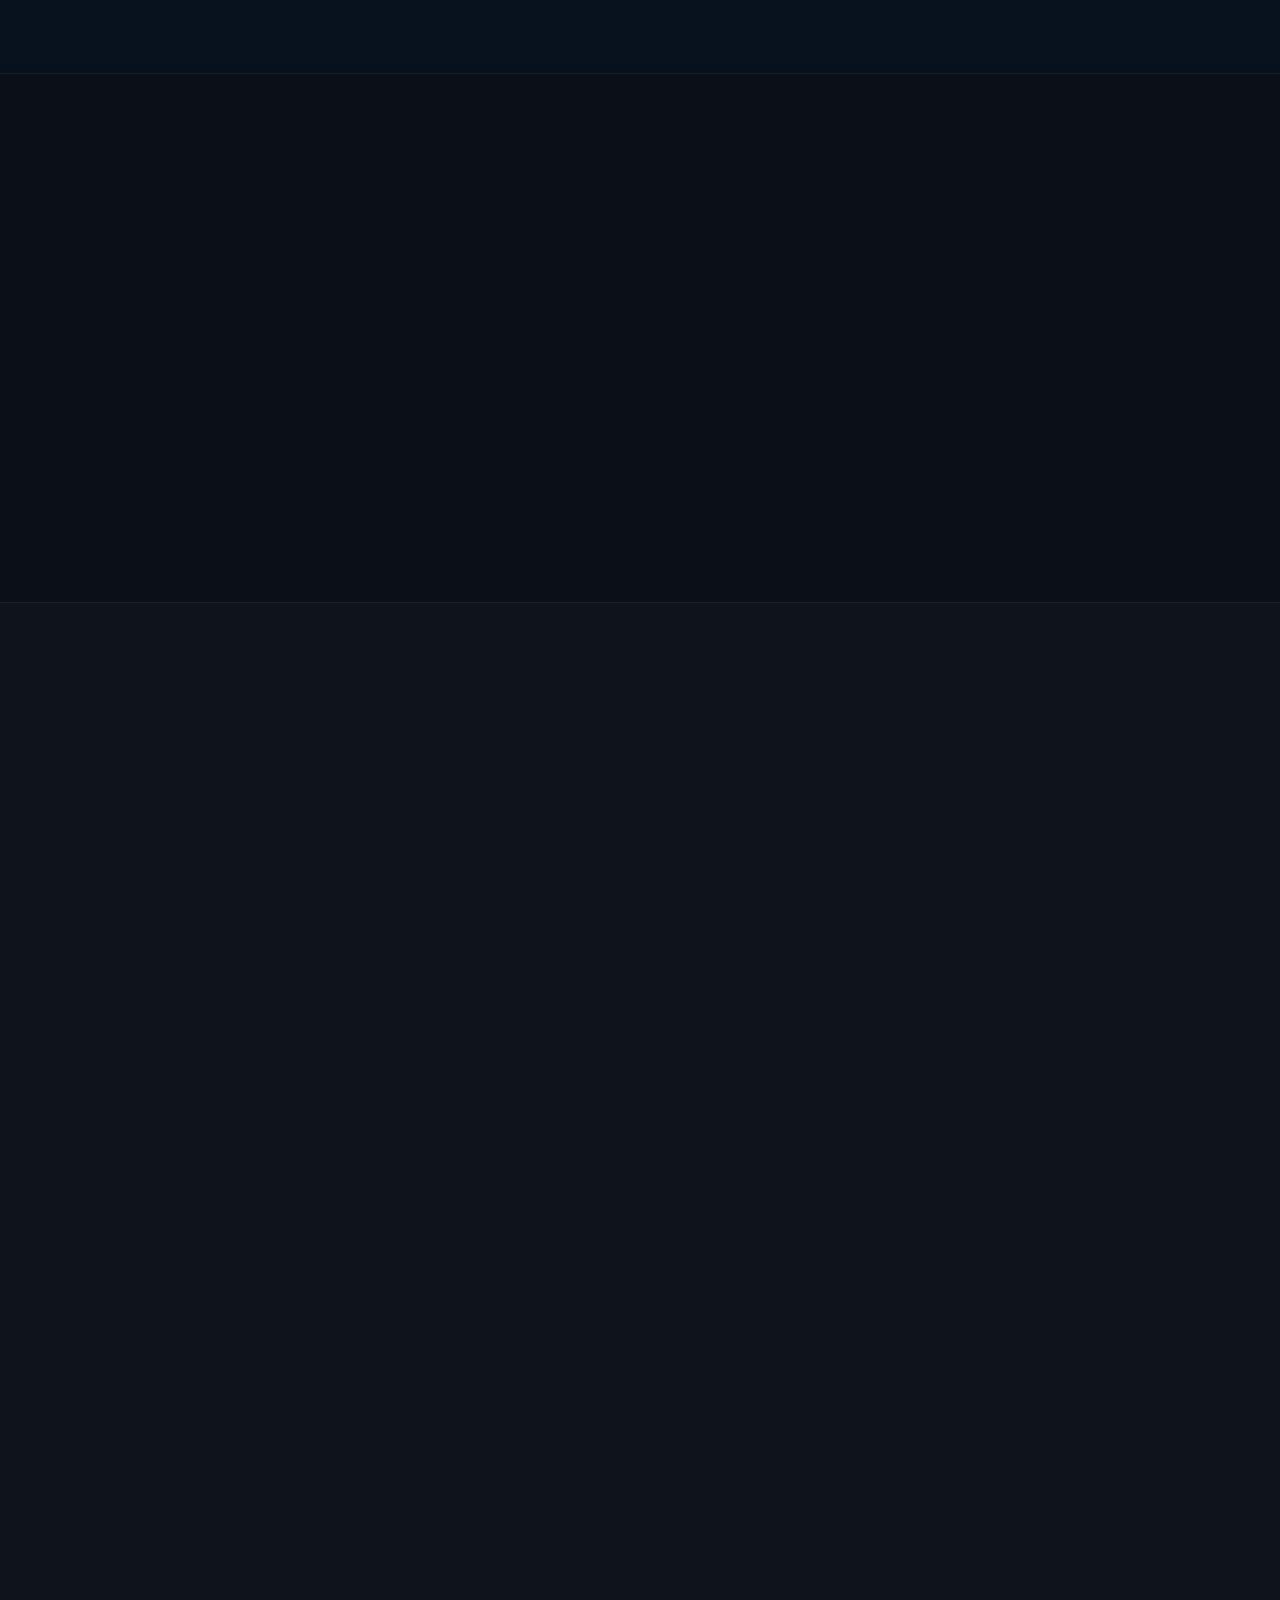
==== commit d17fc001: "feat(gdpr): add comprehensive privacy policy page - Create privacy.html with 10 GDPR Article 13 sect" ====
--- a/index.html
+++ b/index.html
@@ -359,6 +359,7 @@
           <p>Email: <a href="mailto:london.westend@roundtable.org.uk">london.westend@roundtable.org.uk</a></p>
           <p><a href="https://www.instagram.com/rtlondonwestend?igsh=MTV6b2VrYTR6enh6bg==" target="_blank" rel="noreferrer">Instagram</a></p>
           <p><a href="https://www.facebook.com/share/1DAJHdvB5D/?mibextid=wwXIfr" target="_blank" rel="noreferrer">Facebook</a></p>
+          <p><a href="privacy.html">Privacy Policy</a></p>
         </div>
         <p>© Round Table London West End No. 623</p>
       </div>
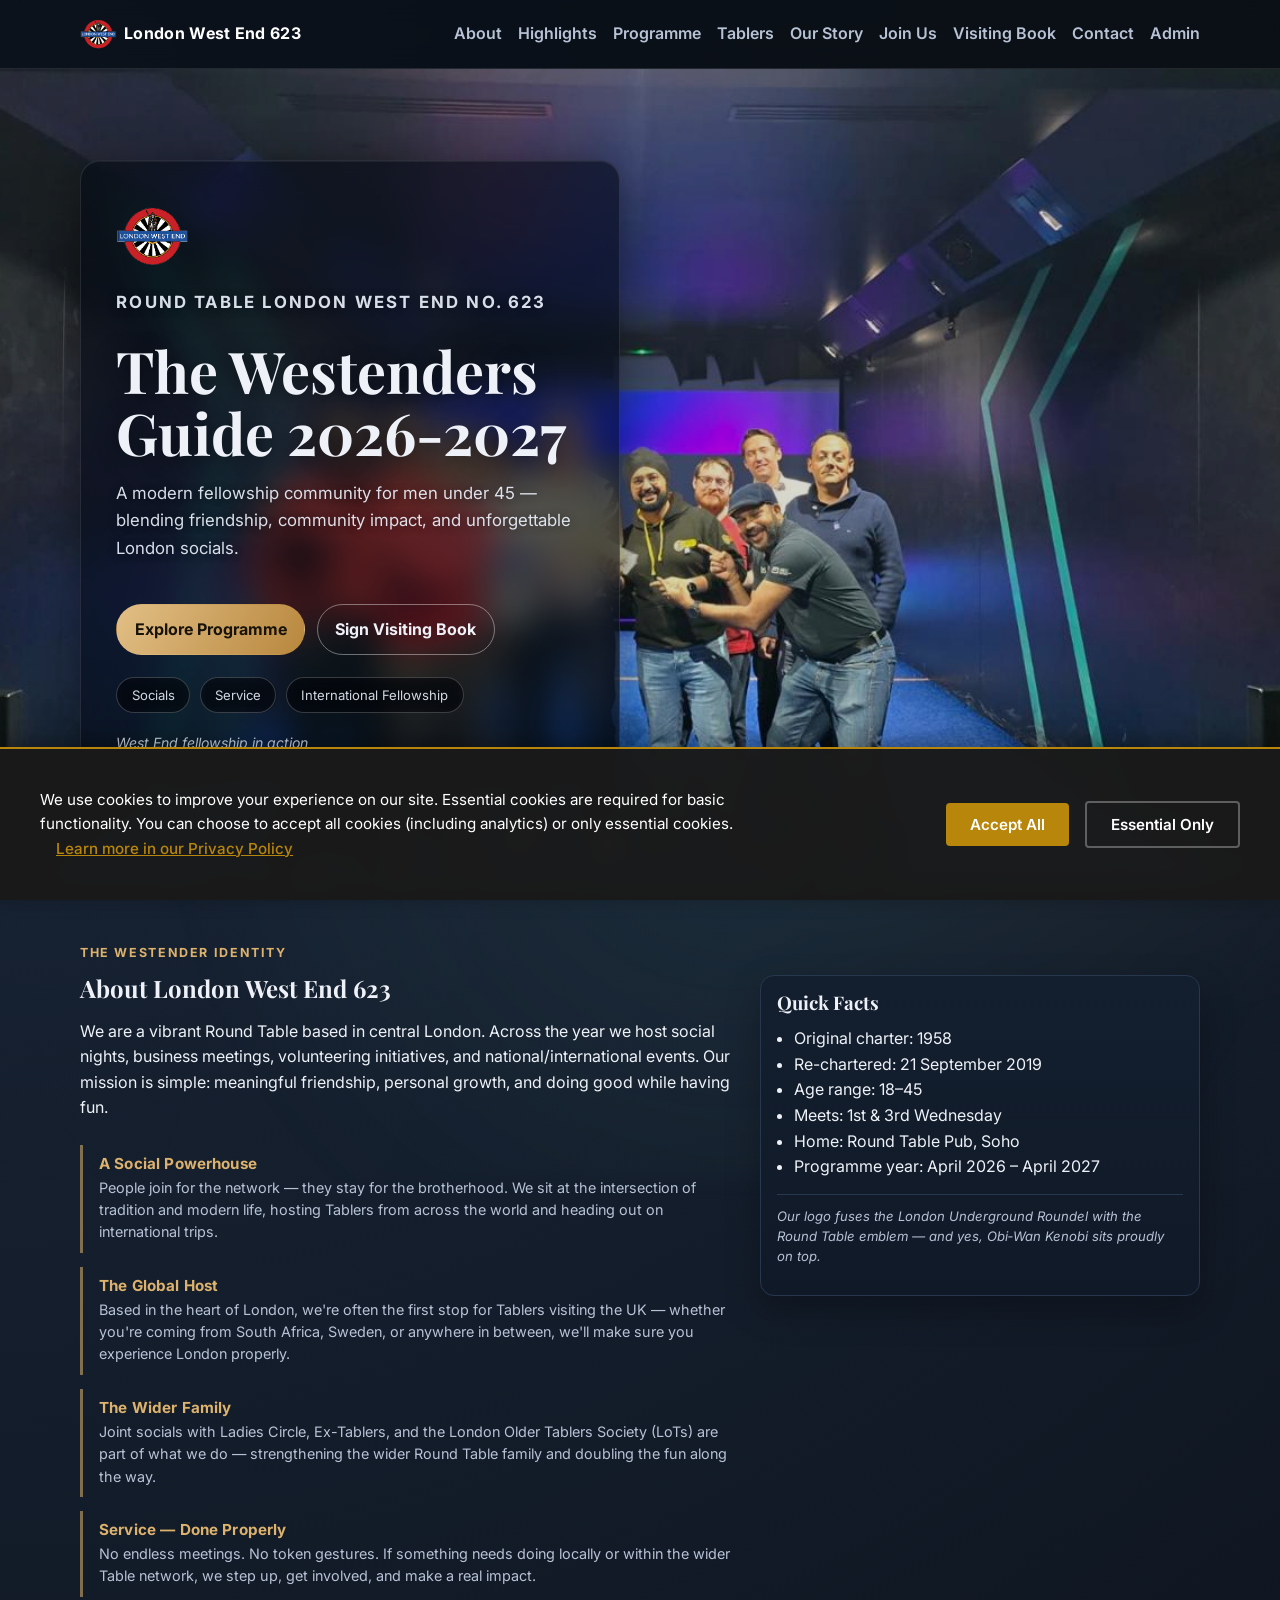
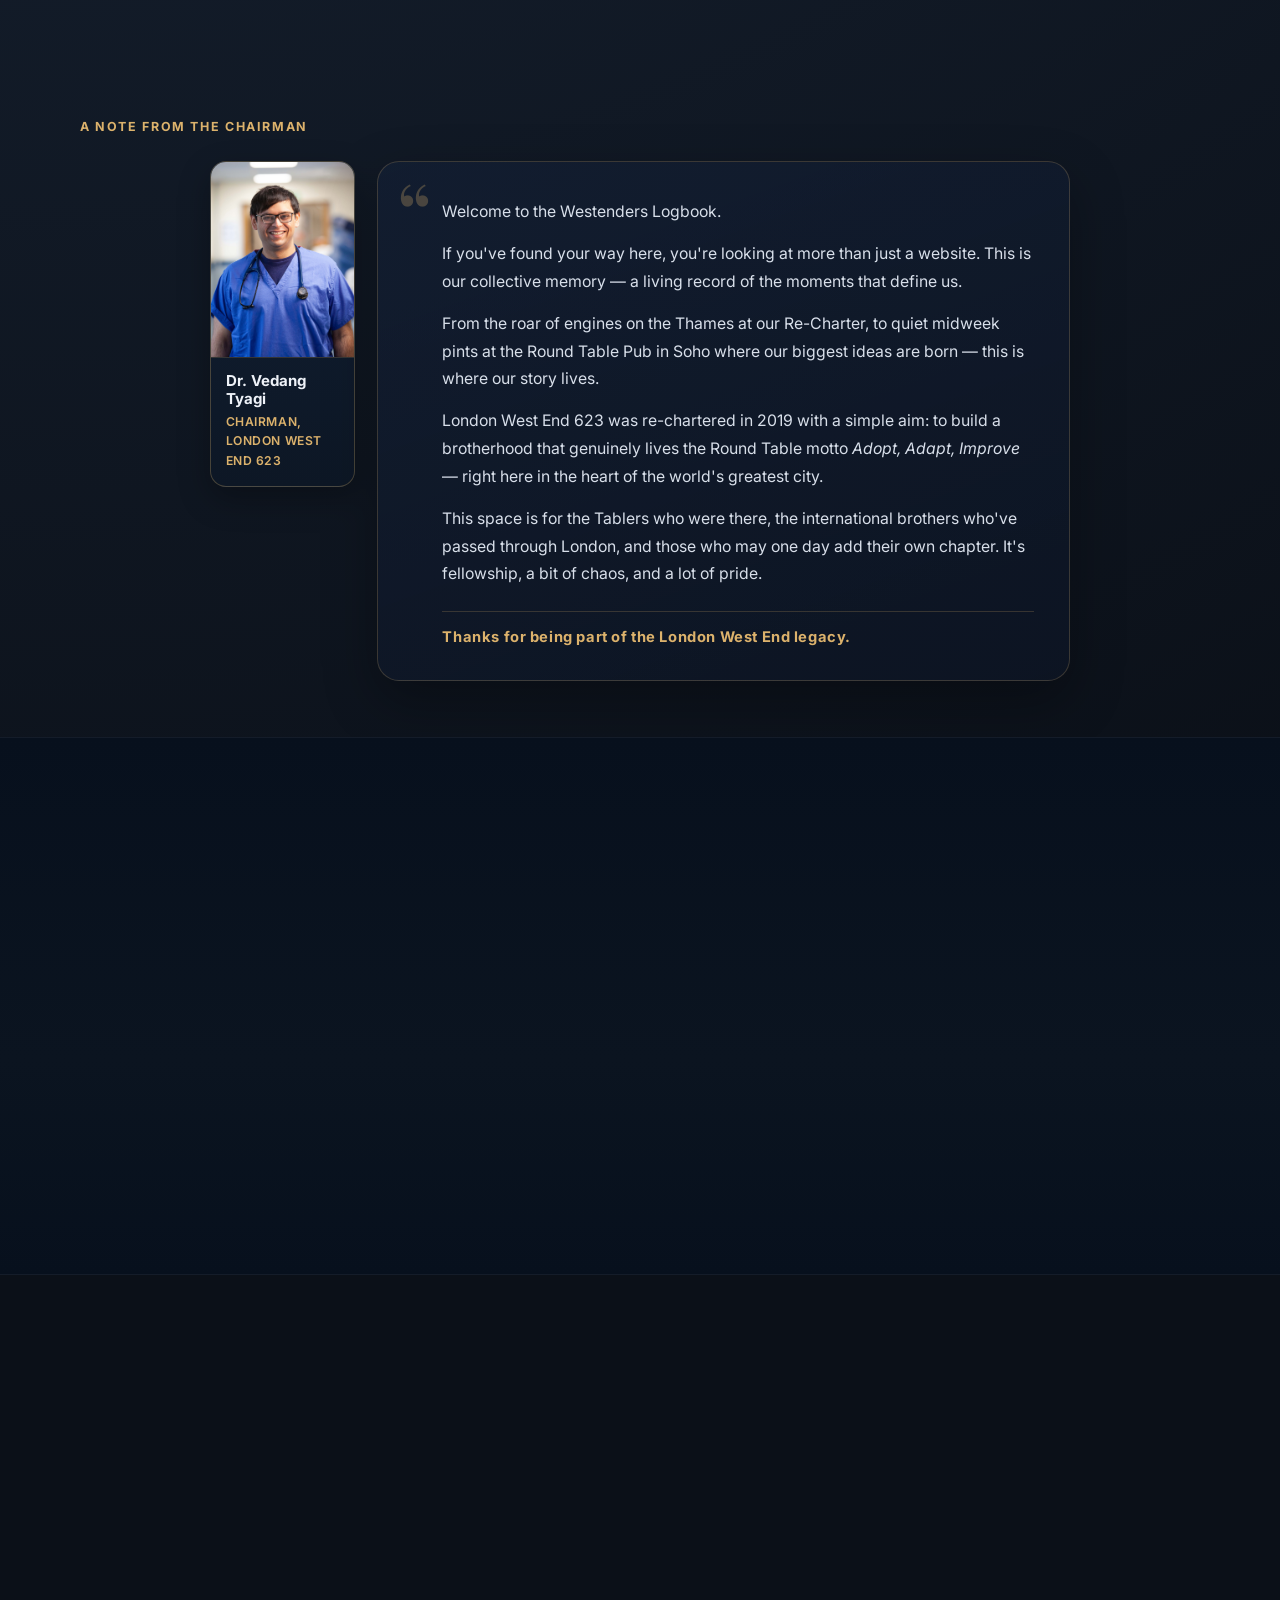
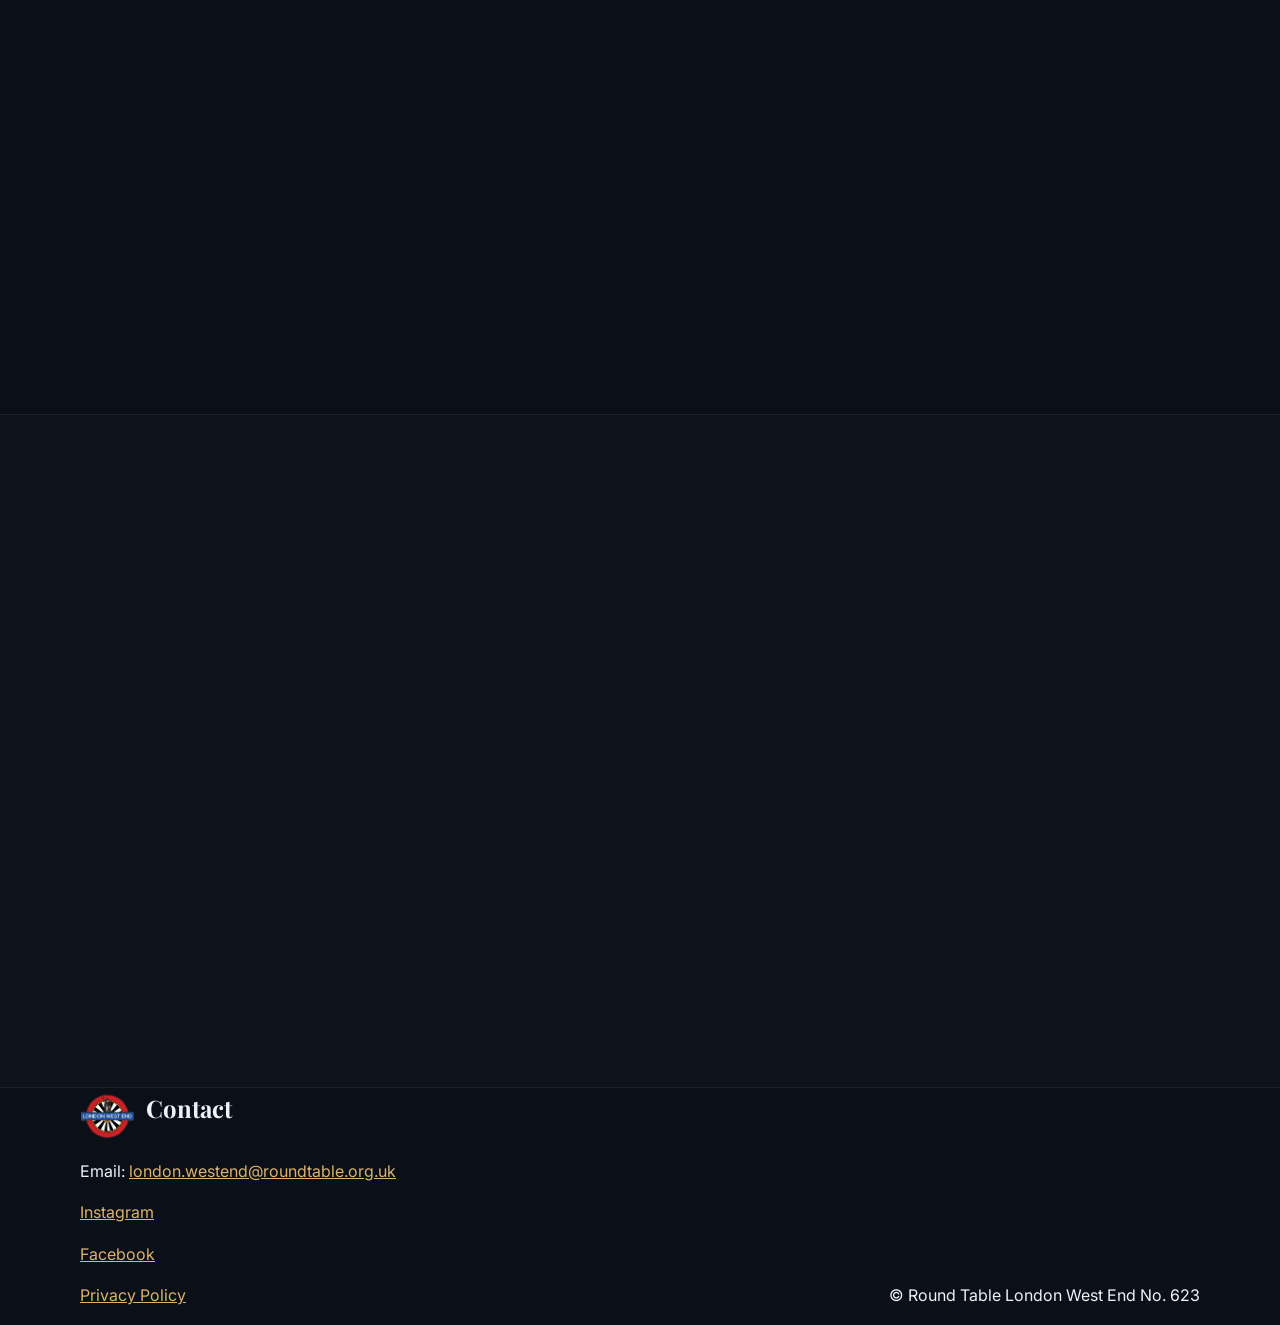
==== commit d4f6e995: "feat(gdpr): implement cookie consent banner with audit logging Implements GDPR-compliant cookie cons" ====
--- a/index.html
+++ b/index.html
@@ -65,6 +65,7 @@
       rel="stylesheet"
     />
     <link rel="stylesheet" href="styles.css" />
+    <link rel="stylesheet" href="css/cookie-consent.css" />
   </head>
   <body>
     <header class="site-header">
@@ -365,9 +366,27 @@
       </div>
     </footer>
 
+    <!-- Cookie Consent Banner -->
+    <div id="cookie-consent-banner" class="hidden">
+      <div class="cookie-consent-container">
+        <div class="cookie-consent-text">
+          <p>
+            We use cookies to improve your experience on our site. Essential cookies are required for basic functionality.
+            You can choose to accept all cookies (including analytics) or only essential cookies.
+            <a href="privacy.html" class="btn-learn-more">Learn more in our Privacy Policy</a>
+          </p>
+        </div>
+        <div class="cookie-consent-actions">
+          <button id="accept-all-cookies" class="cookie-consent-btn btn-accept-all">Accept All</button>
+          <button id="accept-essential-only" class="cookie-consent-btn btn-essential-only">Essential Only</button>
+        </div>
+      </div>
+    </div>
+
     <script src="https://cdn.jsdelivr.net/npm/@supabase/supabase-js@2/dist/umd/supabase.min.js"></script>
     <script src="supabase-config.js"></script>
     <script src="supabase-client.js"></script>
+    <script src="js/cookie-consent.js"></script>
     <script src="script.js"></script>
   </body>
 </html>
--- a/css/cookie-consent.css
+++ b/css/cookie-consent.css
@@ -0,0 +1,183 @@
+/**
+ * Cookie Consent Banner Styles
+ * GDPR-compliant consent banner with slide-up animation
+ */
+
+#cookie-consent-banner {
+  position: fixed;
+  bottom: 0;
+  left: 0;
+  right: 0;
+  background: rgba(26, 26, 26, 0.98);
+  backdrop-filter: blur(10px);
+  color: #fff;
+  padding: 1.5rem;
+  box-shadow: 0 -4px 20px rgba(0, 0, 0, 0.3);
+  z-index: 9999;
+  transform: translateY(100%);
+  transition: transform 0.4s cubic-bezier(0.25, 0.46, 0.45, 0.94);
+  border-top: 2px solid #B8860B; /* Gold branding */
+}
+
+#cookie-consent-banner.visible {
+  transform: translateY(0);
+}
+
+#cookie-consent-banner.hidden {
+  transform: translateY(100%);
+  pointer-events: none;
+}
+
+.cookie-consent-container {
+  max-width: 1200px;
+  margin: 0 auto;
+  display: flex;
+  flex-direction: column;
+  gap: 1rem;
+}
+
+.cookie-consent-text {
+  font-size: 0.95rem;
+  line-height: 1.6;
+  margin: 0;
+}
+
+.cookie-consent-text a {
+  color: #B8860B;
+  text-decoration: underline;
+  transition: color 0.2s ease;
+}
+
+.cookie-consent-text a:hover {
+  color: #DAA520;
+}
+
+.cookie-consent-actions {
+  display: flex;
+  gap: 1rem;
+  flex-wrap: wrap;
+  align-items: center;
+}
+
+.cookie-consent-btn {
+  padding: 0.75rem 1.5rem;
+  border: none;
+  border-radius: 4px;
+  font-size: 0.95rem;
+  font-weight: 600;
+  cursor: pointer;
+  transition: all 0.2s ease;
+  font-family: inherit;
+}
+
+.cookie-consent-btn:focus {
+  outline: 2px solid #B8860B;
+  outline-offset: 2px;
+}
+
+.btn-accept-all {
+  background: #B8860B;
+  color: #fff;
+}
+
+.btn-accept-all:hover {
+  background: #DAA520;
+  transform: translateY(-1px);
+  box-shadow: 0 4px 12px rgba(184, 134, 11, 0.3);
+}
+
+.btn-accept-all:active {
+  transform: translateY(0);
+}
+
+.btn-essential-only {
+  background: transparent;
+  color: #fff;
+  border: 2px solid rgba(255, 255, 255, 0.3);
+}
+
+.btn-essential-only:hover {
+  border-color: rgba(255, 255, 255, 0.6);
+  background: rgba(255, 255, 255, 0.1);
+}
+
+.btn-learn-more {
+  background: transparent;
+  color: #B8860B;
+  border: none;
+  text-decoration: underline;
+  padding: 0.75rem 1rem;
+  font-weight: 500;
+}
+
+.btn-learn-more:hover {
+  color: #DAA520;
+}
+
+/* Mobile responsive */
+@media (max-width: 768px) {
+  #cookie-consent-banner {
+    padding: 1rem;
+  }
+
+  .cookie-consent-container {
+    gap: 0.75rem;
+  }
+
+  .cookie-consent-text {
+    font-size: 0.875rem;
+  }
+
+  .cookie-consent-actions {
+    flex-direction: column;
+    width: 100%;
+  }
+
+  .cookie-consent-btn {
+    width: 100%;
+    padding: 0.875rem 1rem;
+    font-size: 0.875rem;
+  }
+}
+
+/* Tablet responsive */
+@media (min-width: 769px) and (max-width: 1024px) {
+  .cookie-consent-container {
+    flex-direction: row;
+    align-items: center;
+    justify-content: space-between;
+  }
+
+  .cookie-consent-text {
+    flex: 1;
+  }
+
+  .cookie-consent-actions {
+    flex-shrink: 0;
+  }
+}
+
+/* Desktop */
+@media (min-width: 1025px) {
+  .cookie-consent-container {
+    flex-direction: row;
+    align-items: center;
+    justify-content: space-between;
+  }
+
+  .cookie-consent-text {
+    flex: 1;
+    max-width: 700px;
+  }
+
+  .cookie-consent-actions {
+    flex-shrink: 0;
+  }
+}
+
+/* Accessibility - reduce motion */
+@media (prefers-reduced-motion: reduce) {
+  #cookie-consent-banner {
+    transition: none;
+  }
+}
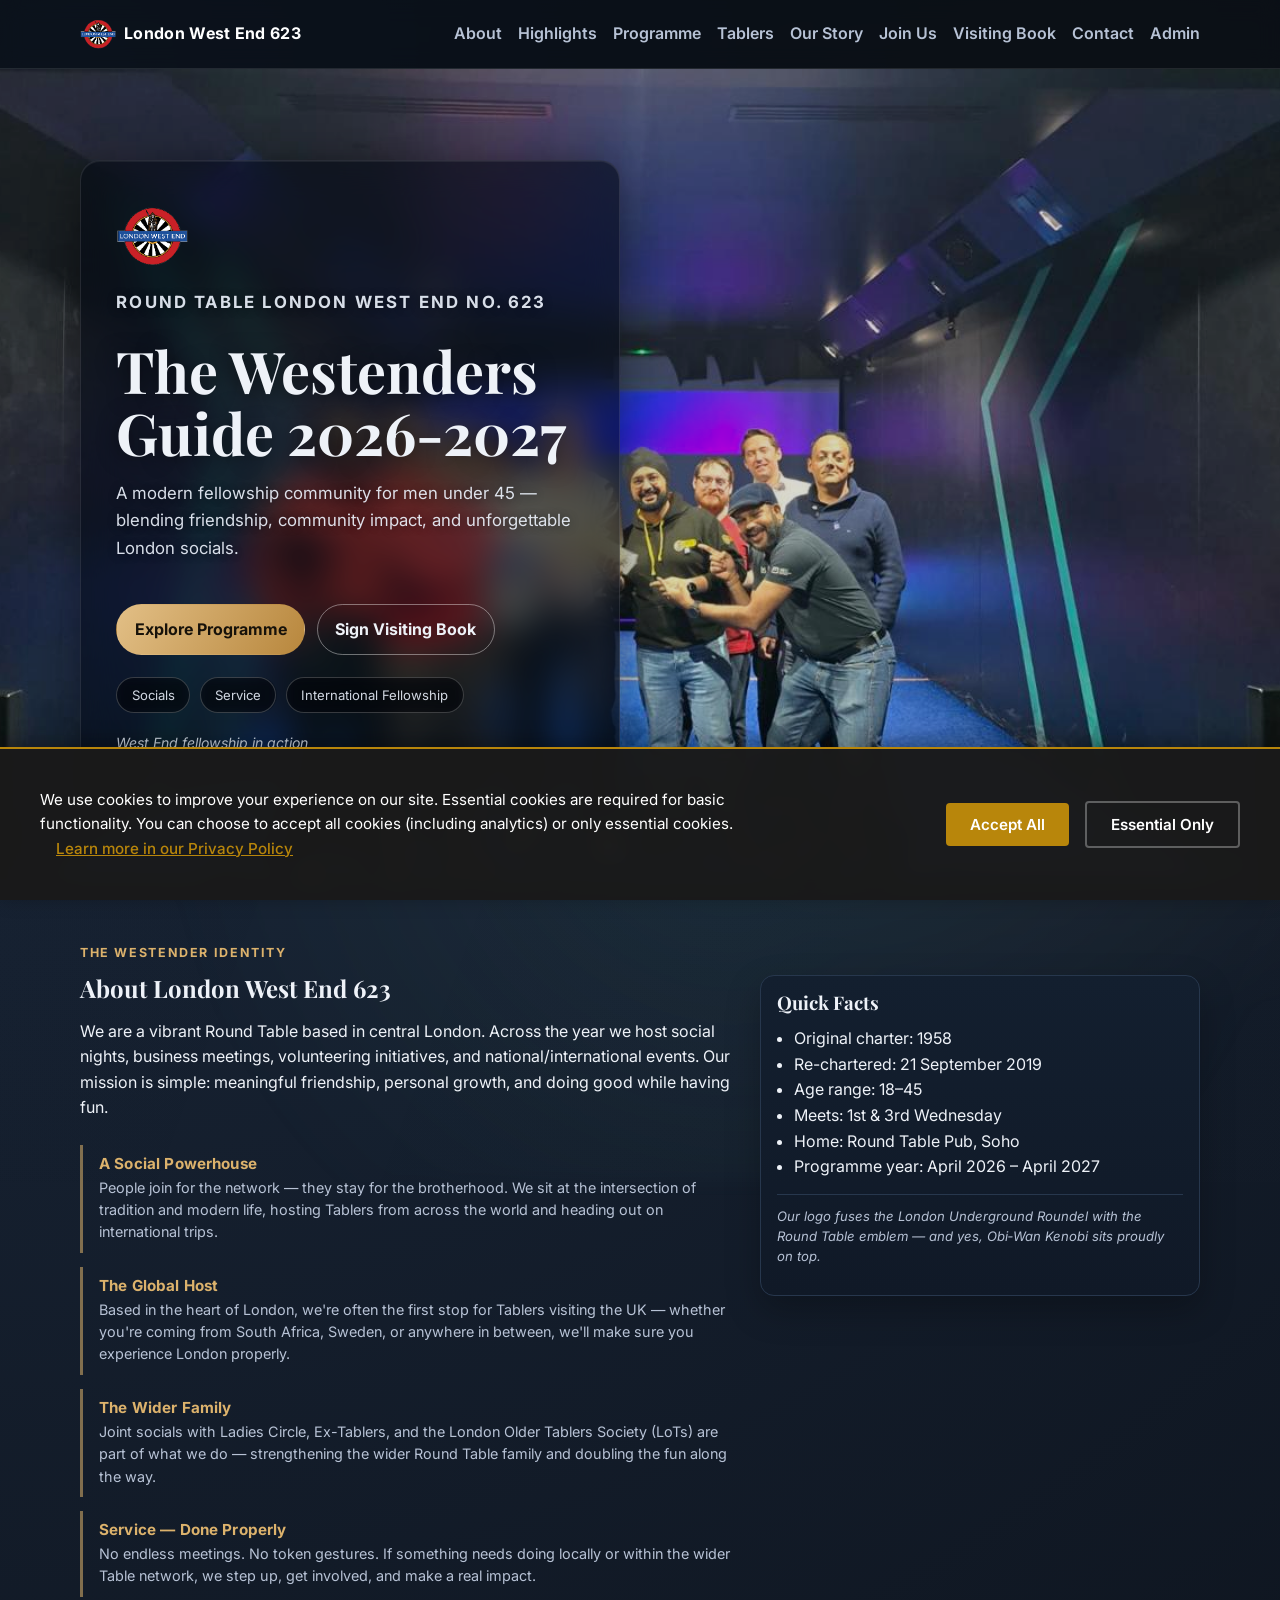
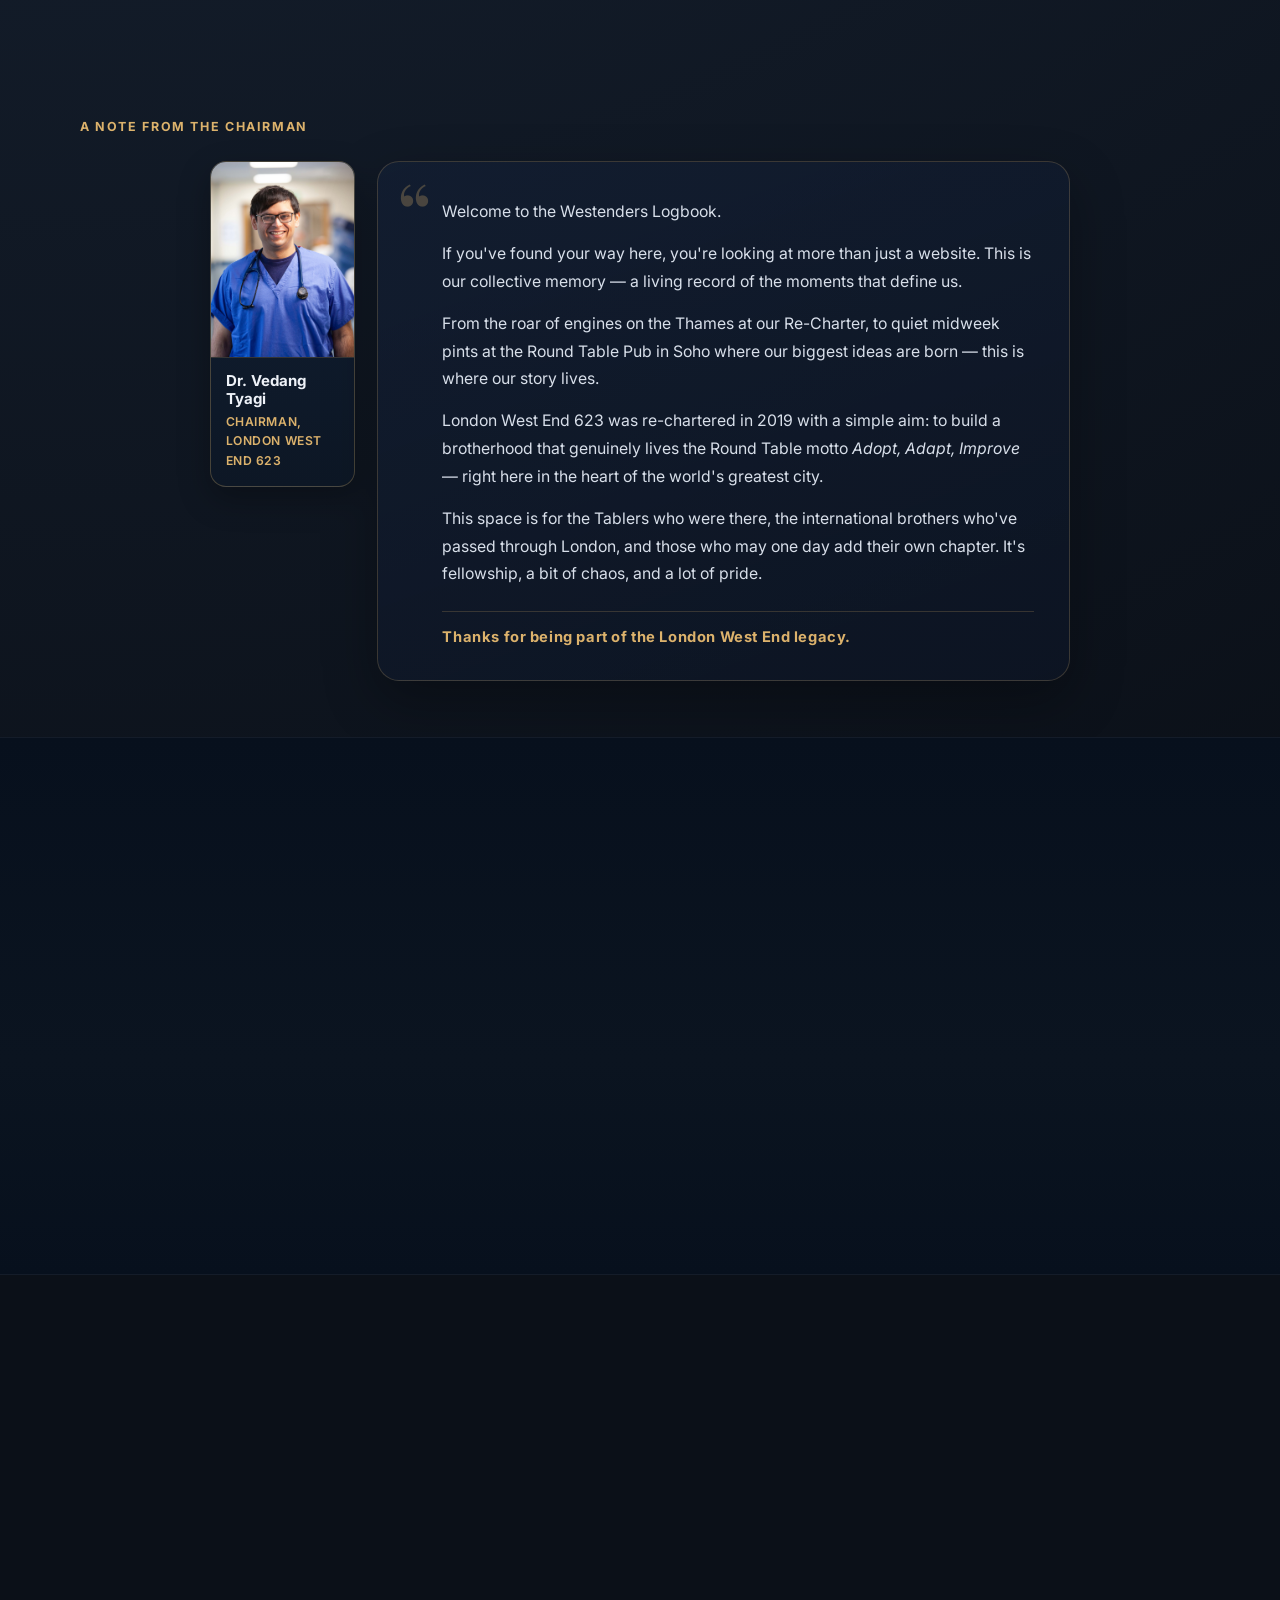
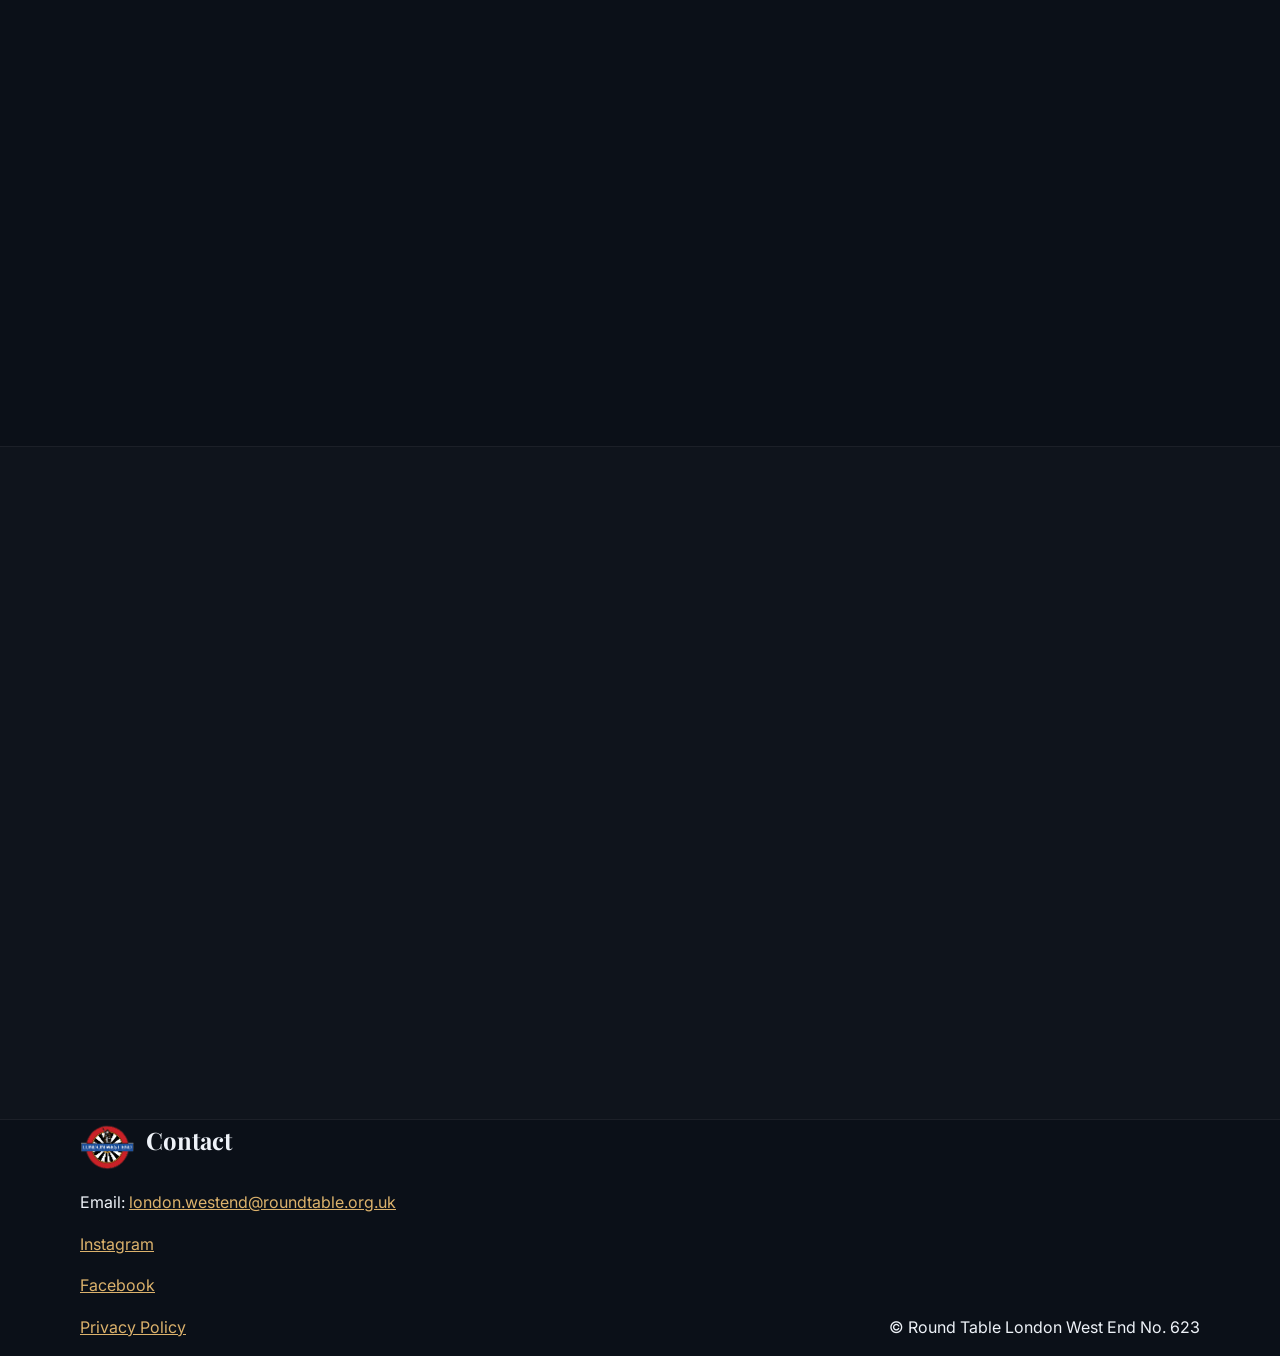
==== commit 9b695964: "feat(guestbook): wire to Supabase with validation and rate limiting Implements complete guestbook in" ====
--- a/index.html
+++ b/index.html
@@ -262,10 +262,14 @@
             <p class="muted">National and international Tablers can leave a digital note after meeting the Westenders.</p>
             <p><a id="admin-approve-link" class="btn btn-secondary" href="#" hidden>Open Admin Approval Dashboard</a></p>
             <form id="guestbook-form" class="guestbook-form">
-              <label>Name<input name="name" required maxlength="60" /></label>
-              <label>Table / Club<input name="club" required maxlength="80" /></label>
-              <label>Message<textarea name="message" required maxlength="400"></textarea></label>
+              <label>Name<input name="name" required minlength="2" maxlength="60" placeholder="Your Name" /></label>
+              <label>Table / Club<input name="club" required minlength="2" maxlength="80" placeholder="Your Table/Club" /></label>
+              <label>Message
+                <textarea name="message" id="guestbook-message" required minlength="10" maxlength="400" placeholder="Your message to the Westenders..."></textarea>
+                <div class="character-count"><span id="char-count">0</span> / 400</div>
+              </label>
               <button class="btn btn-primary" type="submit">Sign the Book</button>
+              <div id="guestbook-status" class="guestbook-status"></div>
             </form>
           </div>
           <div>
--- a/styles.css
+++ b/styles.css
@@ -599,12 +599,60 @@
 }
 
 .guestbook-form { padding: 1rem; display: grid; gap: .65rem; }
-label { display: grid; gap: .35rem; font-weight: 600; }
+label { display: grid; gap: .35rem; font-weight: 600; position: relative; }
 input, textarea {
   width: 100%; border-radius: 10px; border: 1px solid var(--line); padding: .65rem .7rem;
   background: #0d1522; color: var(--text); font: inherit;
 }
 textarea { min-height: 120px; resize: vertical; }
+.character-count {
+  font-size: 0.85rem;
+  color: var(--muted);
+  text-align: right;
+  margin-top: 0.25rem;
+}
+.character-count.warning {
+  color: #e2bf86;
+  font-weight: 600;
+}
+.guestbook-status {
+  padding: 0.75rem;
+  border-radius: 8px;
+  font-size: 0.95rem;
+  display: none;
+  margin-top: 0.5rem;
+}
+.guestbook-status--success {
+  display: block;
+  background: rgba(46, 160, 67, 0.15);
+  color: #4caf50;
+  border: 1px solid rgba(76, 175, 80, 0.3);
+}
+.guestbook-status--error {
+  display: block;
+  background: rgba(244, 67, 54, 0.15);
+  color: #f44336;
+  border: 1px solid rgba(244, 67, 54, 0.3);
+}
+.guestbook-status--info {
+  display: block;
+  background: rgba(33, 150, 243, 0.15);
+  color: #2196f3;
+  border: 1px solid rgba(33, 150, 243, 0.3);
+}
+/* Keep legacy class names for backwards compatibility */
+.guestbook-status.success {
+  display: block;
+  background: rgba(46, 160, 67, 0.15);
+  color: #4caf50;
+  border: 1px solid rgba(76, 175, 80, 0.3);
+}
+.guestbook-status.error {
+  display: block;
+  background: rgba(244, 67, 54, 0.15);
+  color: #f44336;
+  border: 1px solid rgba(244, 67, 54, 0.3);
+}
 .entry-list { list-style: none; padding: 0; margin: 0; display: grid; gap: .7rem; }
 .entry-list li { padding: .8rem; }
 .entry-list p { margin: .25rem 0 0; color: var(--muted); }
